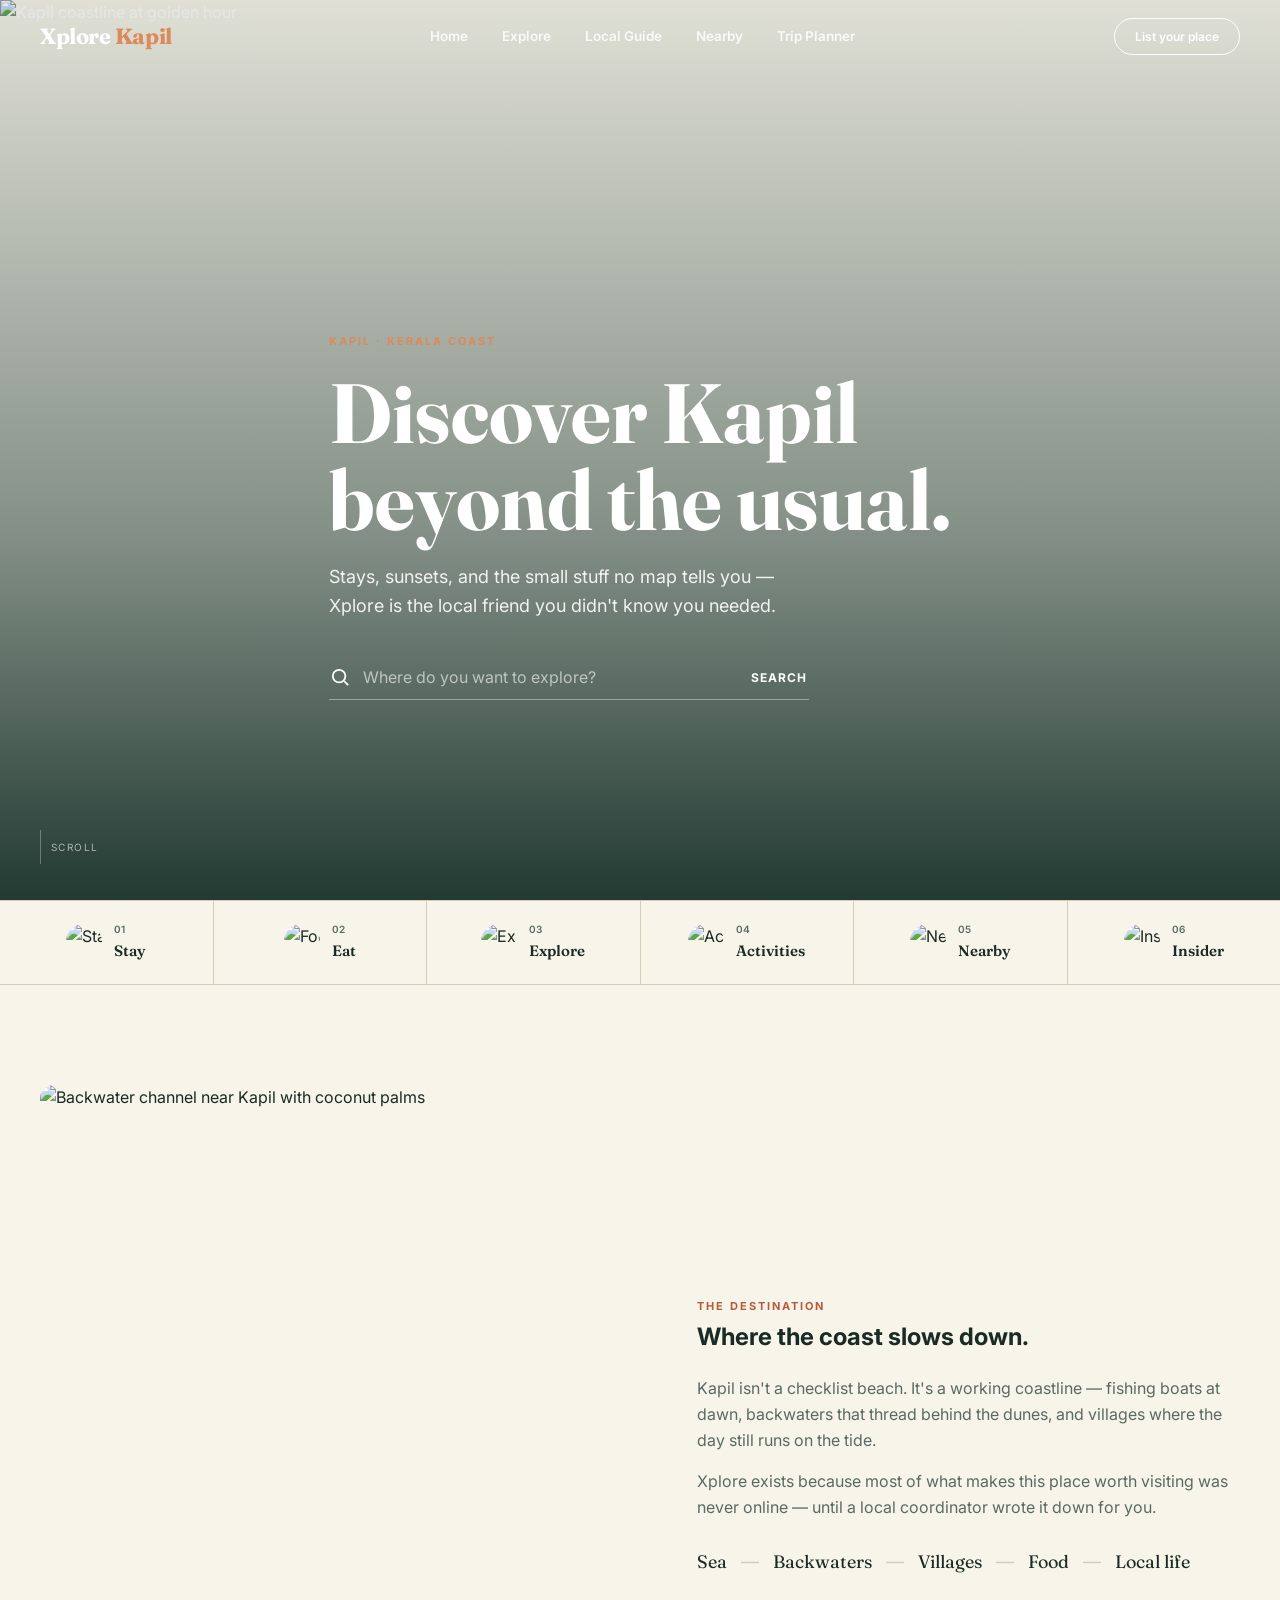
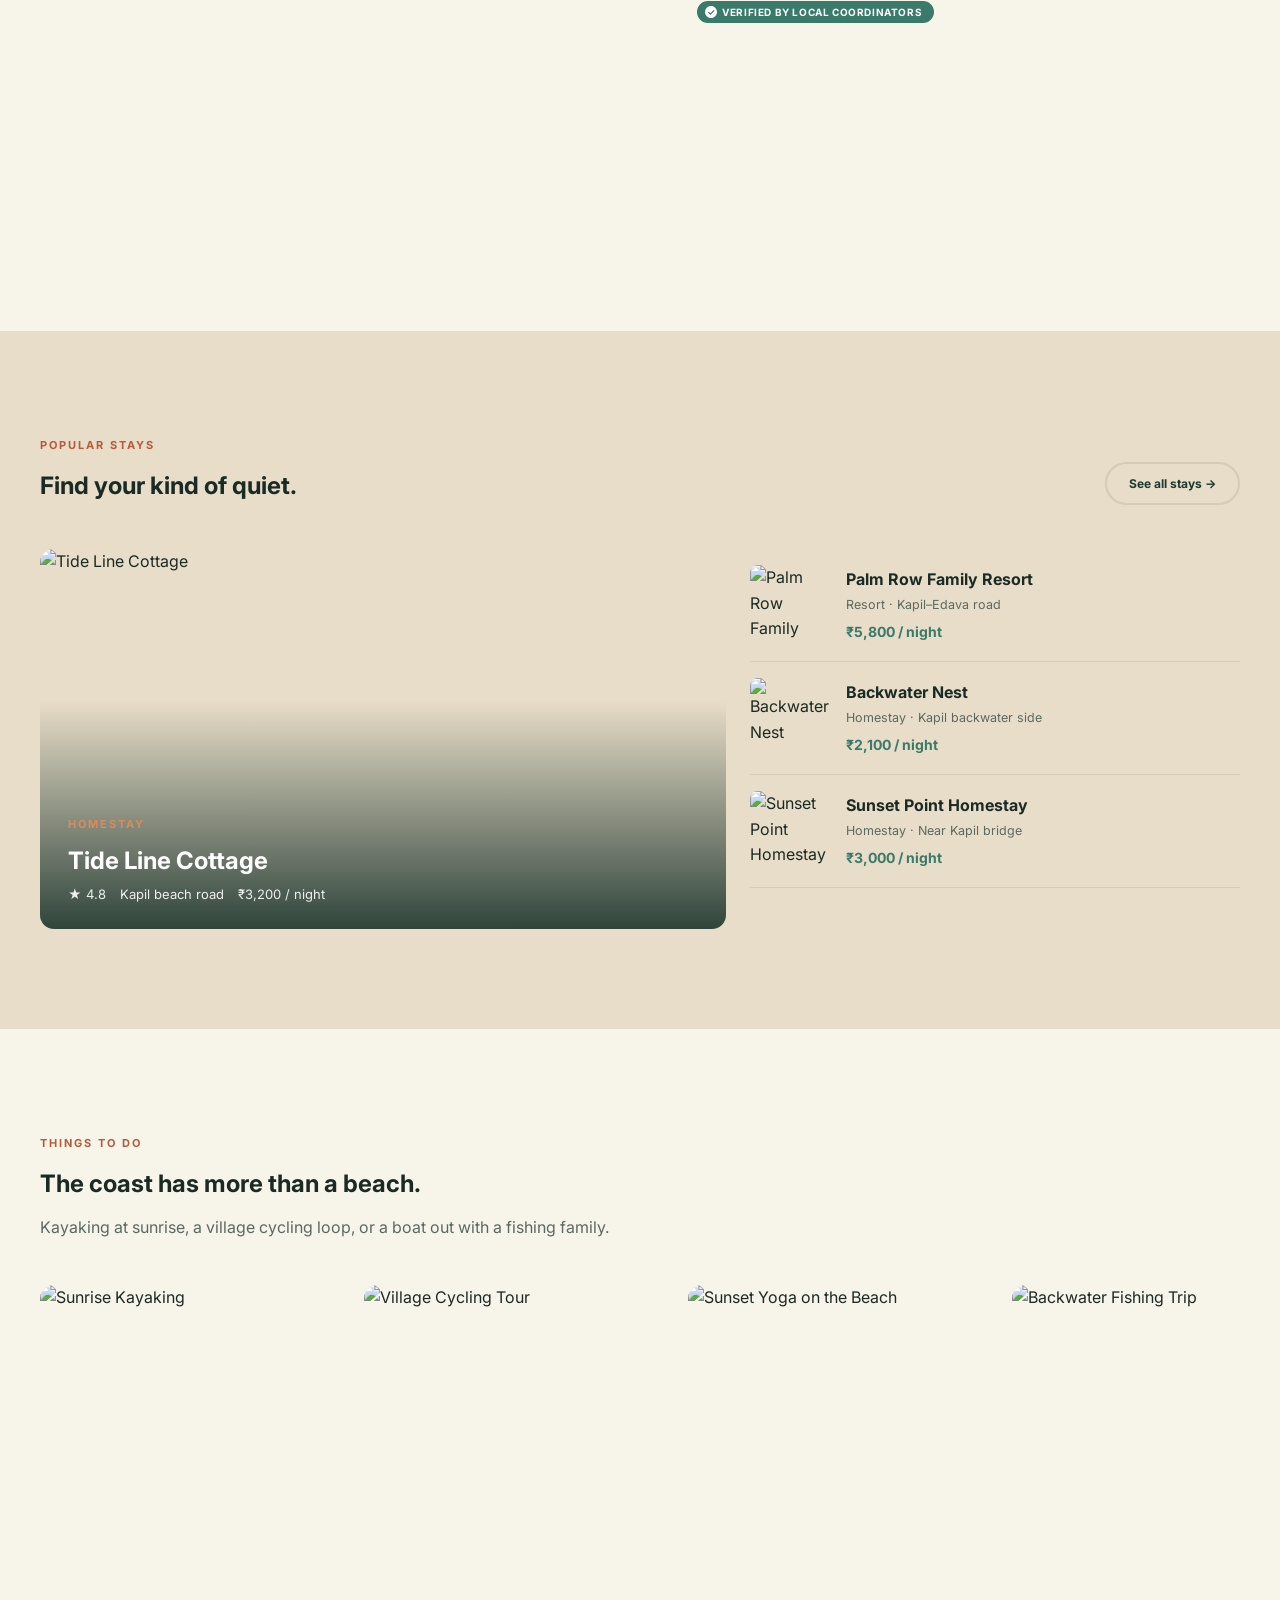
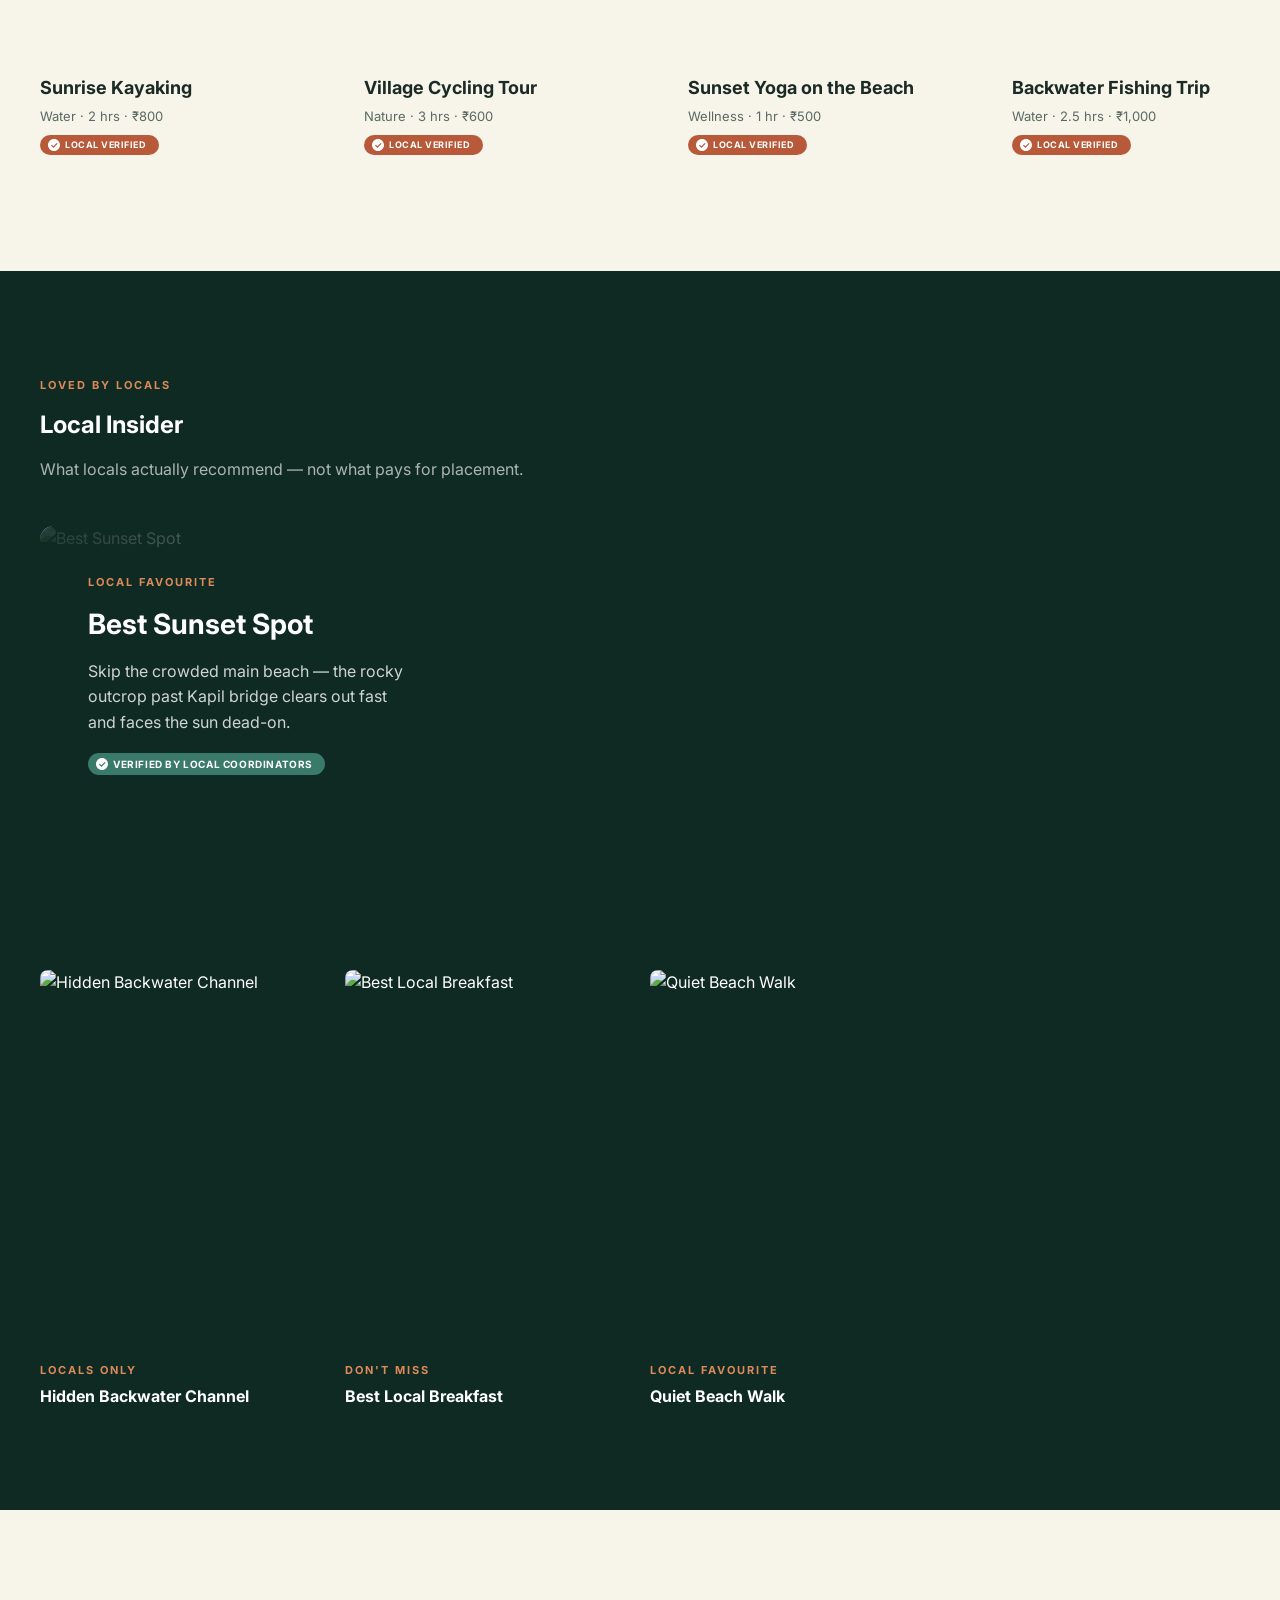
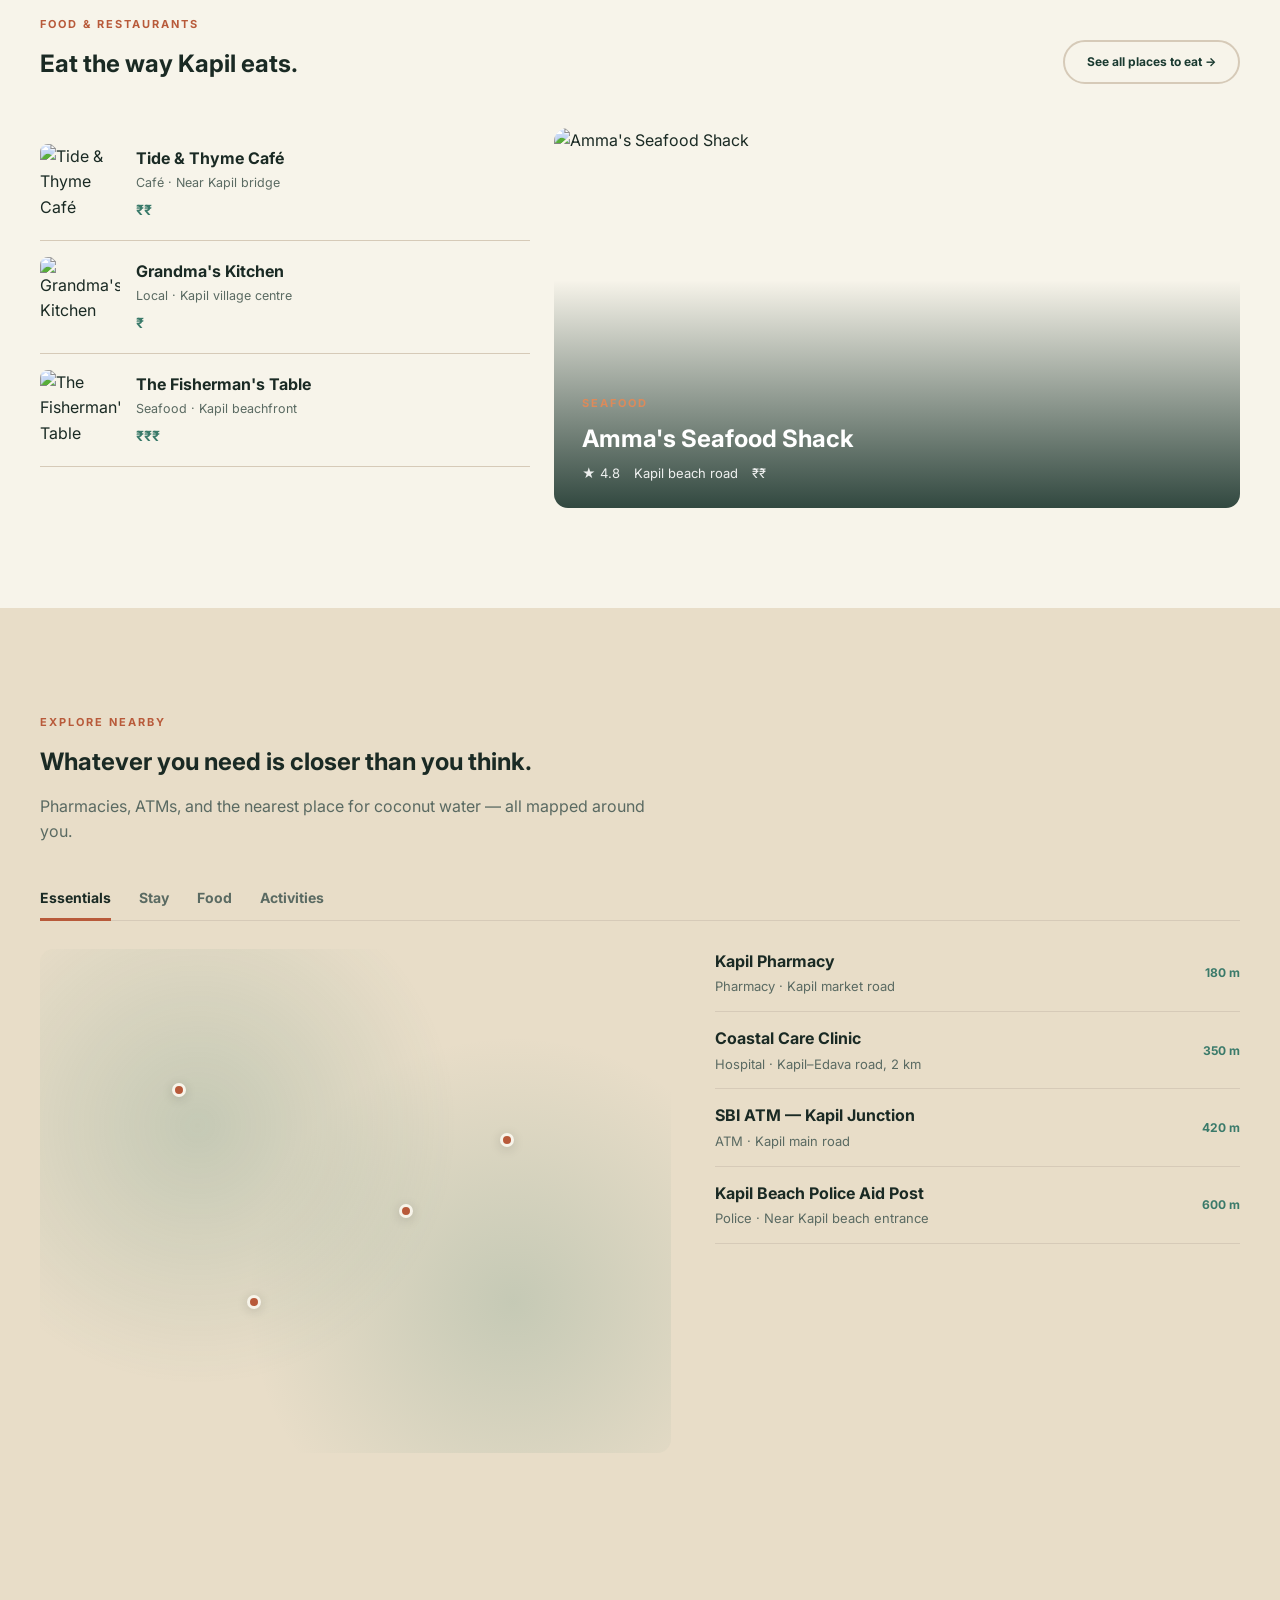
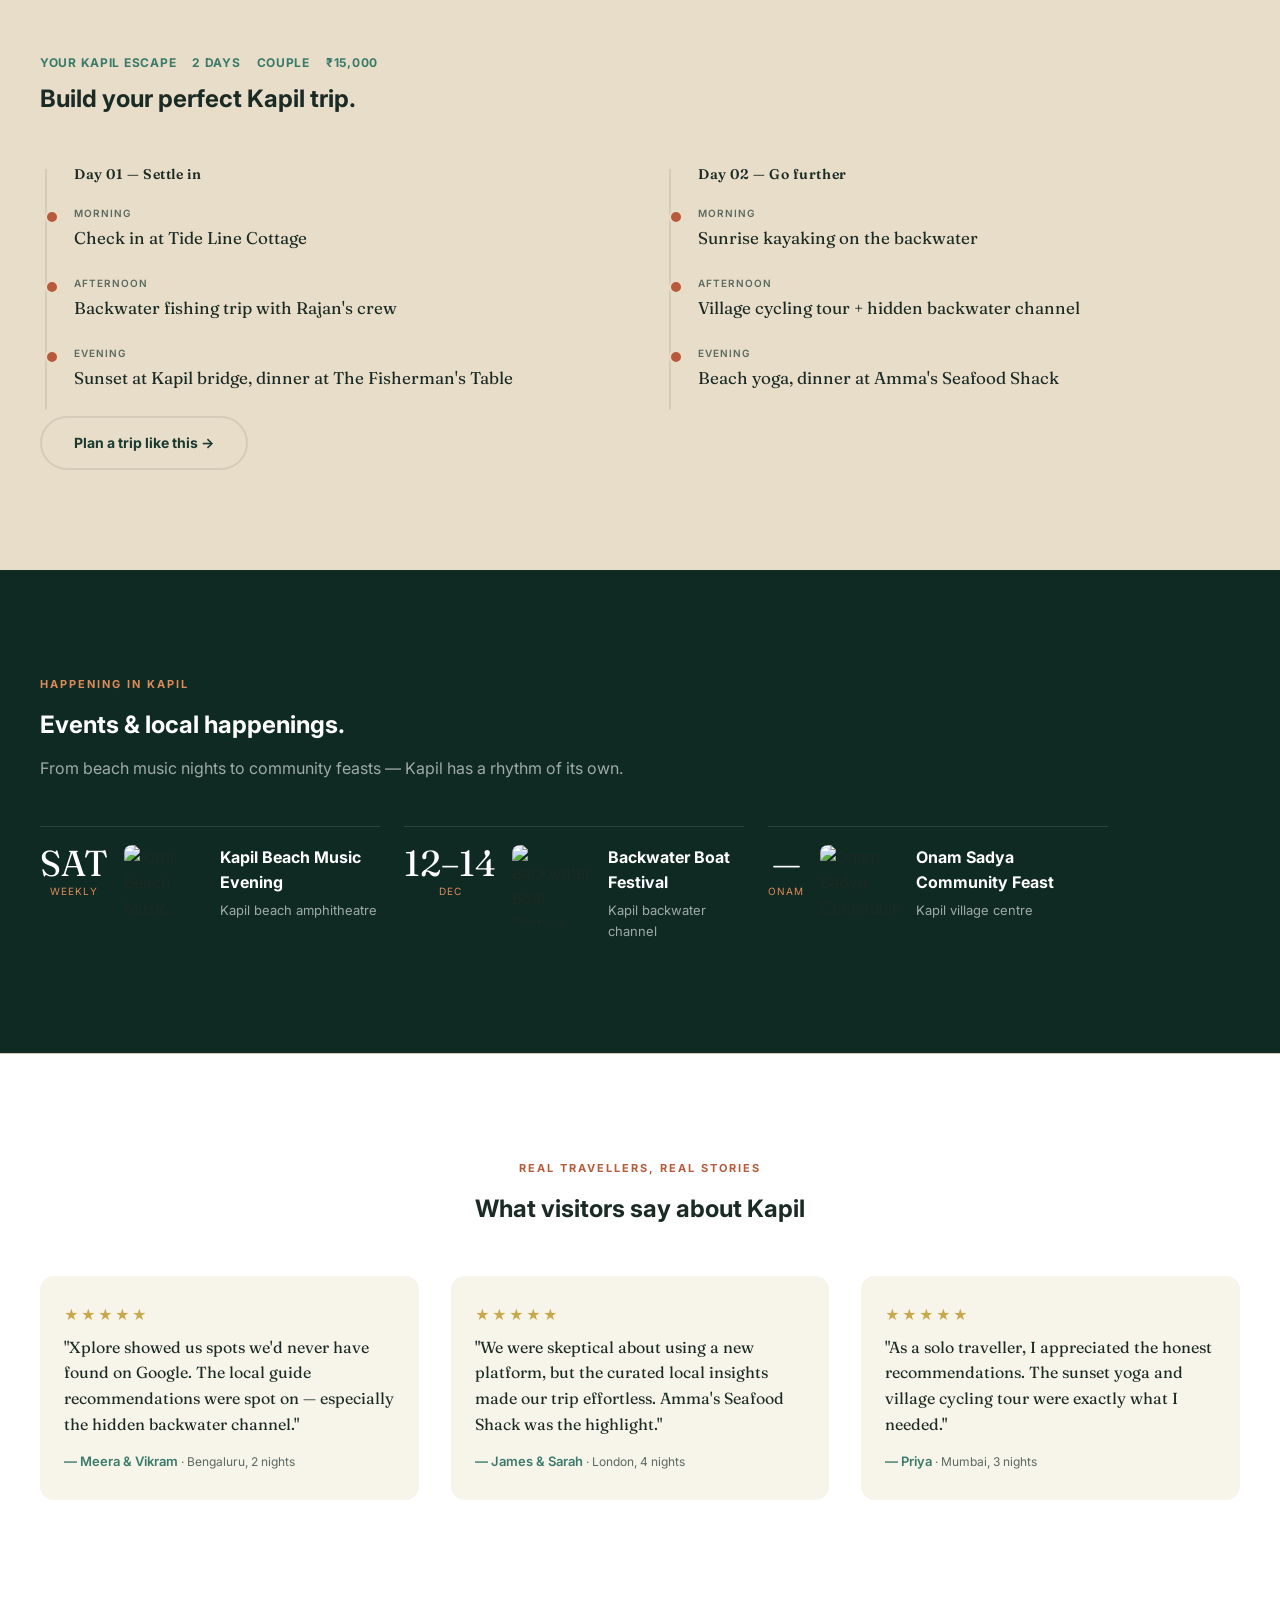
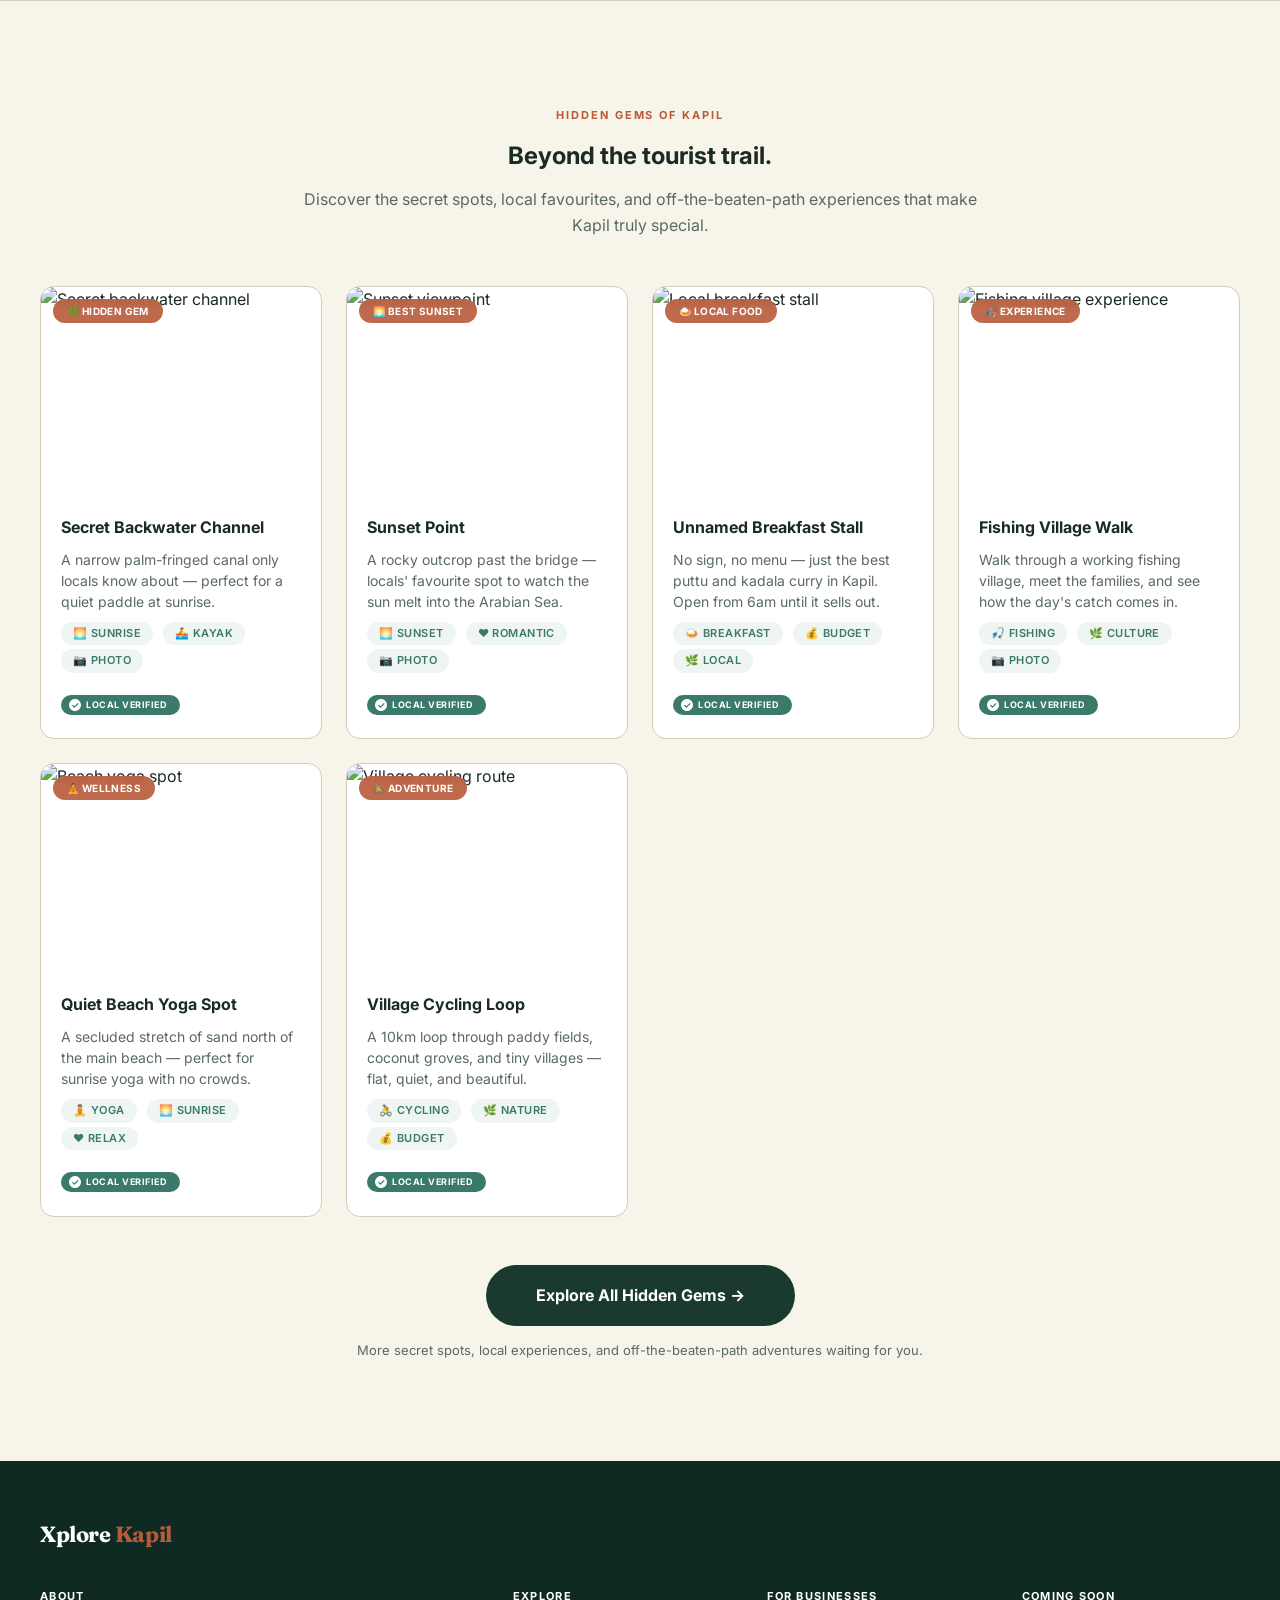
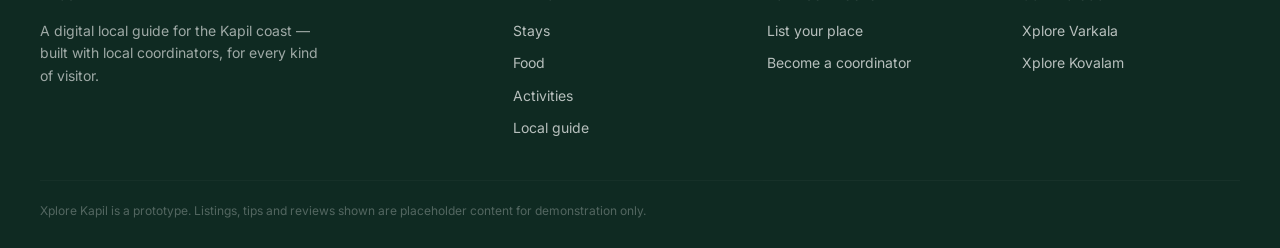
==== backup.html @ 29c3273d "Initial project upload" ====
<!DOCTYPE html>
<html lang="en">
<head>
<meta charset="UTF-8" />
<meta name="viewport" content="width=device-width, initial-scale=1.0" />
<title>Xplore Kapil — Digital Local Guide</title>
<link rel="preconnect" href="https://fonts.googleapis.com" />
<link rel="preconnect" href="https://fonts.gstatic.com" crossorigin />
<link href="https://fonts.googleapis.com/css2?family=Fraunces:opsz,wght@9..144,400;9..144,600;9..144,700&family=Inter:opsz,wght@14..32,400;14..32,500;14..32,600;14..32,700;14..32,800&display=swap" rel="stylesheet" />
<style>
/* ============================================================
   XPLORE KAPIL — Enhanced Investor Demo
   All-in-one: design system + components + pages
   ============================================================ */

:root {
  --ink: #1a2a24;
  --deep: #1a3a30;
  --deep-2: #0f2a22;
  --ivory: #f7f4ea;
  --sand: #e8ddc8;
  --line: #d6cab8;
  --terracotta: #b85a3a;
  --sunset: #dd8a5a;
  --sea: #3a7a6a;
  --white: #ffffff;
  --muted: #5a6a62;
  --gold: #c9a84c;
  --shadow: 0 8px 40px rgba(18, 38, 30, 0.12);
  --shadow-lg: 0 24px 64px rgba(18, 38, 30, 0.18);
  --radius: 8px;
  --radius-lg: 14px;
  --radius-xl: 20px;
  --container: 1280px;
  --font-serif: 'Fraunces', serif;
  --font-sans: 'Inter', sans-serif;
  --ease: cubic-bezier(0.22, 0.61, 0.36, 1);
}

* { box-sizing: border-box; margin: 0; padding: 0; }
html { scroll-behavior: smooth; }
body {
  font-family: var(--font-sans);
  color: var(--ink);
  background: var(--ivory);
  -webkit-font-smoothing: antialiased;
  line-height: 1.6;
}
img { max-width: 100%; display: block; }
a { color: inherit; text-decoration: none; }
ul { list-style: none; padding: 0; margin: 0; }
button { font-family: inherit; cursor: pointer; border: none; background: none; }
:focus-visible { outline: 2.5px solid var(--terracotta); outline-offset: 3px; }

.container { max-width: var(--container); margin: 0 auto; padding: 0 40px; }
@media (max-width: 768px) { .container { padding: 0 20px; } }

/* ===== UTILITIES ===== */
.eyebrow {
  font-size: 11px;
  font-weight: 700;
  letter-spacing: 0.18em;
  text-transform: uppercase;
  color: var(--terracotta);
}
.eyebrow.on-dark { color: var(--sunset); }
.eyebrow.on-light { color: var(--terracotta); }

.tag {
  display: inline-block;
  font-size: 11px;
  font-weight: 600;
  letter-spacing: 0.04em;
  text-transform: uppercase;
  color: var(--sea);
  background: rgba(58, 122, 106, 0.08);
  padding: 3px 12px;
  border-radius: 20px;
}
.tag:not(:last-child) { margin-right: 6px; }

.badge-verified {
  display: inline-flex;
  align-items: center;
  gap: 5px;
  font-size: 10px;
  font-weight: 700;
  text-transform: uppercase;
  letter-spacing: 0.06em;
  color: var(--white);
  background: var(--sea);
  padding: 3px 12px 3px 8px;
  border-radius: 20px;
}
.badge-verified svg { width: 12px; height: 12px; fill: currentColor; }

/* ===== BUTTONS ===== */
.btn {
  display: inline-flex;
  align-items: center;
  justify-content: center;
  gap: 10px;
  padding: 14px 32px;
  border-radius: 40px;
  font-family: var(--font-sans);
  font-weight: 700;
  font-size: 14px;
  border: 2px solid transparent;
  transition: all 0.3s var(--ease);
}
.btn-primary {
  background: var(--deep);
  color: var(--white);
}
.btn-primary:hover {
  background: var(--deep-2);
  transform: translateY(-2px);
  box-shadow: 0 12px 32px rgba(26, 58, 48, 0.25);
}
.btn-outline {
  background: transparent;
  color: var(--deep);
  border-color: var(--line);
}
.btn-outline:hover {
  border-color: var(--deep);
  background: var(--deep);
  color: var(--white);
}
.btn-ghost {
  background: rgba(255, 255, 255, 0.1);
  backdrop-filter: blur(8px);
  color: var(--white);
  border-color: rgba(255, 255, 255, 0.3);
}
.btn-ghost:hover {
  background: rgba(255, 255, 255, 0.2);
  transform: translateY(-2px);
}
.btn-sm { padding: 10px 22px; font-size: 12px; }

/* ===== SCROLL REVEAL ===== */
.reveal {
  opacity: 0;
  transform: translateY(40px);
  transition: opacity 0.9s var(--ease), transform 0.9s var(--ease);
}
.reveal.is-visible {
  opacity: 1;
  transform: translateY(0);
}

/* ===== NAVIGATION ===== */
.nav {
  position: fixed;
  top: 0;
  left: 0;
  right: 0;
  z-index: 1000;
  padding: 18px 0;
  transition: all 0.4s ease;
}
.nav--overlay {
  background: transparent;
  color: var(--white);
}
.nav--solid {
  background: rgba(247, 244, 234, 0.94);
  backdrop-filter: blur(12px);
  color: var(--ink);
  border-bottom: 1px solid var(--line);
  padding: 12px 0;
}
.nav-inner {
  max-width: var(--container);
  margin: 0 auto;
  padding: 0 40px;
  display: flex;
  align-items: center;
  justify-content: space-between;
}
@media (max-width: 768px) { .nav-inner { padding: 0 20px; } }

.logo {
  font-family: var(--font-serif);
  font-size: 22px;
  font-weight: 700;
  letter-spacing: -0.02em;
}
.logo em { font-style: normal; color: var(--terracotta); }
.nav--overlay .logo em { color: var(--sunset); }

.nav-links { display: flex; gap: 34px; font-size: 13.5px; font-weight: 600; }
.nav-links a {
  opacity: 0.85;
  transition: opacity 0.25s ease;
  position: relative;
}
.nav-links a::after {
  content: '';
  position: absolute;
  left: 0;
  right: 100%;
  bottom: -4px;
  height: 2px;
  background: currentColor;
  transition: right 0.3s var(--ease);
}
.nav-links a:hover { opacity: 1; }
.nav-links a:hover::after { right: 0; }

.nav-actions { display: flex; align-items: center; gap: 16px; }
.nav-menu-btn {
  display: none;
  width: 40px;
  height: 40px;
  border-radius: 50%;
  border: 1.5px solid currentColor;
  align-items: center;
  justify-content: center;
  color: inherit;
  background: transparent;
}
@media (max-width: 900px) {
  .nav-links { display: none; }
  .nav-menu-btn { display: flex; }
}

/* Mobile Menu */
.mobile-menu {
  position: fixed;
  inset: 0;
  z-index: 2000;
  background: var(--deep-2);
  padding: 32px 28px;
  transform: translateY(-100%);
  transition: transform 0.5s var(--ease);
  display: flex;
  flex-direction: column;
}
.mobile-menu.open { transform: translateY(0); }
.mobile-menu-head {
  display: flex;
  justify-content: space-between;
  align-items: center;
}
.mobile-menu .logo { color: var(--white); }
.mobile-menu-close {
  width: 44px;
  height: 44px;
  border-radius: 50%;
  border: 1.5px solid rgba(255, 255, 255, 0.3);
  color: var(--white);
  font-size: 28px;
  display: flex;
  align-items: center;
  justify-content: center;
}
.mobile-menu-links {
  margin-top: 56px;
  display: flex;
  flex-direction: column;
  gap: 20px;
}
.mobile-menu-links a {
  color: var(--white);
  font-family: var(--font-serif);
  font-size: 28px;
  font-weight: 600;
}
.mobile-menu-links a:hover { color: var(--sunset); }

/* ===== HERO ===== */
.hero {
  position: relative;
  min-height: 100vh;
  display: flex;
  align-items: flex-end;
  overflow: hidden;
  color: var(--white);
}
.hero-media {
  position: absolute;
  inset: 0;
  z-index: 0;
}
.hero-media img {
  width: 100%;
  height: 100%;
  object-fit: cover;
}
.hero::after {
  content: '';
  position: absolute;
  inset: 0;
  z-index: 1;
  background: linear-gradient(180deg, rgba(15, 42, 34, 0.1) 0%, rgba(15, 42, 34, 0.5) 60%, rgba(15, 42, 34, 0.92) 100%);
}
.hero-content {
  position: relative;
  z-index: 2;
  padding: 0 0 100px;
  max-width: 720px;
}
.hero-content .eyebrow { color: var(--sunset); }
.hero-content h1 {
  font-family: var(--font-serif);
  font-size: clamp(44px, 8vw, 84px);
  color: var(--white);
  margin: 16px 0 20px;
  line-height: 1.04;
}
.hero-content .lead {
  font-size: 18px;
  opacity: 0.9;
  max-width: 480px;
  margin-bottom: 36px;
}
.hero-search { max-width: 480px; }
.hero-search-row {
  display: flex;
  align-items: center;
  gap: 14px;
  border-bottom: 1.5px solid rgba(255, 255, 255, 0.4);
  padding: 10px 2px 12px;
  transition: border-color 0.3s ease;
}
.hero-search-row:focus-within { border-color: var(--white); }
.hero-search-row input {
  flex: 1;
  background: transparent;
  border: none;
  outline: none;
  color: var(--white);
  font-size: 16px;
  font-family: var(--font-sans);
}
.hero-search-row input::placeholder { color: rgba(255, 255, 255, 0.6); }
.hero-search-row button {
  color: var(--white);
  font-weight: 700;
  font-size: 12px;
  letter-spacing: 0.08em;
  text-transform: uppercase;
  background: none;
  border: none;
}

.scroll-cue {
  position: absolute;
  z-index: 2;
  left: 40px;
  bottom: 36px;
  display: flex;
  align-items: center;
  gap: 10px;
  font-size: 10px;
  letter-spacing: 0.14em;
  text-transform: uppercase;
  color: rgba(255, 255, 255, 0.6);
}
.scroll-cue .line {
  width: 1px;
  height: 34px;
  background: rgba(255, 255, 255, 0.3);
  position: relative;
  overflow: hidden;
}
.scroll-cue .line::after {
  content: '';
  position: absolute;
  top: -100%;
  left: 0;
  width: 100%;
  height: 100%;
  background: var(--white);
  animation: scrollLine 2.4s ease-in-out infinite;
}
@keyframes scrollLine {
  0% { top: -100%; }
  60% { top: 100%; }
  100% { top: 100%; }
}
@media (max-width: 768px) { .scroll-cue { display: none; } }

/* ===== SECTIONS ===== */
section { padding: 100px 0; }
@media (max-width: 768px) { section { padding: 64px 0; } }

.section-head { max-width: 620px; margin-bottom: 44px; }
.section-head h2 { margin-top: 10px; }
.section-head p {
  margin-top: 12px;
  color: var(--muted);
  font-size: 16px;
}
.section-head-row {
  display: flex;
  justify-content: space-between;
  align-items: flex-end;
  gap: 24px;
  flex-wrap: wrap;
  margin-bottom: 44px;
}

/* ===== DISCOVER STRIP ===== */
/* ===== DISCOVER STRIP ===== */
.discover-strip {
  display: flex;
  gap: 0;
  overflow-x: auto;
  border-top: 1px solid var(--line);
  border-bottom: 1px solid var(--line);
  scrollbar-width: none;
  padding: 0;
  justify-content: space-between;
}
.discover-strip::-webkit-scrollbar { display: none; }

.discover-item {
  flex: 1 1 0;
  display: flex;
  align-items: center;
  justify-content: center;
  gap: 12px;
  padding: 20px 16px;
  border-right: 1px solid var(--line);
  transition: background 0.25s ease;
  min-width: 0;
  white-space: nowrap;
}

.discover-item:last-child {
  border-right: none;
}

.discover-item:hover { background: var(--sand); }

.discover-item img {
  width: 36px;
  height: 36px;
  border-radius: 50%;
  object-fit: cover;
  flex-shrink: 0;
}

.discover-item .d-num {
  font-size: 10px;
  color: var(--muted);
  display: block;
  margin-bottom: 1px;
  font-weight: 600;
}

.discover-item .d-label {
  font-family: var(--font-serif);
  font-size: 15px;
  font-weight: 600;
}

/* ===== MOBILE RESPONSIVE ===== */
@media (max-width: 768px) {
  .discover-strip {
    padding: 0 16px;
    gap: 8px;
    justify-content: flex-start;
    overflow-x: auto;
  }
  
  .discover-item {
    flex: 0 0 auto;
    padding: 14px 20px;
    border-right: 1px solid var(--line);
  }
  
  .discover-item:last-child {
    border-right: none;
  }
  
  .discover-item img {
    width: 32px;
    height: 32px;
  }
  
  .discover-item .d-label {
    font-size: 14px;
  }
}



/* ===== STORY ===== */
.story {
  display: grid;
  grid-template-columns: 1.1fr 1fr;
  gap: 60px;
  align-items: center;
}
@media (max-width: 900px) { .story { grid-template-columns: 1fr; gap: 36px; } }
.story-media {
  aspect-ratio: 4/5;
  border-radius: var(--radius-lg);
  overflow: hidden;
}
.story-media img { width: 100%; height: 100%; object-fit: cover; }
.story-copy p {
  color: var(--muted);
  font-size: 16px;
  margin-top: 16px;
}
.story-copy p:first-of-type { margin-top: 20px; }
.story-list {
  margin-top: 28px;
  display: flex;
  flex-wrap: wrap;
  gap: 8px 0;
  font-family: var(--font-serif);
  font-size: 18px;
}
.story-list li:not(:last-child)::after {
  content: '—';
  margin: 0 14px;
  color: var(--line);
  font-family: var(--font-sans);
}

/* ===== FEATURE SPLIT ===== */
.feature-split {
  display: grid;
  grid-template-columns: 1.4fr 1fr;
  gap: 24px;
  align-items: stretch;
}
.feature-split.reverse { grid-template-columns: 1fr 1.4fr; }
.feature-split.reverse .feature-hero { order: 2; }
@media (max-width: 900px) {
  .feature-split, .feature-split.reverse { grid-template-columns: 1fr; }
  .feature-split.reverse .feature-hero { order: 0; }
}

.feature-hero {
  position: relative;
  border-radius: var(--radius-lg);
  overflow: hidden;
  min-height: 380px;
}
.feature-hero img {
  position: absolute;
  inset: 0;
  width: 100%;
  height: 100%;
  object-fit: cover;
  transition: transform 0.8s var(--ease);
}
.feature-hero:hover img { transform: scale(1.04); }
.feature-hero::after {
  content: '';
  position: absolute;
  inset: 0;
  background: linear-gradient(180deg, transparent 40%, rgba(15, 42, 34, 0.85));
}
.feature-copy {
  position: absolute;
  left: 28px;
  right: 28px;
  bottom: 24px;
  z-index: 2;
  color: var(--white);
}
.feature-copy .eyebrow { color: var(--sunset); }
.feature-copy h3 {
  color: var(--white);
  font-size: 24px;
  margin: 6px 0 4px;
}
.feature-copy .meta-row {
  display: flex;
  gap: 14px;
  font-size: 13px;
  opacity: 0.9;
  flex-wrap: wrap;
}

.feature-list { display: flex; flex-direction: column; }
.feature-row {
  display: flex;
  gap: 16px;
  padding: 16px 0;
  border-bottom: 1px solid var(--line);
  align-items: center;
}
.feature-list > a:first-child .feature-row { padding-top: 0; }
.feature-row img {
  width: 80px;
  height: 80px;
  object-fit: cover;
  border-radius: var(--radius);
  flex: none;
}
.feature-row-copy h3 { font-size: 16px; }
.feature-row-copy .meta {
  font-size: 12.5px;
  color: var(--muted);
  margin-top: 2px;
}
.feature-row-copy .price {
  font-size: 14px;
  font-weight: 700;
  margin-top: 6px;
  color: var(--sea);
}

/* ===== HSCROLL ===== */
.hscroll {
  display: flex;
  gap: 24px;
  overflow-x: auto;
  padding-bottom: 12px;
  scroll-snap-type: x proximity;
  scrollbar-width: none;
}
.hscroll::-webkit-scrollbar { display: none; }

.activity-item {
  flex: 0 0 300px;
  scroll-snap-align: start;
}
.activity-item .media {
  aspect-ratio: 4/5;
  border-radius: var(--radius-lg);
  overflow: hidden;
}
.activity-item img {
  width: 100%;
  height: 100%;
  object-fit: cover;
  transition: transform 0.6s var(--ease);
}
.activity-item:hover img { transform: scale(1.04); }
.activity-item h3 { margin-top: 14px; font-size: 18px; }
.activity-item .meta {
  font-size: 13px;
  color: var(--muted);
  margin-top: 4px;
}

/* ===== LOCAL INSIDER ===== */
.insider { background: var(--deep-2); color: var(--white); }
.insider .section-head p { color: rgba(255, 255, 255, 0.65); }
.insider .eyebrow { color: var(--sunset); }

.insider-feature {
  position: relative;
  border-radius: var(--radius-lg);
  overflow: hidden;
  min-height: 420px;
  margin-bottom: 24px;
}
.insider-feature img {
  position: absolute;
  inset: 0;
  width: 100%;
  height: 100%;
  object-fit: cover;
}
.insider-feature::after {
  content: '';
  position: absolute;
  inset: 0;
  background: linear-gradient(90deg, rgba(15, 42, 34, 0.9) 0%, rgba(15, 42, 34, 0.3) 60%, transparent 100%);
}
.insider-feature-copy {
  position: relative;
  z-index: 2;
  max-width: 420px;
  padding: 48px;
  height: 100%;
  display: flex;
  flex-direction: column;
  justify-content: center;
}
.insider-feature-copy h3 {
  font-size: 28px;
  color: var(--white);
  margin: 10px 0 12px;
}
.insider-feature-copy p { color: rgba(255, 255, 255, 0.8); }
@media (max-width: 640px) { .insider-feature-copy { padding: 28px; } }

.insider-row {
  display: grid;
  grid-template-columns: repeat(4, 1fr);
  gap: 20px;
}
@media (max-width: 900px) { .insider-row { grid-template-columns: repeat(2, 1fr); } }
.insider-tile .media {
  aspect-ratio: 3/4;
  border-radius: var(--radius);
  overflow: hidden;
}
.insider-tile img {
  width: 100%;
  height: 100%;
  object-fit: cover;
  transition: transform 0.6s var(--ease);
}
.insider-tile:hover img { transform: scale(1.05); }
.insider-tile .eyebrow { margin-top: 12px; display: block; }
.insider-tile h3 {
  font-size: 16px;
  color: var(--white);
  margin-top: 4px;
}

/* ===== NEARBY ===== */
.nearby-tabs {
  display: flex;
  gap: 28px;
  border-bottom: 1px solid var(--line);
  margin-bottom: 28px;
  flex-wrap: wrap;
}
.nearby-tab {
  padding: 0 0 14px;
  font-weight: 700;
  font-size: 14px;
  color: var(--muted);
  position: relative;
  background: none;
  border: none;
}
.nearby-tab::after {
  content: '';
  position: absolute;
  left: 0;
  right: 0;
  bottom: -1px;
  height: 2.5px;
  background: var(--terracotta);
  transform: scaleX(0);
  transition: transform 0.3s var(--ease);
}
.nearby-tab.active { color: var(--ink); }
.nearby-tab.active::after { transform: scaleX(1); }

.nearby {
  display: grid;
  grid-template-columns: 1.2fr 1fr;
  gap: 44px;
  align-items: start;
}
@media (max-width: 900px) { .nearby { grid-template-columns: 1fr; } }
.nearby-map {
  position: relative;
  aspect-ratio: 5/4;
  border-radius: var(--radius-lg);
  overflow: hidden;
  background: var(--sand);
  background-image:
    radial-gradient(circle at 25% 35%, rgba(58, 122, 106, 0.2), transparent 45%),
    radial-gradient(circle at 75% 70%, rgba(58, 122, 106, 0.2), transparent 45%);
}
.nearby-pin {
  position: absolute;
  width: 14px;
  height: 14px;
  border-radius: 50%;
  background: var(--terracotta);
  border: 3px solid var(--ivory);
  box-shadow: 0 2px 12px rgba(0,0,0,0.15);
  transform: translate(-50%, -50%);
  transition: transform 0.3s ease;
}
.nearby-pin:hover { transform: translate(-50%, -50%) scale(1.3); }

.nearby-list { display: flex; flex-direction: column; }
.nearby-row {
  display: flex;
  justify-content: space-between;
  align-items: center;
  padding: 14px 0;
  border-bottom: 1px solid var(--line);
}
.nearby-row:first-child { padding-top: 0; }
.nearby-row .muted { font-size: 13px; color: var(--muted); margin-top: 2px; }
.nearby-row .dist {
  font-size: 12px;
  color: var(--sea);
  font-weight: 700;
  white-space: nowrap;
}

/* ===== TRIP PLANNER ===== */
.planner { background: var(--sand); }
.planner-head {
  display: flex;
  flex-wrap: wrap;
  gap: 8px 16px;
  align-items: baseline;
  margin-bottom: 8px;
}
.planner-head .tag-plain {
  font-size: 12px;
  font-weight: 700;
  letter-spacing: 0.06em;
  text-transform: uppercase;
  color: var(--sea);
}
.planner-head h2 { width: 100%; }

.timeline {
  margin-top: 44px;
  display: grid;
  grid-template-columns: 1fr 1fr;
  gap: 48px;
}
@media (max-width: 768px) { .timeline { grid-template-columns: 1fr; gap: 36px; } }
.timeline-day {
  position: relative;
  padding-left: 34px;
}
.timeline-day::before {
  content: '';
  position: absolute;
  left: 5px;
  top: 6px;
  bottom: 6px;
  width: 1.5px;
  background: var(--line);
}
.timeline-day-label {
  font-family: var(--font-serif);
  font-size: 14px;
  font-weight: 600;
  letter-spacing: 0.04em;
  margin-bottom: 20px;
}
.timeline-stop {
  position: relative;
  padding-bottom: 24px;
}
.timeline-stop::before {
  content: '';
  position: absolute;
  left: -29px;
  top: 5px;
  width: 10px;
  height: 10px;
  border-radius: 50%;
  background: var(--terracotta);
  border: 2.5px solid var(--sand);
}
.timeline-stop .time {
  font-size: 10px;
  letter-spacing: 0.1em;
  text-transform: uppercase;
  color: var(--muted);
  font-weight: 600;
}
.timeline-stop .label {
  font-family: var(--font-serif);
  font-size: 17px;
  margin-top: 3px;
}

/* ===== EVENTS ===== */
.events-section { background: var(--deep-2); }
.events-section .section-head h2 { color: var(--white); }
.events-section .section-head p { color: rgba(255, 255, 255, 0.6); }

.event-item {
  flex: 0 0 340px;
  scroll-snap-align: start;
  display: flex;
  gap: 16px;
  border-top: 1px solid rgba(255, 255, 255, 0.12);
  padding-top: 18px;
}
.event-date { flex: none; text-align: center; }
.event-date .day {
  font-family: var(--font-serif);
  font-size: 36px;
  line-height: 1;
  color: var(--white);
}
.event-date .month {
  font-size: 10px;
  letter-spacing: 0.1em;
  text-transform: uppercase;
  color: var(--sunset);
  margin-top: 2px;
}
.event-item img {
  width: 80px;
  height: 80px;
  object-fit: cover;
  border-radius: var(--radius);
  flex: none;
}
.event-copy h3 {
  color: var(--white);
  font-size: 16px;
}
.event-copy p {
  color: rgba(255, 255, 255, 0.6);
  font-size: 13px;
  margin-top: 4px;
}

/* ===== TESTIMONIALS (Trust Signal) ===== */
.testimonials {
  background: var(--white);
  border-top: 1px solid var(--line);
  border-bottom: 1px solid var(--line);
}
.testimonial-grid {
  display: grid;
  grid-template-columns: repeat(3, 1fr);
  gap: 32px;
}
@media (max-width: 900px) { .testimonial-grid { grid-template-columns: 1fr 1fr; } }
@media (max-width: 640px) { .testimonial-grid { grid-template-columns: 1fr; } }
.testimonial-card {
  padding: 28px 24px;
  border-radius: var(--radius-lg);
  background: var(--ivory);
}
.testimonial-card .stars {
  color: var(--gold);
  font-size: 14px;
  letter-spacing: 2px;
  margin-bottom: 8px;
}
.testimonial-card blockquote {
  font-family: var(--font-serif);
  font-size: 16px;
  line-height: 1.6;
  color: var(--ink);
}
.testimonial-card .attribution {
  margin-top: 14px;
  font-size: 13px;
  font-weight: 600;
  color: var(--sea);
}
.testimonial-card .attribution span {
  font-weight: 400;
  color: var(--muted);
  font-size: 12px;
}

/* ===== EXPLORE / HIDDEN GEMS ===== */
#explore-section .card {
  transition: transform 0.3s var(--ease), box-shadow 0.3s var(--ease);
}

#explore-section .card:hover {
  transform: translateY(-6px);
  box-shadow: var(--shadow);
}

#explore-section .card-badge {
  background: rgba(184, 90, 58, 0.9);
  backdrop-filter: blur(4px);
  padding: 4px 14px;
  border-radius: 20px;
  font-size: 10px;
  font-weight: 700;
  letter-spacing: 0.04em;
  text-transform: uppercase;
  color: var(--white);
}

#explore-section .card-loc {
  font-size: 14px;
  color: var(--muted);
  line-height: 1.5;
}
/* ===== FOOTER ===== */
.footer {
  background: var(--deep-2);
  color: rgba(255, 255, 255, 0.7);
  padding: 56px 0 28px;
}
.footer .logo { color: var(--white); }
.footer-grid {
  display: grid;
  grid-template-columns: 2fr repeat(3, 1fr);
  gap: 36px;
  margin: 36px 0 40px;
}
@media (max-width: 768px) { .footer-grid { grid-template-columns: 1fr 1fr; } }
.footer-grid h4 {
  color: var(--white);
  font-size: 11px;
  letter-spacing: 0.12em;
  text-transform: uppercase;
  margin-bottom: 14px;
  font-weight: 700;
}
.footer-grid ul { display: flex; flex-direction: column; gap: 10px; font-size: 14px; }
.footer-grid ul a:hover { color: var(--white); }
.footer-note {
  font-size: 12px;
  opacity: 0.4;
  border-top: 1px solid rgba(255, 255, 255, 0.08);
  padding-top: 20px;
}

/* ============================================================
   EXPLORE PAGE
   ============================================================ */
.explore-head {
  background: var(--deep);
  color: var(--white);
  padding: 120px 0 48px;
}
.explore-head h1 { color: var(--white); font-size: clamp(28px, 3.6vw, 40px); }
.explore-searchbar {
  margin-top: 24px;
  display: flex;
  gap: 10px;
  max-width: 480px;
  border-bottom: 1.5px solid rgba(255, 255, 255, 0.4);
  padding-bottom: 10px;
}
.explore-searchbar input {
  flex: 1;
  border: none;
  outline: none;
  padding: 4px 2px;
  font-size: 16px;
  font-family: var(--font-sans);
  background: transparent;
  color: var(--white);
}
.explore-searchbar input::placeholder { color: rgba(255, 255, 255, 0.5); }
.explore-searchbar button {
  background: none;
  color: var(--white);
  border: none;
  font-weight: 700;
  letter-spacing: 0.06em;
  text-transform: uppercase;
  font-size: 12px;
}

.explore-body {
  display: grid;
  grid-template-columns: 240px 1fr;
  gap: 44px;
  padding: 44px 0 100px;
  align-items: start;
}
@media (max-width: 900px) { .explore-body { grid-template-columns: 1fr; } }

.filters-panel {
  border-top: 1px solid var(--line);
  padding-top: 20px;
  position: sticky;
  top: 100px;
}
.filters-panel h4 {
  font-size: 11px;
  text-transform: uppercase;
  letter-spacing: 0.1em;
  color: var(--muted);
  font-weight: 700;
  margin: 0 0 12px;
}
.filter-group { margin-bottom: 20px; }
.filter-option {
  display: flex;
  align-items: center;
  gap: 10px;
  padding: 6px 0;
  font-size: 14px;
  cursor: pointer;
}
.filter-option input { accent-color: var(--deep); width: 16px; height: 16px; }
.filters-clear {
  margin-top: 16px;
  font-size: 13px;
  font-weight: 700;
  color: var(--terracotta);
  background: none;
  border: none;
  padding: 0;
}

.results-toolbar {
  display: flex;
  justify-content: space-between;
  align-items: center;
  margin-bottom: 24px;
  flex-wrap: wrap;
  gap: 12px;
}
.results-count { font-size: 14px; color: var(--muted); }
.type-tabs {
  display: flex;
  gap: 24px;
  border-bottom: 1px solid var(--line);
}
.type-tab {
  padding: 0 0 10px;
  font-size: 14px;
  font-weight: 700;
  color: var(--muted);
  position: relative;
  background: none;
  border: none;
}
.type-tab::after {
  content: '';
  position: absolute;
  left: 0;
  right: 0;
  bottom: -1px;
  height: 2.5px;
  background: var(--terracotta);
  transform: scaleX(0);
  transition: transform 0.3s var(--ease);
}
.type-tab.active { color: var(--ink); }
.type-tab.active::after { transform: scaleX(1); }

/* ===== CARDS (for explore results) ===== */
.grid {
  display: grid;
  grid-template-columns: repeat(4, 1fr);
  gap: 24px;
}
@media (max-width: 1080px) { .grid { grid-template-columns: repeat(2, 1fr); } }
@media (max-width: 640px) { .grid { grid-template-columns: 1fr; } }

.card {
  background: var(--white);
  border: 1px solid var(--line);
  border-radius: var(--radius-lg);
  overflow: hidden;
  transition: transform 0.3s var(--ease), box-shadow 0.3s var(--ease);
  display: flex;
  flex-direction: column;
}
.card:hover {
  transform: translateY(-6px);
  box-shadow: var(--shadow);
}
.card-media {
  position: relative;
  aspect-ratio: 4/3;
  overflow: hidden;
}
.card-media img {
  width: 100%;
  height: 100%;
  object-fit: cover;
  transition: transform 0.6s var(--ease);
}
.card:hover .card-media img { transform: scale(1.04); }
.card-badge {
  position: absolute;
  top: 12px;
  left: 12px;
  font-size: 10px;
  font-weight: 700;
  letter-spacing: 0.06em;
  text-transform: uppercase;
  color: var(--white);
  background: rgba(0,0,0,0.4);
  backdrop-filter: blur(4px);
  padding: 4px 14px;
  border-radius: 20px;
}
.card-body { padding: 18px 20px 20px; display: flex; flex-direction: column; gap: 8px; flex: 1; }
.card-top { display: flex; justify-content: space-between; align-items: baseline; gap: 8px; }
.card-top h3 { font-size: 16px; }
.card-rating {
  font-size: 13px;
  color: var(--sea);
  font-weight: 700;
  white-space: nowrap;
}
.card-loc { font-size: 13px; color: var(--muted); }
.card-tags { display: flex; flex-wrap: wrap; gap: 4px; margin-top: 2px; }
.card-price {
  margin-top: auto;
  padding-top: 10px;
  font-size: 15px;
  font-weight: 700;
}
.card-price small { font-weight: 400; color: var(--muted); font-size: 12px; }
.empty-state {
  text-align: center;
  padding: 80px 20px;
  color: var(--muted);
}
.empty-state h3 { margin-bottom: 10px; }

/* ============================================================
   PLACE DETAIL PAGE
   ============================================================ */
.place-header-space { height: 80px; }
.place-gallery {
  display: grid;
  grid-template-columns: 1.6fr 1fr;
  grid-template-rows: 1fr 1fr;
  gap: 8px;
  height: 440px;
}
.place-gallery img {
  width: 100%;
  height: 100%;
  object-fit: cover;
}
.place-gallery .g-main {
  grid-row: 1 / 3;
  border-radius: var(--radius-lg) 0 0 var(--radius-lg);
}
.place-gallery img:not(.g-main) { border-radius: 0; }
.place-gallery img:nth-child(2) { border-radius: 0 var(--radius-lg) 0 0; }
.place-gallery img:last-child { border-radius: 0 0 var(--radius-lg) 0; }
@media (max-width: 768px) {
  .place-gallery {
    grid-template-columns: 1fr;
    grid-template-rows: auto;
    height: auto;
  }
  .place-gallery img { aspect-ratio: 4/3; border-radius: 0 !important; }
  .place-gallery .g-main { border-radius: var(--radius-lg) var(--radius-lg) 0 0 !important; }
}

.place-body {
  display: grid;
  grid-template-columns: 1.6fr 1fr;
  gap: 56px;
  padding: 44px 0 100px;
  align-items: start;
}
@media (max-width: 900px) { .place-body { grid-template-columns: 1fr; } }
.place-title-row {
  display: flex;
  justify-content: space-between;
  align-items: flex-start;
  gap: 16px;
  margin-bottom: 4px;
}
.place-meta { font-size: 14px; color: var(--muted); margin-top: 6px; }
.place-section { margin-top: 36px; padding-top: 32px; border-top: 1px solid var(--line); }
.place-section h3 { margin-bottom: 14px; font-size: 18px; }
.amenity-list {
  display: grid;
  grid-template-columns: 1fr 1fr;
  gap: 10px;
}
.amenity-list li {
  font-size: 14px;
  display: flex;
  align-items: center;
  gap: 8px;
}
.amenity-list li::before { content: '—'; color: var(--terracotta); font-weight: 700; }

.booking-card {
  border: 1px solid var(--line);
  border-radius: var(--radius-lg);
  padding: 28px;
  position: sticky;
  top: 100px;
  background: var(--white);
}
.booking-price {
  font-family: var(--font-serif);
  font-size: 24px;
  font-weight: 700;
}
.booking-price small {
  font-family: var(--font-sans);
  font-weight: 400;
  font-size: 13px;
  color: var(--muted);
}
.booking-card .btn { width: 100%; justify-content: center; margin-top: 14px; }
.booking-card .btn-outline { margin-top: 8px; }

.place-reviews {
  display: flex;
  flex-direction: column;
  gap: 14px;
}
.place-review {
  padding: 16px 18px;
  background: var(--white);
  border: 1px solid var(--line);
  border-radius: var(--radius);
}
.place-review .text { font-size: 14px; font-style: italic; }
.place-review .author {
  font-size: 12px;
  font-weight: 600;
  color: var(--sea);
  margin-top: 8px;
}

/* ============================================================
   RESPONSIVE FIXES
   ============================================================ */
@media (max-width: 768px) {
  .hero-content { padding: 0 0 60px; }
  .hero-content h1 { font-size: 38px; }
  .hero-content .lead { font-size: 16px; }
}

/* Add scroll margin to sections with fixed nav */
#stays-section,
#food-section,
#activities-section,
#nearby-section,
#insider-section,
#planner-section,
#explore-section {
  scroll-margin-top: 80px; /* Adjust based on your nav height */
}
</style>
</head>
<body>

<!-- ===== NAV ===== -->
<nav class="nav nav--overlay" id="siteNav">
  <div class="nav-inner">
    <a href="#" class="logo">Xplore <em>Kapil</em></a>
    <ul class="nav-links">
      <li><a href="#home">Home</a></li>
      <li><a href="#explore-section">Explore</a></li>
      <li><a href="#insider-section">Local Guide</a></li>
      <li><a href="#nearby-section">Nearby</a></li>
      <li><a href="#planner-section">Trip Planner</a></li>
    </ul>
    <div class="nav-actions">
      <a href="#explore-section" class="btn btn-sm" style="border:1.5px solid currentColor; border-radius:40px; padding:8px 20px; font-weight:600; font-size:12px;">List your place</a>
      <button class="nav-menu-btn" id="menuOpen" aria-label="Open menu">☰</button>
    </div>
  </div>
</nav>

<!-- ===== MOBILE MENU ===== -->
<div class="mobile-menu" id="mobileMenu">
  <div class="mobile-menu-head">
    <span class="logo">Xplore <em>Kapil</em></span>
    <button class="mobile-menu-close" id="menuClose">×</button>
  </div>
  <div class="mobile-menu-links">
    <a href="#home" onclick="closeMenu()">Home</a>
    <a href="#explore-section" onclick="closeMenu()">Explore</a>
    <a href="#insider-section" onclick="closeMenu()">Local Guide</a>
    <a href="#nearby-section" onclick="closeMenu()">Nearby</a>
    <a href="#planner-section" onclick="closeMenu()">Trip Planner</a>
  </div>
</div>

<!-- ===== HERO ===== -->
<section class="hero" id="home">
  <div class="hero-media">
    <img src="https://images.unsplash.com/photo-1507525428034-b723cf961d3e?w=1600&q=80" alt="Kapil coastline at golden hour">
  </div>
  <div class="container hero-content">
    <span class="eyebrow on-dark">Kapil · Kerala Coast</span>
    <h1>Discover Kapil<br>beyond the usual.</h1>
    <p class="lead">Stays, sunsets, and the small stuff no map tells you — Xplore is the local friend you didn't know you needed.</p>
    <div class="hero-search">
      <form class="hero-search-row" id="heroSearch">
        <svg width="18" height="18" viewBox="0 0 20 20" fill="none" stroke="currentColor" stroke-width="2"><circle cx="9" cy="9" r="7"/><path d="M19 19l-4.35-4.35"/></svg>
        <input type="text" id="heroSearchInput" placeholder="Where do you want to explore?" autocomplete="off" />
        <button type="submit">Search</button>
      </form>
    </div>
  </div>
  <div class="scroll-cue"><span class="line"></span> Scroll</div>
</section>

<!-- ===== DISCOVER STRIP ===== -->
<!-- ===== DISCOVER STRIP ===== -->
<div class="discover-strip" id="discoverStrip">
  <a class="discover-item" href="#stays-section">
    <img src="https://images.unsplash.com/photo-1566073771259-6a8506099945?w=200&h=200&fit=crop" alt="Stays">
    <span>
      <span class="d-num">01</span>
      <span class="d-label">Stay</span>
    </span>
  </a>
  <a class="discover-item" href="#food-section">
    <img src="https://images.unsplash.com/photo-1504674900247-0877df9cc836?w=200&h=200&fit=crop" alt="Food">
    <span>
      <span class="d-num">02</span>
      <span class="d-label">Eat</span>
    </span>
  </a>
  <a class="discover-item" href="#explore-section">
    <img src="https://images.unsplash.com/photo-1507525428034-b723cf961d3e?w=200&h=200&fit=crop" alt="Explore">
    <span>
      <span class="d-num">03</span>
      <span class="d-label">Explore</span>
    </span>
  </a>
  <a class="discover-item" href="#activities-section">
    <img src="https://images.unsplash.com/photo-1535591273668-578e31182c4f?w=200&h=200&fit=crop" alt="Activities">
    <span>
      <span class="d-num">04</span>
      <span class="d-label">Activities</span>
    </span>
  </a>
  <a class="discover-item" href="#nearby-section">
    <img src="https://images.unsplash.com/photo-1500382017468-9049fed747ef?w=200&h=200&fit=crop" alt="Nearby">
    <span>
      <span class="d-num">05</span>
      <span class="d-label">Nearby</span>
    </span>
  </a>
  <a class="discover-item" href="#insider-section">
    <img src="https://images.unsplash.com/photo-1580582932707-520aed937b7b?w=200&h=200&fit=crop" alt="Insider">
    <span>
      <span class="d-num">06</span>
      <span class="d-label">Insider</span>
    </span>
  </a>
</div>

<!-- ===== STORY ===== -->
<section>
  <div class="container">
    <div class="story reveal">
      <div class="story-media">
        <img src="https://images.unsplash.com/photo-1500382017468-9049fed747ef?w=900&h=1100&fit=crop" alt="Backwater channel near Kapil with coconut palms">
      </div>
      <div class="story-copy">
        <span class="eyebrow on-light">The destination</span>
        <h2>Where the coast slows down.</h2>
        <p>Kapil isn't a checklist beach. It's a working coastline — fishing boats at dawn, backwaters that thread behind the dunes, and villages where the day still runs on the tide.</p>
        <p>Xplore exists because most of what makes this place worth visiting was never online — until a local coordinator wrote it down for you.</p>
        <ul class="story-list">
          <li>Sea</li><li>Backwaters</li><li>Villages</li><li>Food</li><li>Local life</li>
        </ul>
        <div style="margin-top:24px; display:flex; gap:12px; align-items:center;">
          <span class="badge-verified">
            <svg viewBox="0 0 20 20"><path d="M10 0C4.5 0 0 4.5 0 10s4.5 10 10 10 10-4.5 10-10S15.5 0 10 0zm-1 15l-4-4 1.4-1.4L9 12.2l5.6-5.6L16 8l-7 7z"/></svg>
            Verified by local coordinators
          </span>
        </div>
      </div>
    </div>
  </div>
</section>

<!-- ===== STAYS FEATURE ===== -->
<section id="stays-section" style="background:var(--sand);">
  <div class="container">
    <div class="section-head-row reveal">
      <div class="section-head" style="margin-bottom:0;">
        <span class="eyebrow on-light">Popular stays</span>
        <h2>Find your kind of quiet.</h2>
      </div>
      <a href="#explore-section?type=stays" class="btn btn-outline btn-sm">See all stays →</a>
    </div>
    <div class="feature-split" id="staysFeature"></div>
  </div>
</section>

<!-- ===== ACTIVITIES ===== -->
<section id="activities-section">
  <div class="container">
    <div class="section-head reveal">
      <span class="eyebrow on-light">Things to do</span>
      <h2>The coast has more than a beach.</h2>
      <p>Kayaking at sunrise, a village cycling loop, or a boat out with a fishing family.</p>
    </div>
    <div class="hscroll reveal" id="activitiesScroll"></div>
  </div>
</section>

<!-- ===== LOCAL INSIDER ===== -->
<section class="insider" id="insider-section">
  <div class="container">
    <div class="section-head reveal">
      <span class="eyebrow on-dark">Loved by locals</span>
      <h2>Local Insider</h2>
      <p>What locals actually recommend — not what pays for placement.</p>
    </div>
    <div id="insiderFeature" class="reveal"></div>
    <div class="insider-row" id="insiderRow"></div>
  </div>
</section>

<!-- ===== FOOD FEATURE ===== -->
<section id="food-section">
  <div class="container">
    <div class="section-head-row reveal">
      <div class="section-head" style="margin-bottom:0;">
        <span class="eyebrow on-light">Food &amp; restaurants</span>
        <h2>Eat the way Kapil eats.</h2>
      </div>
      <a href="#explore-section?type=food" class="btn btn-outline btn-sm">See all places to eat →</a>
    </div>
    <div class="feature-split reverse" id="foodFeature"></div>
  </div>
</section>

<!-- ===== NEARBY ===== -->
<section id="nearby-section" style="background:var(--sand);">
  <div class="container">
    <div class="section-head reveal">
      <span class="eyebrow on-light">Explore nearby</span>
      <h2>Whatever you need is closer than you think.</h2>
      <p>Pharmacies, ATMs, and the nearest place for coconut water — all mapped around you.</p>
    </div>
    <div class="nearby-tabs reveal" id="nearbyTabs">
      <button class="nearby-tab active" data-cat="essentials">Essentials</button>
      <button class="nearby-tab" data-cat="stays">Stay</button>
      <button class="nearby-tab" data-cat="food">Food</button>
      <button class="nearby-tab" data-cat="activities">Activities</button>
    </div>
    <div class="nearby reveal">
      <div class="nearby-map" id="nearbyMap"></div>
      <div class="nearby-list" id="nearbyList"></div>
    </div>
  </div>
</section>



<!-- ===== TRIP PLANNER ===== -->
<section class="planner" id="planner-section">
  <div class="container">
    <div class="planner-head reveal">
      <span class="tag-plain">Your Kapil escape</span>
      <span class="tag-plain">2 days</span>
      <span class="tag-plain">Couple</span>
      <span class="tag-plain">₹15,000</span>
      <h2>Build your perfect Kapil trip.</h2>
    </div>
    <div class="timeline reveal">
      <div class="timeline-day">
        <p class="timeline-day-label">Day 01 — Settle in</p>
        <div class="timeline-stop"><p class="time">Morning</p><p class="label">Check in at Tide Line Cottage</p></div>
        <div class="timeline-stop"><p class="time">Afternoon</p><p class="label">Backwater fishing trip with Rajan's crew</p></div>
        <div class="timeline-stop"><p class="time">Evening</p><p class="label">Sunset at Kapil bridge, dinner at The Fisherman's Table</p></div>
      </div>
      <div class="timeline-day">
        <p class="timeline-day-label">Day 02 — Go further</p>
        <div class="timeline-stop"><p class="time">Morning</p><p class="label">Sunrise kayaking on the backwater</p></div>
        <div class="timeline-stop"><p class="time">Afternoon</p><p class="label">Village cycling tour + hidden backwater channel</p></div>
        <div class="timeline-stop"><p class="time">Evening</p><p class="label">Beach yoga, dinner at Amma's Seafood Shack</p></div>
      </div>
    </div>
    <div class="section-foot reveal"><a href="#explore-section" class="btn btn-outline">Plan a trip like this →</a></div>
  </div>
</section>

<!-- ===== EVENTS ===== -->
<section class="events-section">
  <div class="container">
    <div class="section-head reveal">
      <span class="eyebrow on-dark">Happening in Kapil</span>
      <h2>Events &amp; local happenings.</h2>
      <p>From beach music nights to community feasts — Kapil has a rhythm of its own.</p>
    </div>
    <div class="hscroll reveal" id="eventsScroll"></div>
  </div>
</section>

<!-- ===== TESTIMONIALS (Trust Signal) ===== -->
<section class="testimonials">
  <div class="container">
    <div class="section-head reveal" style="text-align:center; max-width:640px; margin:0 auto 48px;">
      <span class="eyebrow on-light">Real travellers, real stories</span>
      <h2>What visitors say about Kapil</h2>
    </div>
    <div class="testimonial-grid reveal">
      <div class="testimonial-card">
        <div class="stars">★★★★★</div>
        <blockquote>"Xplore showed us spots we'd never have found on Google. The local guide recommendations were spot on — especially the hidden backwater channel."</blockquote>
        <div class="attribution">— Meera &amp; Vikram <span>· Bengaluru, 2 nights</span></div>
      </div>
      <div class="testimonial-card">
        <div class="stars">★★★★★</div>
        <blockquote>"We were skeptical about using a new platform, but the curated local insights made our trip effortless. Amma's Seafood Shack was the highlight."</blockquote>
        <div class="attribution">— James &amp; Sarah <span>· London, 4 nights</span></div>
      </div>
      <div class="testimonial-card">
        <div class="stars">★★★★★</div>
        <blockquote>"As a solo traveller, I appreciated the honest recommendations. The sunset yoga and village cycling tour were exactly what I needed."</blockquote>
        <div class="attribution">— Priya <span>· Mumbai, 3 nights</span></div>
      </div>
    </div>
  </div>
</section>

<!-- ===== EXPLORE HIDDEN GEMS ===== -->
<section id="explore-section" style="padding:100px 0; background:var(--ivory);">
  <div class="container">
    <div class="section-head reveal" style="text-align:center; max-width:700px; margin:0 auto 48px;">
      <span class="eyebrow on-light">Hidden Gems of Kapil</span>
      <h2>Beyond the tourist trail.</h2>
      <p>Discover the secret spots, local favourites, and off-the-beaten-path experiences that make Kapil truly special.</p>
    </div>

    <!-- Hidden Gems Grid -->
    <div class="grid reveal" id="hiddenGemsGrid">
      <!-- Card 1 -->
      <div class="card">
        <div class="card-media">
          <img src="https://images.unsplash.com/photo-1500382017468-9049fed747ef?w=600&h=400&fit=crop" alt="Secret backwater channel">
          <span class="card-badge">🌿 Hidden Gem</span>
        </div>
        <div class="card-body">
          <div class="card-top"><h3>Secret Backwater Channel</h3></div>
          <p class="card-loc" style="font-size:14px; color:var(--muted);">A narrow palm-fringed canal only locals know about — perfect for a quiet paddle at sunrise.</p>
          <div class="card-tags">
            <span class="tag">🌅 Sunrise</span>
            <span class="tag">🚣 Kayak</span>
            <span class="tag">📷 Photo</span>
          </div>
          <div style="margin-top:12px;">
            <span class="badge-verified" style="font-size:9px;">
              <svg viewBox="0 0 20 20" width="12" height="12"><path fill="white" d="M10 0C4.5 0 0 4.5 0 10s4.5 10 10 10 10-4.5 10-10S15.5 0 10 0zm-1 15l-4-4 1.4-1.4L9 12.2l5.6-5.6L16 8l-7 7z"/></svg>
              Local verified
            </span>
          </div>
        </div>
      </div>

      <!-- Card 2 -->
      <div class="card">
        <div class="card-media">
          <img src="https://images.unsplash.com/photo-1507525428034-b723cf961d3e?w=600&h=400&fit=crop" alt="Sunset viewpoint">
          <span class="card-badge">🌅 Best Sunset</span>
        </div>
        <div class="card-body">
          <div class="card-top"><h3>Sunset Point</h3></div>
          <p class="card-loc" style="font-size:14px; color:var(--muted);">A rocky outcrop past the bridge — locals' favourite spot to watch the sun melt into the Arabian Sea.</p>
          <div class="card-tags">
            <span class="tag">🌅 Sunset</span>
            <span class="tag">❤️ Romantic</span>
            <span class="tag">📷 Photo</span>
          </div>
          <div style="margin-top:12px;">
            <span class="badge-verified" style="font-size:9px;">
              <svg viewBox="0 0 20 20" width="12" height="12"><path fill="white" d="M10 0C4.5 0 0 4.5 0 10s4.5 10 10 10 10-4.5 10-10S15.5 0 10 0zm-1 15l-4-4 1.4-1.4L9 12.2l5.6-5.6L16 8l-7 7z"/></svg>
              Local verified
            </span>
          </div>
        </div>
      </div>

      <!-- Card 3 -->
      <div class="card">
        <div class="card-media">
          <img src="https://images.unsplash.com/photo-1555396273-367ea4eb4db5?w=600&h=400&fit=crop" alt="Local breakfast stall">
          <span class="card-badge">🍛 Local Food</span>
        </div>
        <div class="card-body">
          <div class="card-top"><h3>Unnamed Breakfast Stall</h3></div>
          <p class="card-loc" style="font-size:14px; color:var(--muted);">No sign, no menu — just the best puttu and kadala curry in Kapil. Open from 6am until it sells out.</p>
          <div class="card-tags">
            <span class="tag">🍛 Breakfast</span>
            <span class="tag">💰 Budget</span>
            <span class="tag">🌿 Local</span>
          </div>
          <div style="margin-top:12px;">
            <span class="badge-verified" style="font-size:9px;">
              <svg viewBox="0 0 20 20" width="12" height="12"><path fill="white" d="M10 0C4.5 0 0 4.5 0 10s4.5 10 10 10 10-4.5 10-10S15.5 0 10 0zm-1 15l-4-4 1.4-1.4L9 12.2l5.6-5.6L16 8l-7 7z"/></svg>
              Local verified
            </span>
          </div>
        </div>
      </div>

      <!-- Card 4 -->
      <div class="card">
        <div class="card-media">
          <img src="https://images.unsplash.com/photo-1535591273668-578e31182c4f?w=600&h=400&fit=crop" alt="Fishing village experience">
          <span class="card-badge">🎣 Experience</span>
        </div>
        <div class="card-body">
          <div class="card-top"><h3>Fishing Village Walk</h3></div>
          <p class="card-loc" style="font-size:14px; color:var(--muted);">Walk through a working fishing village, meet the families, and see how the day's catch comes in.</p>
          <div class="card-tags">
            <span class="tag">🎣 Fishing</span>
            <span class="tag">🌿 Culture</span>
            <span class="tag">📷 Photo</span>
          </div>
          <div style="margin-top:12px;">
            <span class="badge-verified" style="font-size:9px;">
              <svg viewBox="0 0 20 20" width="12" height="12"><path fill="white" d="M10 0C4.5 0 0 4.5 0 10s4.5 10 10 10 10-4.5 10-10S15.5 0 10 0zm-1 15l-4-4 1.4-1.4L9 12.2l5.6-5.6L16 8l-7 7z"/></svg>
              Local verified
            </span>
          </div>
        </div>
      </div>

      <!-- Card 5 -->
      <div class="card">
        <div class="card-media">
          <img src="https://images.unsplash.com/photo-1544367567-0f2fcb009e0b?w=600&h=400&fit=crop" alt="Beach yoga spot">
          <span class="card-badge">🧘 Wellness</span>
        </div>
        <div class="card-body">
          <div class="card-top"><h3>Quiet Beach Yoga Spot</h3></div>
          <p class="card-loc" style="font-size:14px; color:var(--muted);">A secluded stretch of sand north of the main beach — perfect for sunrise yoga with no crowds.</p>
          <div class="card-tags">
            <span class="tag">🧘 Yoga</span>
            <span class="tag">🌅 Sunrise</span>
            <span class="tag">❤️ Relax</span>
          </div>
          <div style="margin-top:12px;">
            <span class="badge-verified" style="font-size:9px;">
              <svg viewBox="0 0 20 20" width="12" height="12"><path fill="white" d="M10 0C4.5 0 0 4.5 0 10s4.5 10 10 10 10-4.5 10-10S15.5 0 10 0zm-1 15l-4-4 1.4-1.4L9 12.2l5.6-5.6L16 8l-7 7z"/></svg>
              Local verified
            </span>
          </div>
        </div>
      </div>

      <!-- Card 6 -->
      <div class="card">
        <div class="card-media">
          <img src="https://images.unsplash.com/photo-1485965120184-e220f721d03e?w=600&h=400&fit=crop" alt="Village cycling route">
          <span class="card-badge">🚴 Adventure</span>
        </div>
        <div class="card-body">
          <div class="card-top"><h3>Village Cycling Loop</h3></div>
          <p class="card-loc" style="font-size:14px; color:var(--muted);">A 10km loop through paddy fields, coconut groves, and tiny villages — flat, quiet, and beautiful.</p>
          <div class="card-tags">
            <span class="tag">🚴 Cycling</span>
            <span class="tag">🌿 Nature</span>
            <span class="tag">💰 Budget</span>
          </div>
          <div style="margin-top:12px;">
            <span class="badge-verified" style="font-size:9px;">
              <svg viewBox="0 0 20 20" width="12" height="12"><path fill="white" d="M10 0C4.5 0 0 4.5 0 10s4.5 10 10 10 10-4.5 10-10S15.5 0 10 0zm-1 15l-4-4 1.4-1.4L9 12.2l5.6-5.6L16 8l-7 7z"/></svg>
              Local verified
            </span>
          </div>
        </div>
      </div>
    </div>

    <!-- Explore All Button -->
    <div class="section-foot reveal" style="text-align:center; margin-top:48px;">
      <a href="#" class="btn btn-primary" style="padding:16px 48px; font-size:16px;">
        Explore All Hidden Gems →
      </a>
      <p style="margin-top:14px; font-size:13px; color:var(--muted);">
        More secret spots, local experiences, and off-the-beaten-path adventures waiting for you.
      </p>
    </div>
  </div>
</section>
<!-- ===== FOOTER ===== -->
<footer class="footer">
  <div class="container">
    <span class="logo">Xplore <em>Kapil</em></span>
    <div class="footer-grid">
      <div>
        <h4>About</h4>
        <p style="font-size:14px; max-width:280px; opacity:.85;">A digital local guide for the Kapil coast — built with local coordinators, for every kind of visitor.</p>
      </div>
      <div>
        <h4>Explore</h4>
        <ul><li><a href="#explore-section?type=stays">Stays</a></li><li><a href="#explore-section?type=food">Food</a></li><li><a href="#explore-section?type=activities">Activities</a></li><li><a href="#insider-section">Local guide</a></li></ul>
      </div>
      <div>
        <h4>For businesses</h4>
        <ul><li><a href="#">List your place</a></li><li><a href="#">Become a coordinator</a></li></ul>
      </div>
      <div>
        <h4>Coming soon</h4>
        <ul><li>Xplore Varkala</li><li>Xplore Kovalam</li></ul>
      </div>
    </div>
    <p class="footer-note">Xplore Kapil is a prototype. Listings, tips and reviews shown are placeholder content for demonstration only.</p>
  </div>
</footer>

<!-- ============================================================
   JAVASCRIPT — All logic in one place
   ============================================================ -->
<script>
(function() {
  'use strict';

  // ===== DATA =====
  const DATA = {
    stays: [
      { id:'s1', name:'Tide Line Cottage', category:'Homestay', tags:['couple','beach view','wifi','breakfast'], rating:4.8, reviews:34, price:3200, location:'Kapil beach road', image:'https://images.unsplash.com/photo-1566073771259-6a8506099945?w=600&h=400&fit=crop', blurb:'A two-room cottage on the dune line, ten steps from the sand, with a private balcony built for watching the tide come in.' },
      { id:'s2', name:'Palm Row Family Resort', category:'Resort', tags:['family','pool','parking','breakfast'], rating:4.6, reviews:112, price:5800, location:'Kapil–Edava road', image:'https://images.unsplash.com/photo-1582719478250-c89cae4dc85b?w=600&h=400&fit=crop', blurb:'Multi-room cottages set around a shared pool and garden, with a kids\' play corner and easy parking for a family car.' },
      { id:'s3', name:'Backwater Nest', category:'Homestay', tags:['couple','solo','budget','wifi'], rating:4.7, reviews:58, price:2100, location:'Kapil backwater side', image:'https://images.unsplash.com/photo-1542314831-068cd1dbfeeb?w=600&h=400&fit=crop', blurb:'Four quiet rooms facing the backwater, hammocks strung between coconut palms, and a host family that cooks by request.' },
      { id:'s4', name:'Sunset Point Homestay', category:'Homestay', tags:['couple','family','breakfast','beach view'], rating:4.9, reviews:76, price:3000, location:'Near Kapil bridge', image:'https://images.unsplash.com/photo-1580582932707-520aed937b7b?w=600&h=400&fit=crop', blurb:'A rooftop dining table with the best unobstructed sunset in Kapil, and home-cooked Kerala meals included.' },
    ],
    food: [
      { id:'f1', name:'Amma\'s Seafood Shack', category:'Seafood', tags:['local','budget','romantic'], rating:4.8, price:'₹₹', location:'Kapil beach road', image:'https://images.unsplash.com/photo-1504674900247-0877df9cc836?w=600&h=400&fit=crop', blurb:'Whatever the boats brought in that morning, grilled over coconut husk. No menu — just ask what\'s fresh.' },
      { id:'f2', name:'Tide & Thyme Café', category:'Café', tags:['couple','wifi','breakfast'], rating:4.6, price:'₹₹', location:'Near Kapil bridge', image:'https://images.unsplash.com/photo-1554118811-1e0d58224f24?w=600&h=400&fit=crop', blurb:'Slow coffee and banana pancakes on a shaded deck, popular with early risers headed to the beach.' },
      { id:'f3', name:'Grandma\'s Kitchen', category:'Local', tags:['family','budget','local'], rating:4.7, price:'₹', location:'Kapil village centre', image:'https://images.unsplash.com/photo-1555396273-367ea4eb4db5?w=600&h=400&fit=crop', blurb:'Home-style thali served on banana leaf, unlimited refills, exactly as a Kerala grandmother would insist on.' },
      { id:'f4', name:'The Fisherman\'s Table', category:'Seafood', tags:['romantic','couple'], rating:4.9, price:'₹₹₹', location:'Kapil beachfront', image:'https://images.unsplash.com/photo-1517248135467-4c7edcad34c4?w=600&h=400&fit=crop', blurb:'Candlelit tables in the sand and a seafood platter meant for two — the closest thing Kapil has to fine dining.' },
    ],
    activities: [
      { id:'a1', name:'Sunrise Kayaking', category:'Water', tags:['adventure','nature'], duration:'2 hrs', price:800, image:'https://images.unsplash.com/photo-1535591273668-578e31182c4f?w=600&h=400&fit=crop', blurb:'Paddle the calm backwater channel before the day heats up, guided by a local fisherman.' },
      { id:'a2', name:'Village Cycling Tour', category:'Nature', tags:['family','budget','nature'], duration:'3 hrs', price:600, image:'https://images.unsplash.com/photo-1485965120184-e220f721d03e?w=600&h=400&fit=crop', blurb:'A slow ride through paddy fields and coconut gardens, ending at a canal-side breakfast stop.' },
      { id:'a3', name:'Sunset Yoga on the Beach', category:'Wellness', tags:['relaxation','romantic'], duration:'1 hr', price:500, image:'https://images.unsplash.com/photo-1544367567-0f2fcb009e0b?w=600&h=400&fit=crop', blurb:'An open-air session on the sand as the light turns gold, suitable for every level.' },
      { id:'a4', name:'Backwater Fishing Trip', category:'Water', tags:['nature','romantic'], duration:'2.5 hrs', price:1000, image:'https://images.unsplash.com/photo-1507525428034-b723cf961d3e?w=600&h=400&fit=crop', blurb:'Go out with a local fishing family on a country boat, the way it\'s actually done here.' },
    ],
    localGuide: [
      { id:'g1', title:'Best Sunset Spot', tag:'Local Favourite', blurb:'Skip the crowded main beach — the rocky outcrop past Kapil bridge clears out fast and faces the sun dead-on.', image:'https://images.unsplash.com/photo-1507525428034-b723cf961d3e?w=600&h=400&fit=crop' },
      { id:'g2', title:'Hidden Backwater Channel', tag:'Locals Only', blurb:'A tiny backwater channel behind the coconut grove near Edava, quiet enough that you\'ll likely have it to yourself.', image:'https://images.unsplash.com/photo-1500382017468-9049fed747ef?w=600&h=400&fit=crop' },
      { id:'g3', title:'Best Local Breakfast', tag:'Don\'t Miss', blurb:'Puttu and kadala curry from the unnamed stall by the bus stand, open from 6am until it sells out.', image:'https://images.unsplash.com/photo-1555396273-367ea4eb4db5?w=600&h=400&fit=crop' },
      { id:'g4', title:'Quiet Beach Walk', tag:'Local Favourite', blurb:'Walk fifteen minutes north past the last resort and the beach empties out almost completely.', image:'https://images.unsplash.com/photo-1507525428034-b723cf961d3e?w=600&h=400&fit=crop' },
    ],
    essentials: [
      { name:'Kapil Pharmacy', category:'Pharmacy', location:'Kapil market road' },
      { name:'Coastal Care Clinic', category:'Hospital', location:'Kapil–Edava road, 2 km' },
      { name:'SBI ATM — Kapil Junction', category:'ATM', location:'Kapil main road' },
      { name:'Kapil Beach Police Aid Post', category:'Police', location:'Near Kapil beach entrance' },
    ],
    events: [
      { id:'ev1', name:'Kapil Beach Music Evening', date:'Every Saturday, 6:30pm', location:'Kapil beach amphitheatre', image:'https://images.unsplash.com/photo-1506157783151-5427a5a4c2b5?w=600&h=400&fit=crop' },
      { id:'ev2', name:'Backwater Boat Festival', date:'12–14 Dec', location:'Kapil backwater channel', image:'https://images.unsplash.com/photo-1507525428034-b723cf961d3e?w=600&h=400&fit=crop' },
      { id:'ev3', name:'Onam Sadya Community Feast', date:'Onam week', location:'Kapil village centre', image:'https://images.unsplash.com/photo-1555396273-367ea4eb4db5?w=600&h=400&fit=crop' },
    ],
  };

  // ===== UTILITY =====
  const fmtPrice = (n) => '₹' + n.toLocaleString('en-IN');
  const rating = (item) => item.rating ? '★ ' + item.rating.toFixed(1) : '';

  // ===== RENDER FUNCTIONS =====

  // Feature Split (stays / food)
  function renderFeatureSplit(containerId, items, type) {
    const el = document.getElementById(containerId);
    if (!el || !items || !items.length) return;
    const first = items[0];
    const rest = items.slice(1, 4);
    const hero = `
      <a class="feature-hero" href="#">
        <img src="${first.image}" alt="${first.name}">
        <div class="feature-copy">
          <span class="eyebrow on-dark">${first.category}</span>
          <h3>${first.name}</h3>
          <div class="meta-row">
            <span>${rating(first)}</span>
            <span>${first.location}</span>
            <span>${type === 'stays' ? fmtPrice(first.price) + ' / night' : first.price}</span>
          </div>
        </div>
      </a>`;
    const list = rest.map(item => `
      <a class="feature-row" href="#">
        <img src="${item.image}" alt="${item.name}">
        <div class="feature-row-copy">
          <h3>${item.name}</h3>
          <p class="meta">${item.category} · ${item.location}</p>
          <p class="price">${type === 'stays' ? fmtPrice(item.price) + ' / night' : item.price}</p>
        </div>
      </a>`).join('');
    el.innerHTML = hero + `<div class="feature-list">${list}</div>`;
  }

  // Activities
  function renderActivities() {
    const el = document.getElementById('activitiesScroll');
    if (!el) return;
    el.innerHTML = DATA.activities.map(item => `
      <a class="activity-item" href="#">
        <div class="media"><img src="${item.image}" alt="${item.name}"></div>
        <h3>${item.name}</h3>
        <p class="meta">${item.category} · ${item.duration} · ${fmtPrice(item.price)}</p>
        <div style="margin-top:6px;"><span class="badge-verified" style="font-size:9px; background:var(--terracotta);">
          <svg viewBox="0 0 20 20" width="10" height="10"><path fill="white" d="M10 0C4.5 0 0 4.5 0 10s4.5 10 10 10 10-4.5 10-10S15.5 0 10 0zm-1 15l-4-4 1.4-1.4L9 12.2l5.6-5.6L16 8l-7 7z"/></svg>
          Local verified
        </span></div>
      </a>`).join('');
  }

  // Local Insider
  function renderInsider() {
    const featureEl = document.getElementById('insiderFeature');
    const rowEl = document.getElementById('insiderRow');
    if (!featureEl || !rowEl) return;
    const first = DATA.localGuide[0];
    const rest = DATA.localGuide.slice(1, 5);
    featureEl.innerHTML = `
      <div class="insider-feature">
        <img src="${first.image}" alt="${first.title}">
        <div class="insider-feature-copy">
          <span class="eyebrow on-dark">${first.tag}</span>
          <h3>${first.title}</h3>
          <p>${first.blurb}</p>
          <div style="margin-top:16px;"><span class="badge-verified" style="font-size:10px;">
            <svg viewBox="0 0 20 20" width="12" height="12"><path fill="white" d="M10 0C4.5 0 0 4.5 0 10s4.5 10 10 10 10-4.5 10-10S15.5 0 10 0zm-1 15l-4-4 1.4-1.4L9 12.2l5.6-5.6L16 8l-7 7z"/></svg>
            Verified by local coordinators
          </span></div>
        </div>
      </div>`;
    rowEl.innerHTML = rest.map(g => `
      <div class="insider-tile">
        <div class="media"><img src="${g.image}" alt="${g.title}"></div>
        <span class="eyebrow on-dark">${g.tag}</span>
        <h3>${g.title}</h3>
      </div>`).join('');
  }

  // Events
  function renderEvents() {
    const el = document.getElementById('eventsScroll');
    if (!el) return;
    const dateLabels = { ev1: { day:'SAT', month:'WEEKLY' }, ev2: { day:'12–14', month:'DEC' }, ev3: { day:'—', month:'ONAM' } };
    el.innerHTML = DATA.events.map(ev => {
      const dl = dateLabels[ev.id] || { day:'—', month:'' };
      return `
        <div class="event-item">
          <div class="event-date"><div class="day">${dl.day}</div><div class="month">${dl.month}</div></div>
          <img src="${ev.image}" alt="${ev.name}">
          <div class="event-copy"><h3>${ev.name}</h3><p>${ev.location}</p></div>
        </div>`;
    }).join('');
  }

  // Nearby
  function renderNearby(cat) {
    const mapEl = document.getElementById('nearbyMap');
    const listEl = document.getElementById('nearbyList');
    if (!mapEl || !listEl) return;
    let items = [];
    if (cat === 'essentials') items = DATA.essentials.map(x => ({ name: x.name, meta: x.category, loc: x.location }));
    else if (cat === 'stays') items = DATA.stays.slice(0, 4).map(x => ({ name: x.name, meta: x.category, loc: x.location }));
    else if (cat === 'food') items = DATA.food.slice(0, 4).map(x => ({ name: x.name, meta: x.category, loc: x.location }));
    else if (cat === 'activities') items = DATA.activities.slice(0, 4).map(x => ({ name: x.name, meta: x.category, loc: x.duration }));
    const dists = ['180 m', '350 m', '420 m', '600 m'];
    const pins = [[28,22], [52,58], [70,34], [38,74]];
    listEl.innerHTML = items.map((it, i) => `
      <div class="nearby-row">
        <div><b>${it.name}</b><div class="muted">${it.meta}${it.loc ? ' · ' + it.loc : ''}</div></div>
        <span class="dist">${dists[i] || '—'}</span>
      </div>`).join('');
    mapEl.innerHTML = items.map((it, i) => {
      const [t,l] = pins[i % pins.length];
      return `<span class="nearby-pin" style="top:${t}%; left:${l}%;" title="${it.name}"></span>`;
    }).join('');
  }

  // ===== NAVIGATION =====
  function initNav() {
    const nav = document.getElementById('siteNav');
    if (nav) {
      const onScroll = () => nav.classList.toggle('nav--solid', window.scrollY > 60);
      window.addEventListener('scroll', onScroll, { passive: true });
      onScroll();
    }
    const menu = document.getElementById('mobileMenu');
    document.getElementById('menuOpen')?.addEventListener('click', () => menu.classList.add('open'));
    document.getElementById('menuClose')?.addEventListener('click', () => menu.classList.remove('open'));
  }
  window.closeMenu = () => document.getElementById('mobileMenu')?.classList.remove('open');

  // ===== HERO SEARCH =====
  function initHeroSearch() {
    const form = document.getElementById('heroSearch');
    const input = document.getElementById('heroSearchInput');
    form?.addEventListener('submit', (e) => {
      e.preventDefault();
      const q = input.value.trim();
      if (q) {
        const section = document.getElementById('explore-section') || document.querySelector('#explore-section');
        if (section) section.scrollIntoView({ behavior: 'smooth' });
        else window.location.href = '#explore-section';
      }
    });
  }

  // ===== NEARBY TABS =====
  function initNearbyTabs() {
    document.querySelectorAll('.nearby-tab').forEach(tab => {
      tab.addEventListener('click', () => {
        document.querySelectorAll('.nearby-tab').forEach(t => t.classList.remove('active'));
        tab.classList.add('active');
        renderNearby(tab.dataset.cat);
      });
    });
  }

  // ===== SCROLL REVEAL =====
  function initReveal() {
    const els = document.querySelectorAll('.reveal');
    if ('IntersectionObserver' in window) {
      const io = new IntersectionObserver((entries) => {
        entries.forEach(entry => {
          if (entry.isIntersecting) {
            entry.target.classList.add('is-visible');
            io.unobserve(entry.target);
          }
        });
      }, { threshold: 0.1, rootMargin: '0px 0px -40px 0px' });
      els.forEach(el => io.observe(el));
    } else {
      els.forEach(el => el.classList.add('is-visible'));
    }
  }

  // ===== SMOOTH SCROLL for nav links =====
  function initSmoothScroll() {
    document.querySelectorAll('a[href^="#"]').forEach(anchor => {
      anchor.addEventListener('click', function(e) {
        const href = this.getAttribute('href');
        if (href === '#') return;
        const target = document.querySelector(href);
        if (target) {
          e.preventDefault();
          target.scrollIntoView({ behavior: 'smooth', block: 'start' });
        }
      });
    });
  }

  // ===== INIT =====
  document.addEventListener('DOMContentLoaded', function() {
    initNav();
    initHeroSearch();
    renderFeatureSplit('staysFeature', DATA.stays, 'stays');
    renderFeatureSplit('foodFeature', DATA.food, 'food');
    renderActivities();
    renderInsider();
    renderEvents();
    renderNearby('essentials');
    initNearbyTabs();
    initReveal();
    initSmoothScroll();

    // Handle explore section anchor with params
    if (window.location.hash.includes('explore-section')) {
      setTimeout(() => {
        const section = document.getElementById('explore-section');
        if (section) section.scrollIntoView({ behavior: 'smooth' });
      }, 400);
    }
  });

})();
</script>
</body>
</html>
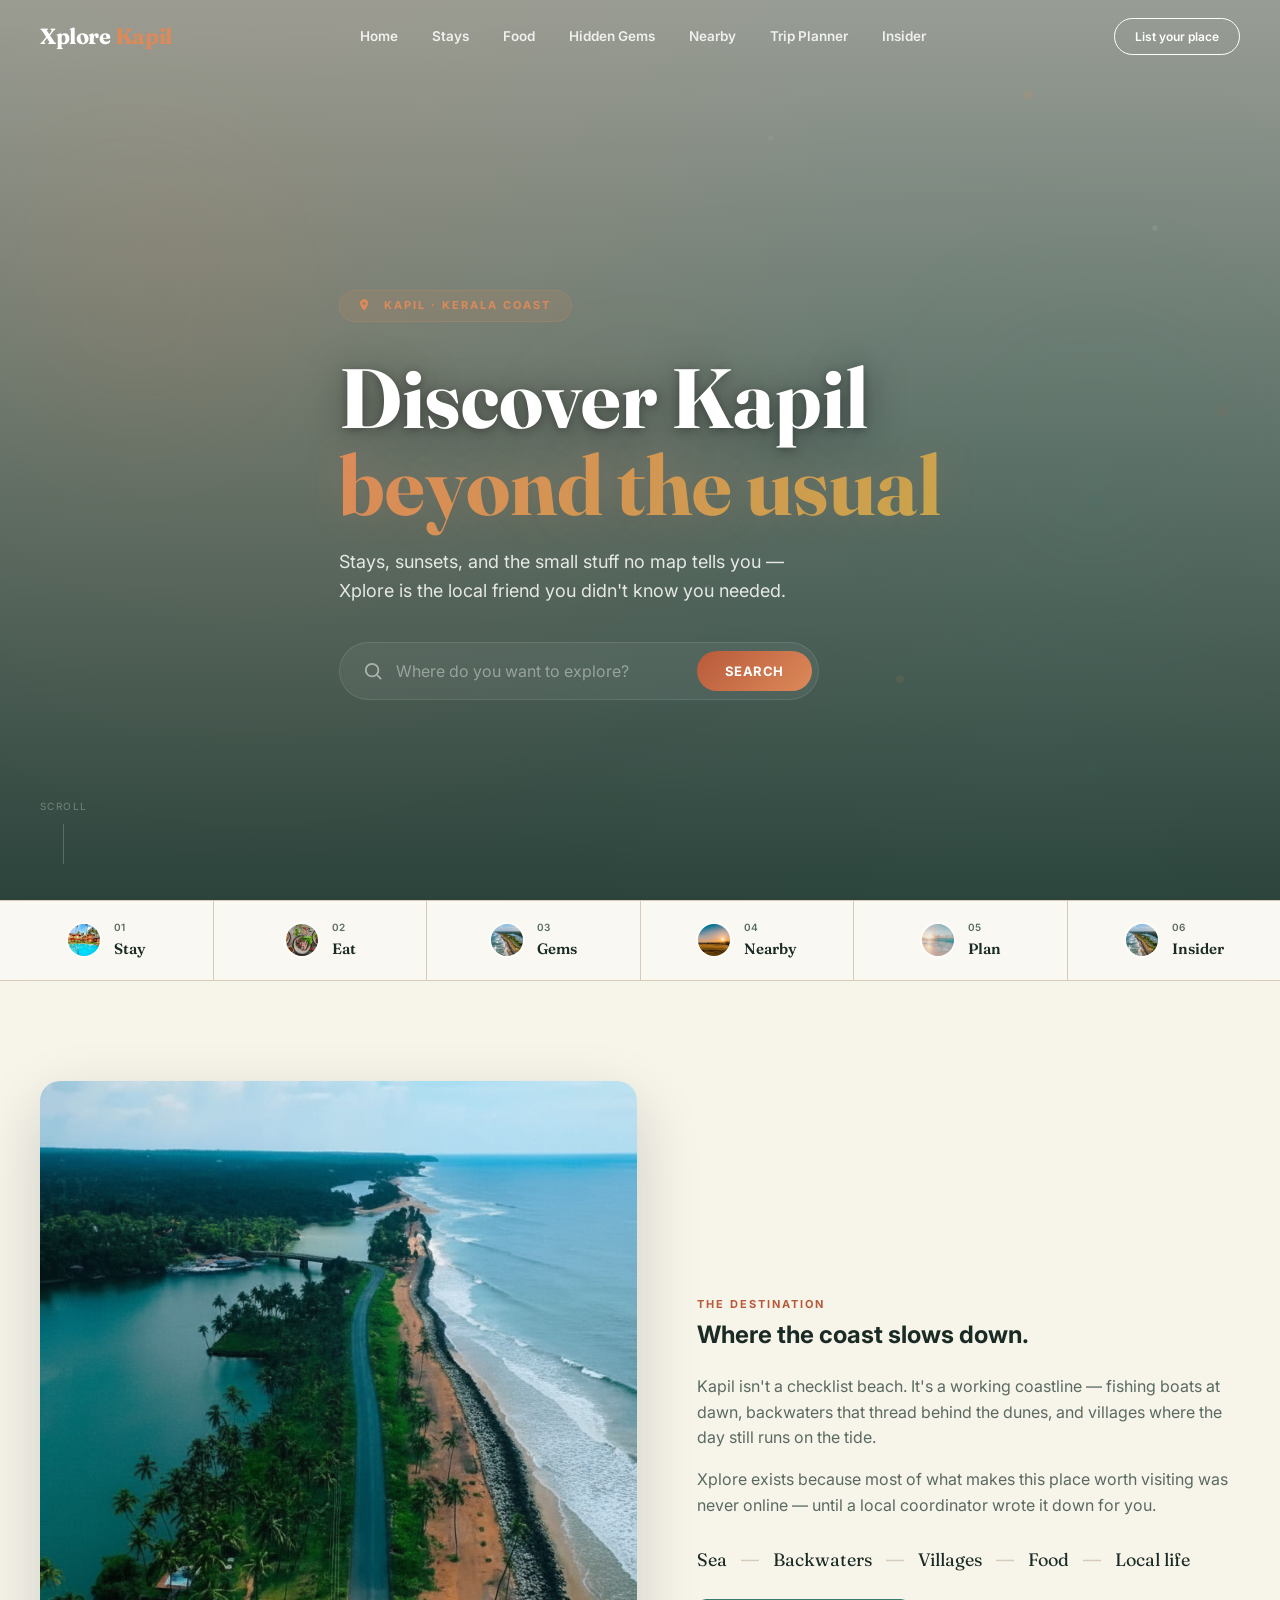
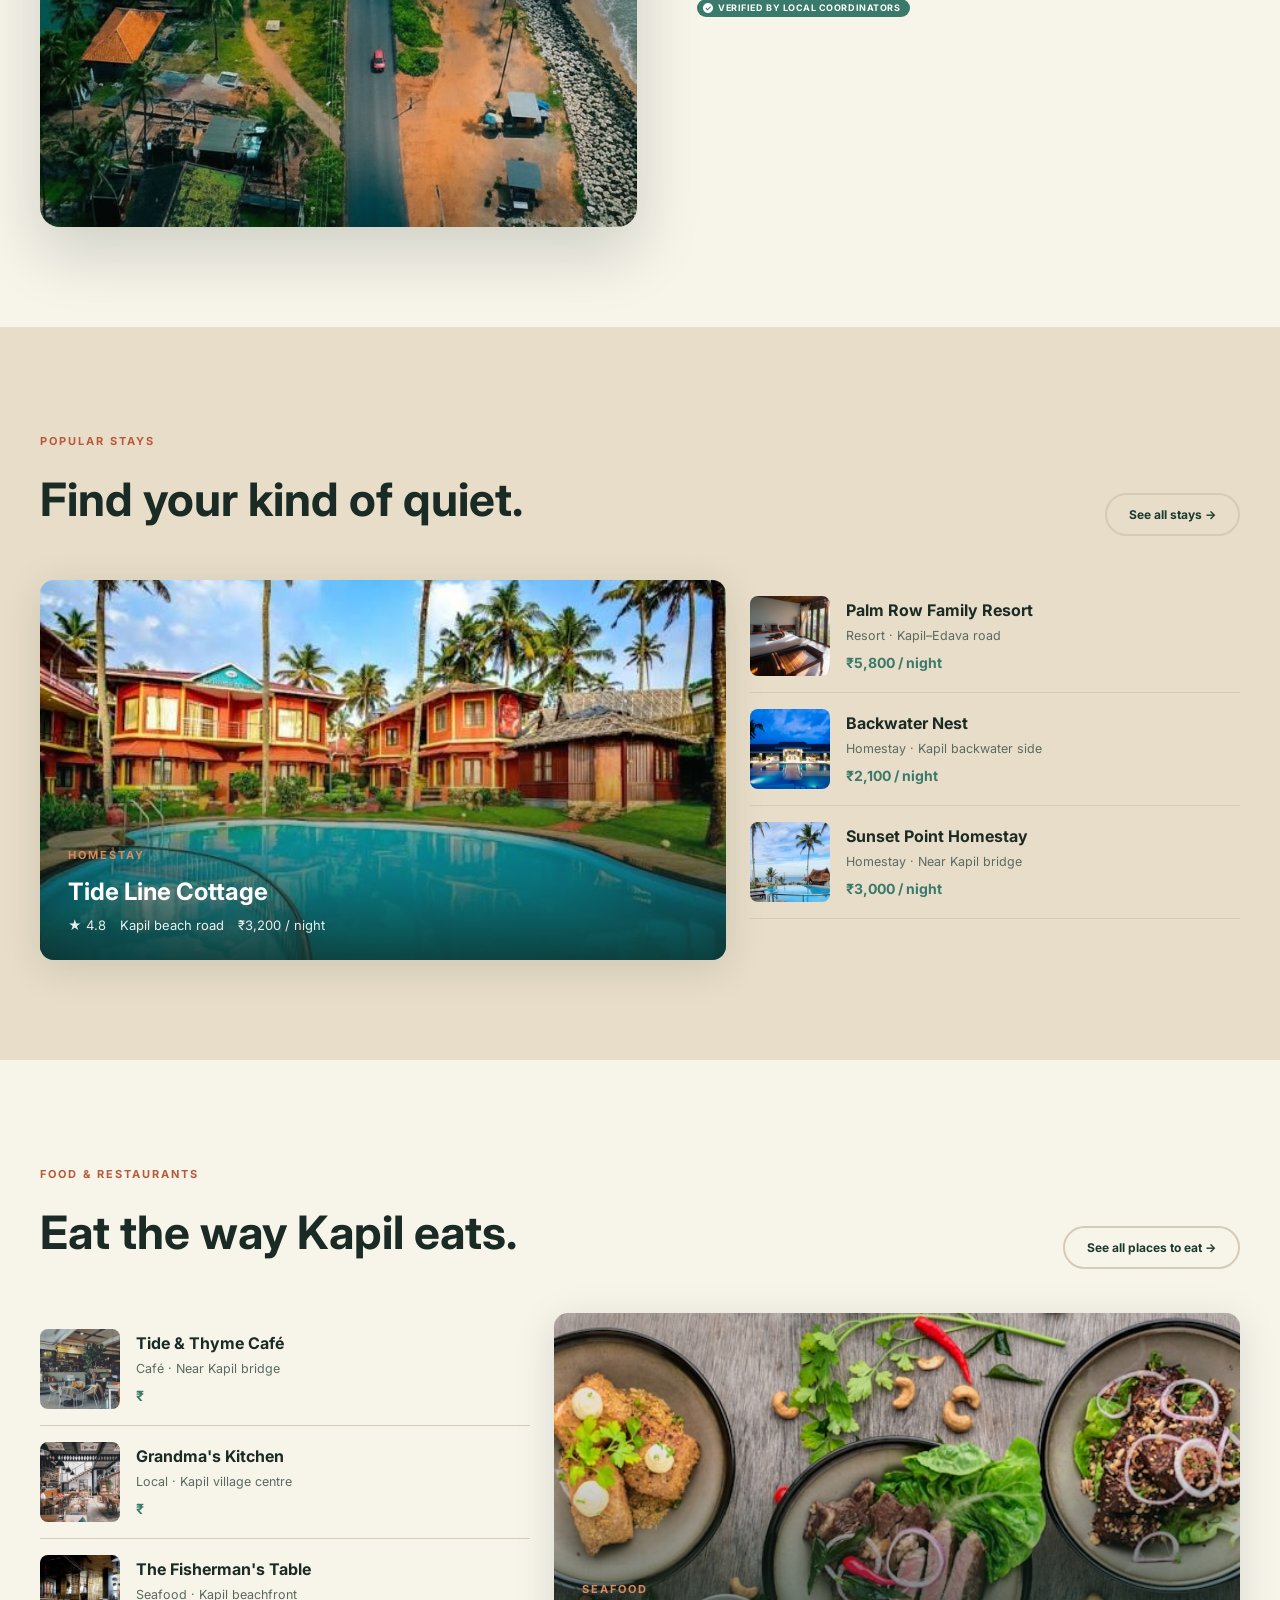
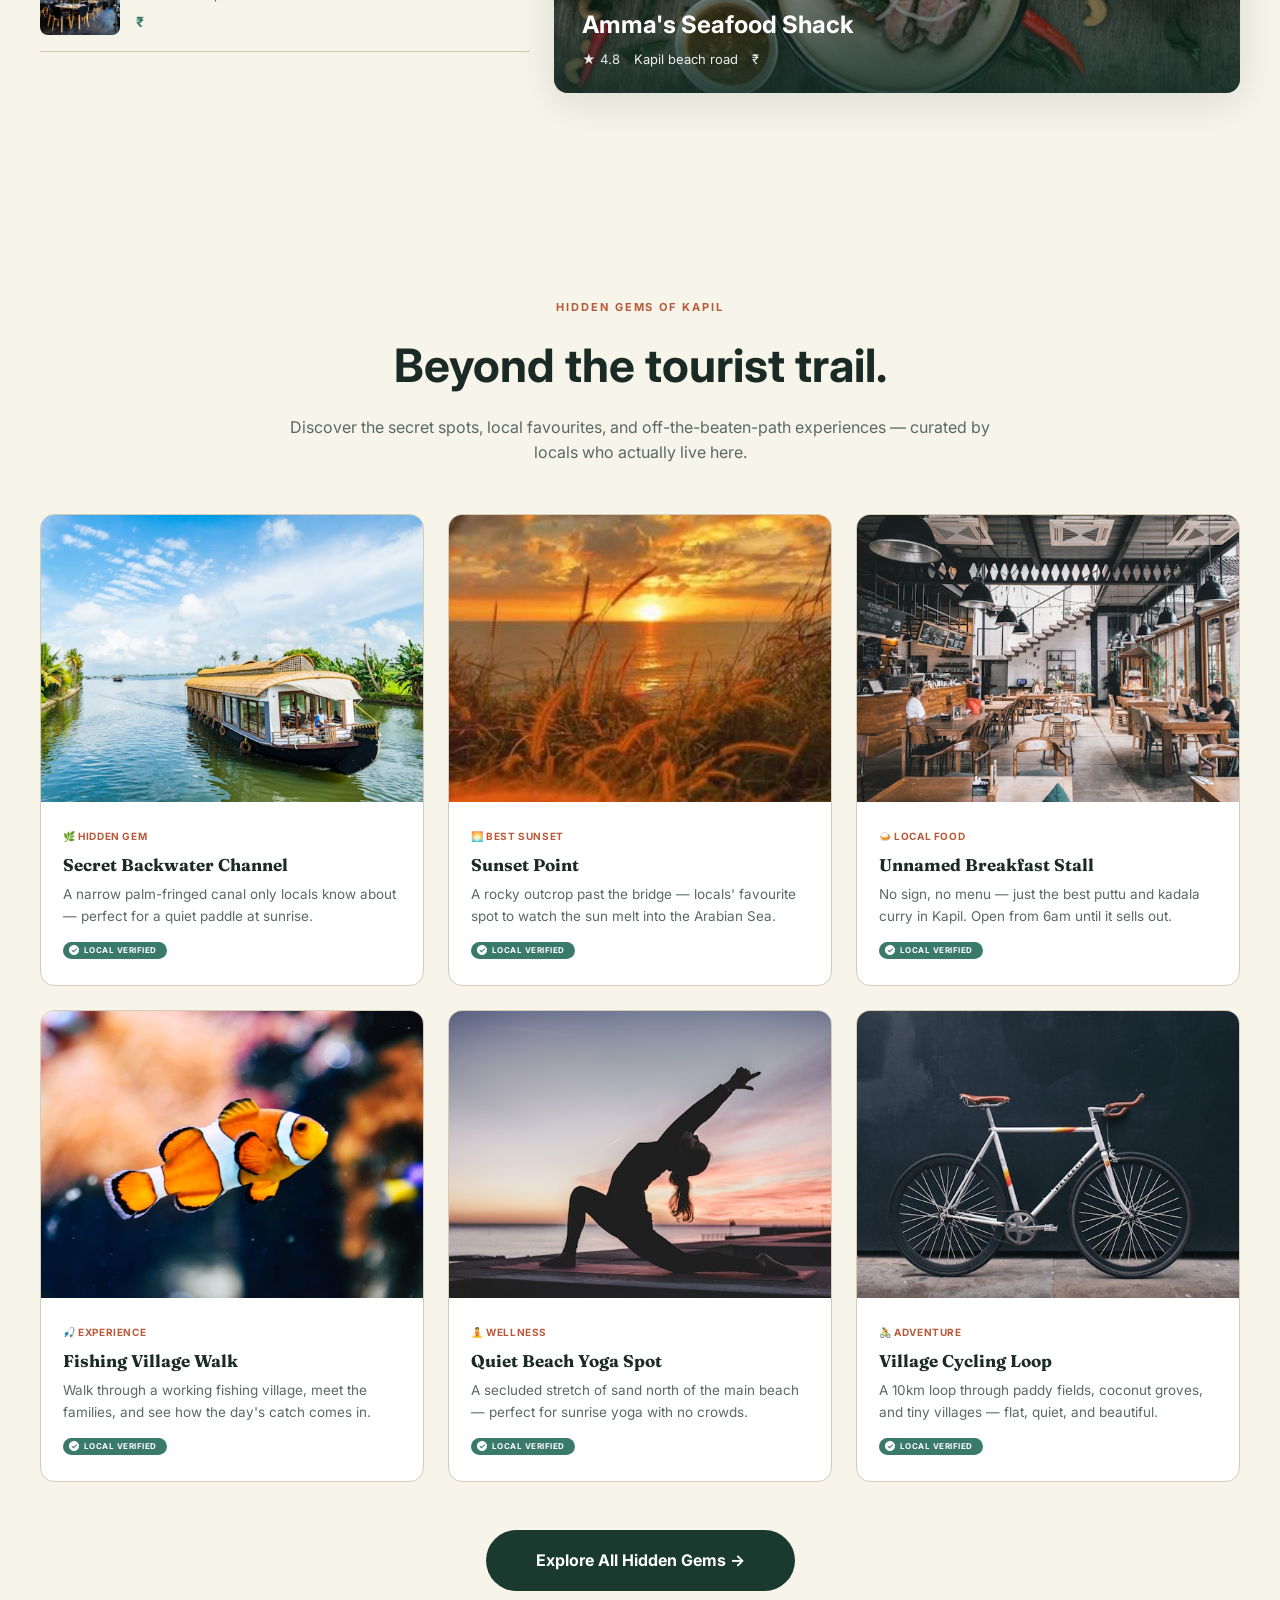
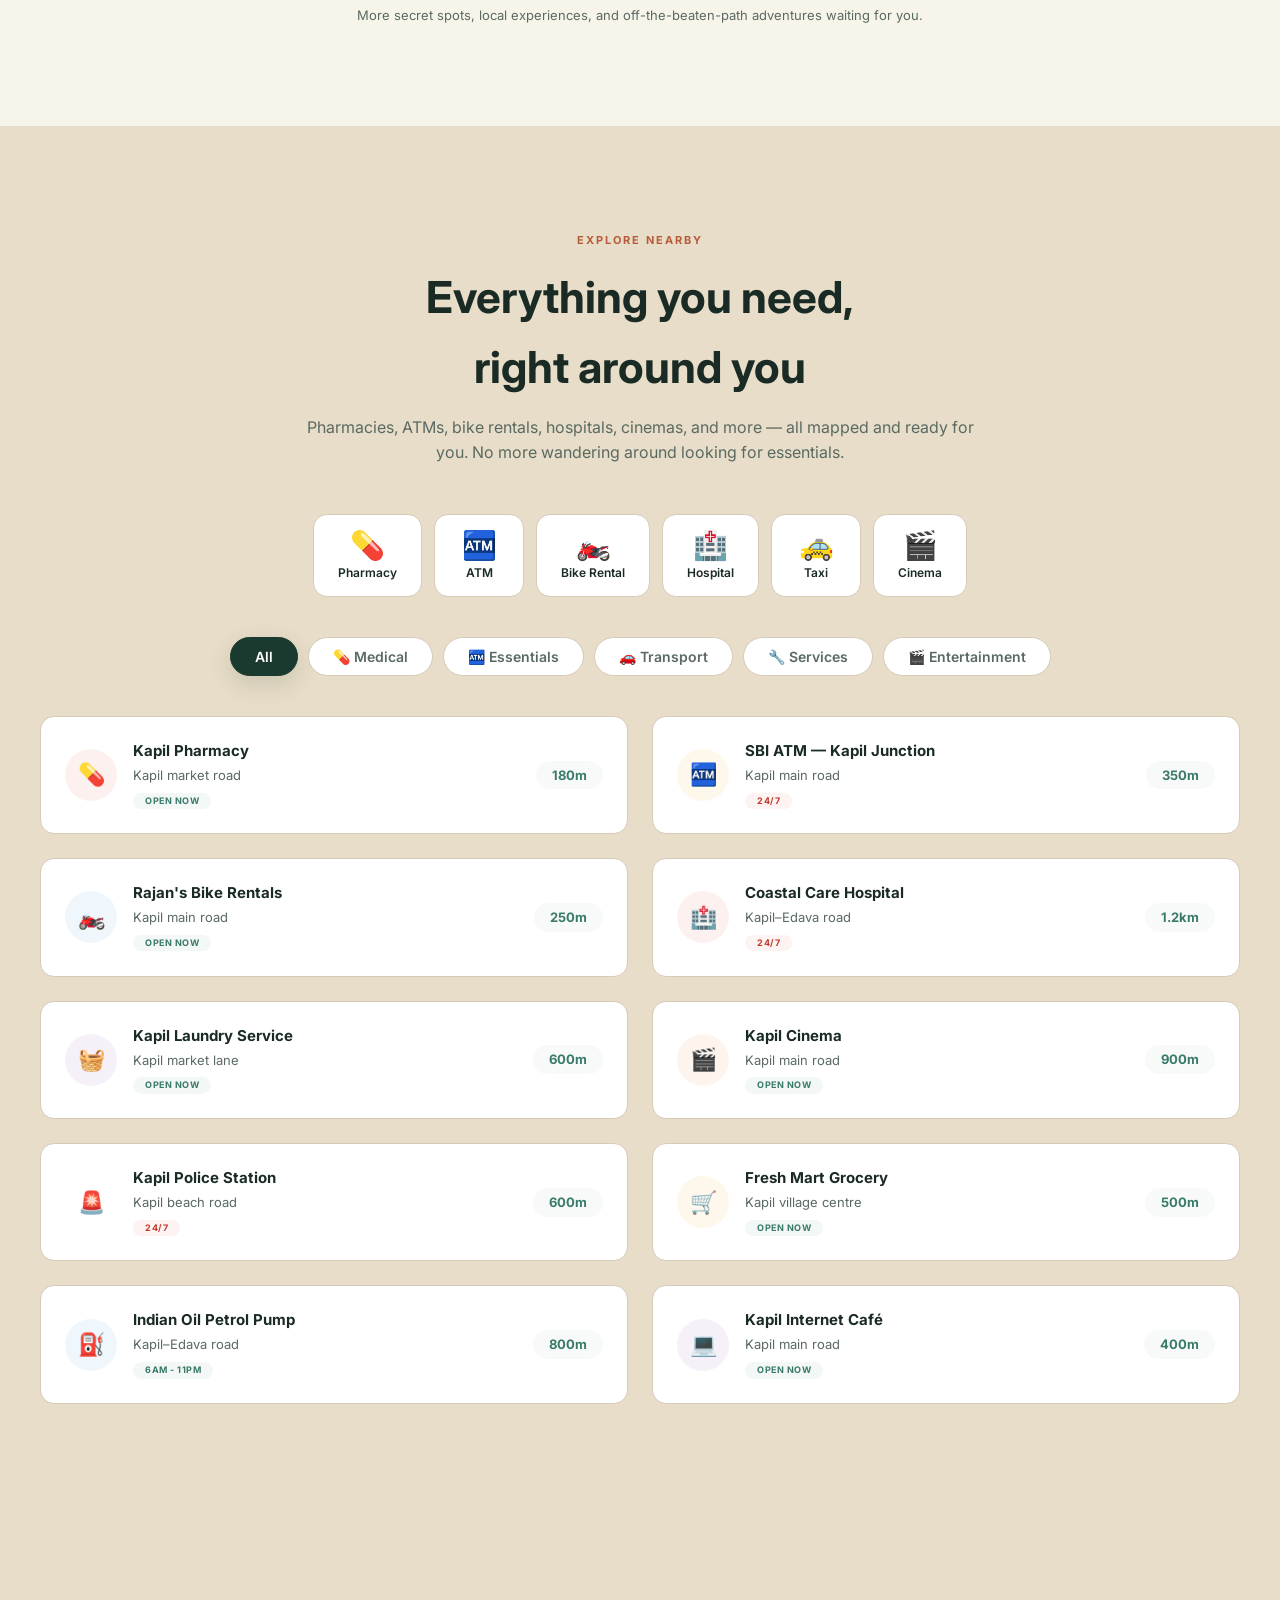
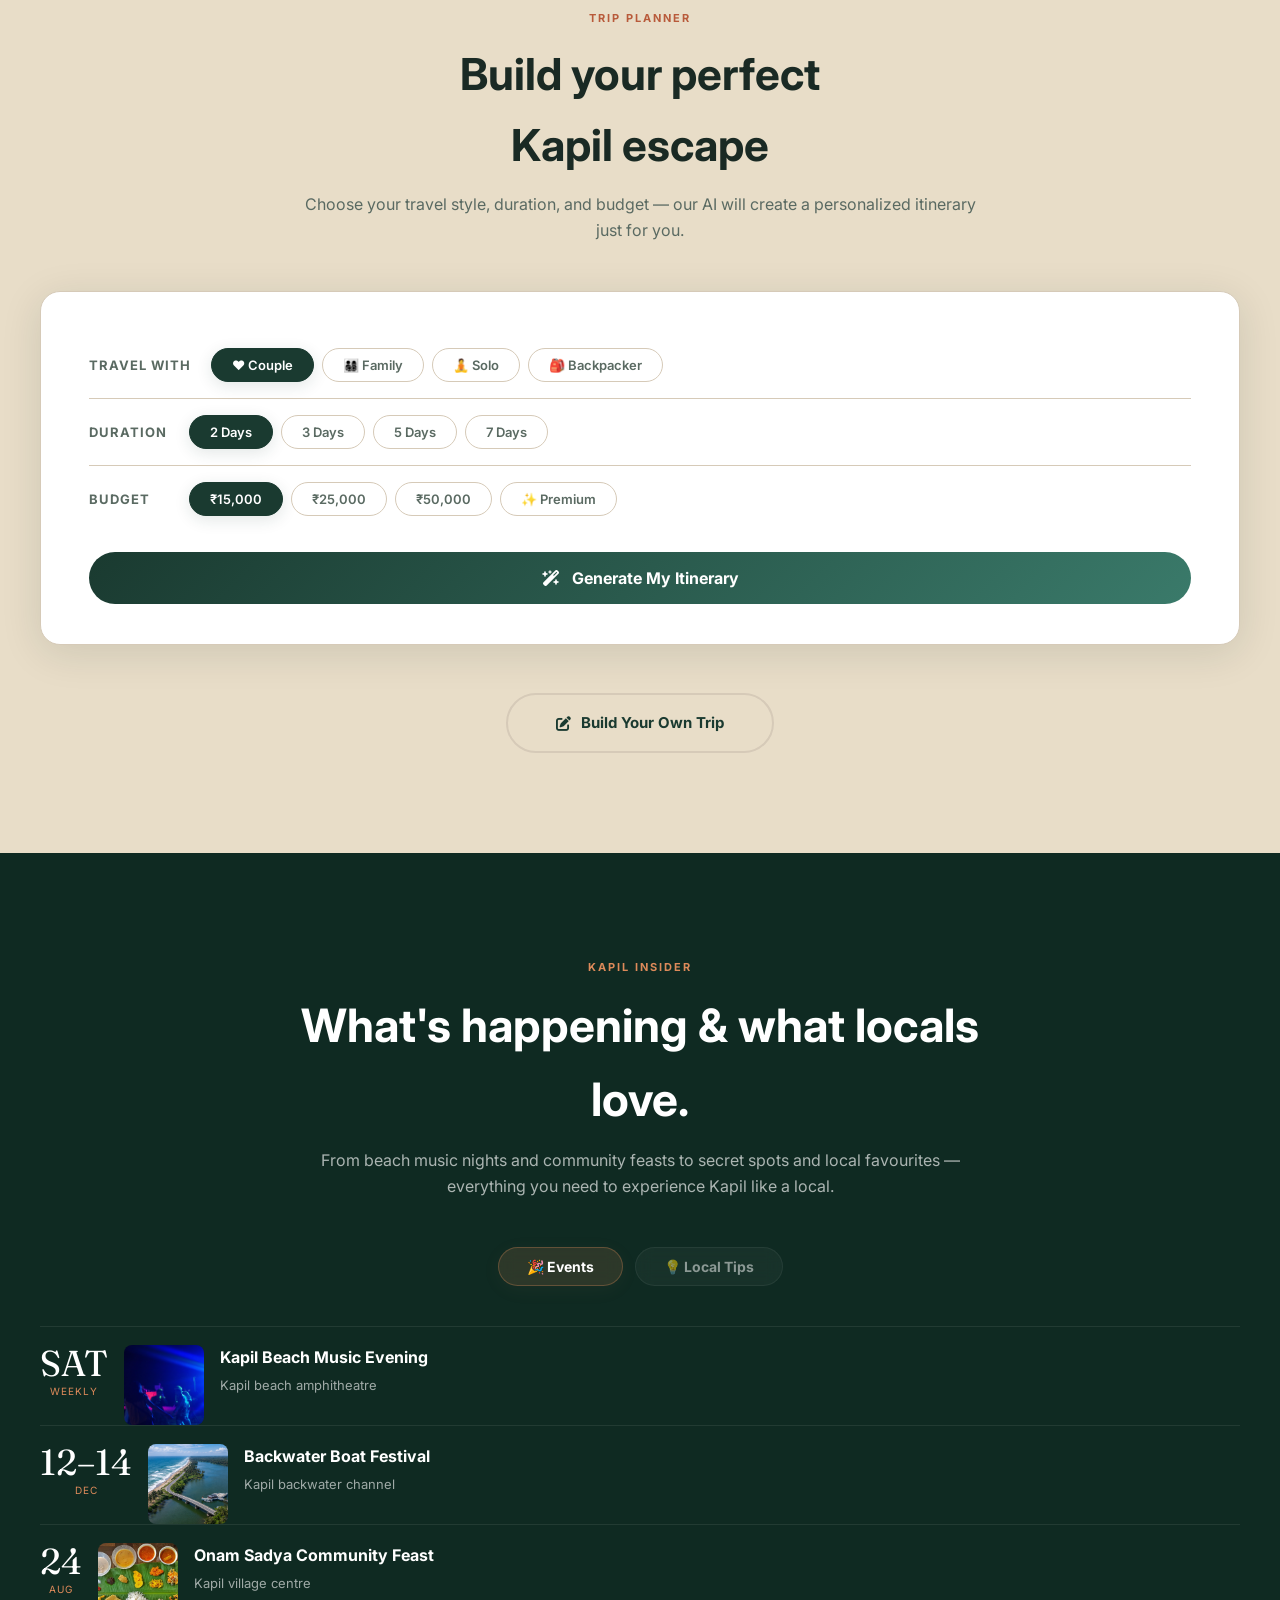
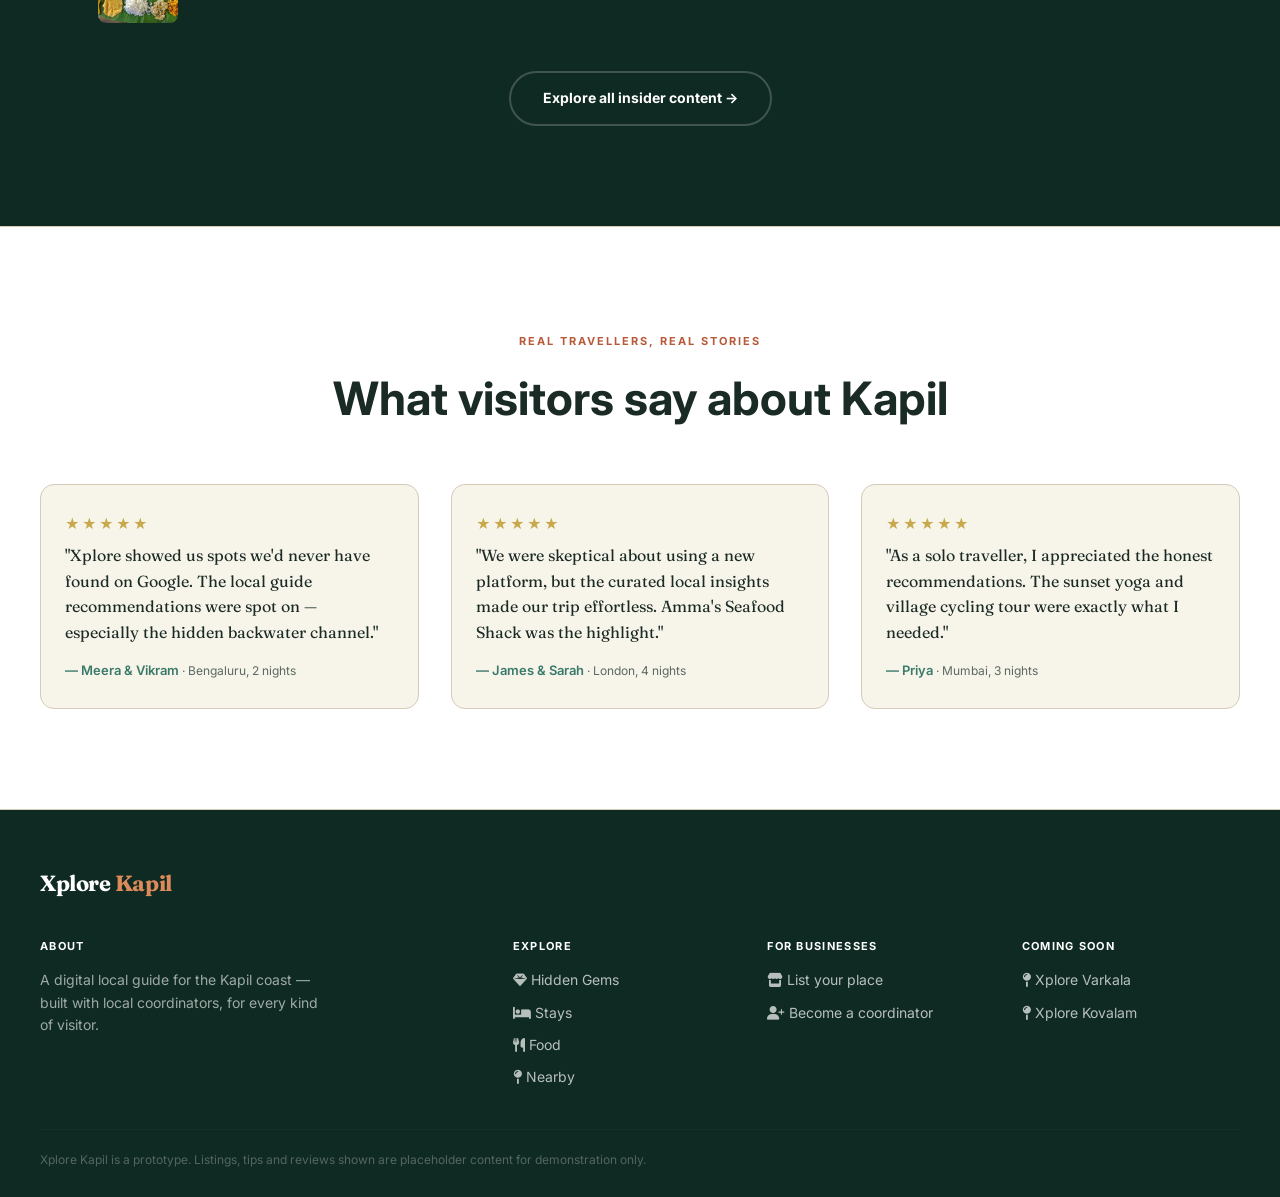
==== commit 17e29675: "new UI/UX changes" ====
--- a/backup.html
+++ b/backup.html
@@ -6,11 +6,11 @@
 <title>Xplore Kapil — Digital Local Guide</title>
 <link rel="preconnect" href="https://fonts.googleapis.com" />
 <link rel="preconnect" href="https://fonts.gstatic.com" crossorigin />
-<link href="https://fonts.googleapis.com/css2?family=Fraunces:opsz,wght@9..144,400;9..144,600;9..144,700&family=Inter:opsz,wght@14..32,400;14..32,500;14..32,600;14..32,700;14..32,800&display=swap" rel="stylesheet" />
+<link href="https://fonts.googleapis.com/css2?family=Fraunces:opsz,wght@9..144,400;9..144,600;9..144,700;9..144,800&family=Inter:opsz,wght@14..32,400;14..32,500;14..32,600;14..32,700;14..32,800&display=swap" rel="stylesheet" />
+<link rel="stylesheet" href="https://cdnjs.cloudflare.com/ajax/libs/font-awesome/6.5.0/css/all.min.css" />
 <style>
 /* ============================================================
-   XPLORE KAPIL — Enhanced Investor Demo
-   All-in-one: design system + components + pages
+   XPLORE KAPIL — ULTRA-PREMIUM HOMEPAGE (FINAL)
    ============================================================ */
 
 :root {
@@ -28,6 +28,7 @@
   --gold: #c9a84c;
   --shadow: 0 8px 40px rgba(18, 38, 30, 0.12);
   --shadow-lg: 0 24px 64px rgba(18, 38, 30, 0.18);
+  --shadow-xl: 0 40px 80px rgba(18, 38, 30, 0.25);
   --radius: 8px;
   --radius-lg: 14px;
   --radius-xl: 20px;
@@ -35,6 +36,7 @@
   --font-serif: 'Fraunces', serif;
   --font-sans: 'Inter', sans-serif;
   --ease: cubic-bezier(0.22, 0.61, 0.36, 1);
+  --ease-bounce: cubic-bezier(0.34, 1.56, 0.64, 1);
 }
 
 * { box-sizing: border-box; margin: 0; padding: 0; }
@@ -45,6 +47,7 @@
   background: var(--ivory);
   -webkit-font-smoothing: antialiased;
   line-height: 1.6;
+  overflow-x: hidden;
 }
 img { max-width: 100%; display: block; }
 a { color: inherit; text-decoration: none; }
@@ -54,6 +57,35 @@
 
 .container { max-width: var(--container); margin: 0 auto; padding: 0 40px; }
 @media (max-width: 768px) { .container { padding: 0 20px; } }
+
+/* ===== SCROLL ANIMATIONS ===== */
+.reveal {
+  opacity: 0;
+  transform: translateY(60px) scale(0.96);
+  transition: all 1s var(--ease);
+}
+.reveal.is-visible {
+  opacity: 1;
+  transform: translateY(0) scale(1);
+}
+.reveal-scale {
+  opacity: 0;
+  transform: scale(0.7) rotate(-2deg);
+  transition: all 1.2s var(--ease-bounce);
+}
+.reveal-scale.is-visible {
+  opacity: 1;
+  transform: scale(1) rotate(0deg);
+}
+
+/* ===== 3D ANIMATIONS ===== */
+.tilt-3d {
+  transform: perspective(1000px) rotateX(0) rotateY(0);
+  transition: transform 0.6s var(--ease);
+}
+.tilt-3d:hover {
+  transform: perspective(1000px) rotateX(2deg) rotateY(4deg) scale(1.02);
+}
 
 /* ===== UTILITIES ===== */
 .eyebrow {
@@ -64,35 +96,38 @@
   color: var(--terracotta);
 }
 .eyebrow.on-dark { color: var(--sunset); }
-.eyebrow.on-light { color: var(--terracotta); }
 
 .tag {
   display: inline-block;
-  font-size: 11px;
+  font-size: 10px;
   font-weight: 600;
   letter-spacing: 0.04em;
   text-transform: uppercase;
   color: var(--sea);
   background: rgba(58, 122, 106, 0.08);
-  padding: 3px 12px;
+  padding: 2px 10px;
   border-radius: 20px;
 }
-.tag:not(:last-child) { margin-right: 6px; }
 
 .badge-verified {
   display: inline-flex;
   align-items: center;
   gap: 5px;
-  font-size: 10px;
+  font-size: 9px;
   font-weight: 700;
   text-transform: uppercase;
   letter-spacing: 0.06em;
   color: var(--white);
   background: var(--sea);
-  padding: 3px 12px 3px 8px;
+  padding: 2px 10px 2px 6px;
   border-radius: 20px;
-}
-.badge-verified svg { width: 12px; height: 12px; fill: currentColor; }
+  animation: pulse-badge 2s ease-in-out infinite;
+}
+@keyframes pulse-badge {
+  0%, 100% { transform: scale(1); }
+  50% { transform: scale(1.05); }
+}
+.badge-verified svg { width: 10px; height: 10px; fill: currentColor; }
 
 /* ===== BUTTONS ===== */
 .btn {
@@ -107,15 +142,27 @@
   font-size: 14px;
   border: 2px solid transparent;
   transition: all 0.3s var(--ease);
-}
+  position: relative;
+  overflow: hidden;
+}
+.btn::after {
+  content: '';
+  position: absolute;
+  inset: 0;
+  background: rgba(255, 255, 255, 0.15);
+  transform: translateX(-100%);
+  transition: transform 0.5s var(--ease);
+}
+.btn:hover::after { transform: translateX(0); }
+
 .btn-primary {
   background: var(--deep);
   color: var(--white);
 }
 .btn-primary:hover {
   background: var(--deep-2);
-  transform: translateY(-2px);
-  box-shadow: 0 12px 32px rgba(26, 58, 48, 0.25);
+  transform: translateY(-2px) scale(1.02);
+  box-shadow: 0 12px 32px rgba(26, 58, 48, 0.35);
 }
 .btn-outline {
   background: transparent;
@@ -126,31 +173,13 @@
   border-color: var(--deep);
   background: var(--deep);
   color: var(--white);
-}
-.btn-ghost {
-  background: rgba(255, 255, 255, 0.1);
-  backdrop-filter: blur(8px);
-  color: var(--white);
-  border-color: rgba(255, 255, 255, 0.3);
-}
-.btn-ghost:hover {
-  background: rgba(255, 255, 255, 0.2);
   transform: translateY(-2px);
 }
 .btn-sm { padding: 10px 22px; font-size: 12px; }
 
-/* ===== SCROLL REVEAL ===== */
-.reveal {
-  opacity: 0;
-  transform: translateY(40px);
-  transition: opacity 0.9s var(--ease), transform 0.9s var(--ease);
-}
-.reveal.is-visible {
-  opacity: 1;
-  transform: translateY(0);
-}
-
-/* ===== NAVIGATION ===== */
+/* ============================================================
+   NAVIGATION
+   ============================================================ */
 .nav {
   position: fixed;
   top: 0;
@@ -166,10 +195,11 @@
 }
 .nav--solid {
   background: rgba(247, 244, 234, 0.94);
-  backdrop-filter: blur(12px);
+  backdrop-filter: blur(20px);
   color: var(--ink);
   border-bottom: 1px solid var(--line);
   padding: 12px 0;
+  box-shadow: 0 4px 30px rgba(0, 0, 0, 0.05);
 }
 .nav-inner {
   max-width: var(--container);
@@ -186,14 +216,16 @@
   font-size: 22px;
   font-weight: 700;
   letter-spacing: -0.02em;
-}
+  transition: transform 0.3s var(--ease);
+}
+.logo:hover { transform: scale(1.03); }
 .logo em { font-style: normal; color: var(--terracotta); }
 .nav--overlay .logo em { color: var(--sunset); }
 
 .nav-links { display: flex; gap: 34px; font-size: 13.5px; font-weight: 600; }
 .nav-links a {
   opacity: 0.85;
-  transition: opacity 0.25s ease;
+  transition: all 0.3s var(--ease);
   position: relative;
 }
 .nav-links a::after {
@@ -220,7 +252,10 @@
   justify-content: center;
   color: inherit;
   background: transparent;
-}
+  font-size: 18px;
+  transition: transform 0.3s var(--ease);
+}
+.nav-menu-btn:hover { transform: rotate(90deg); }
 @media (max-width: 900px) {
   .nav-links { display: none; }
   .nav-menu-btn { display: flex; }
@@ -234,7 +269,7 @@
   background: var(--deep-2);
   padding: 32px 28px;
   transform: translateY(-100%);
-  transition: transform 0.5s var(--ease);
+  transition: transform 0.6s var(--ease);
   display: flex;
   flex-direction: column;
 }
@@ -245,6 +280,7 @@
   align-items: center;
 }
 .mobile-menu .logo { color: var(--white); }
+.mobile-menu .logo em { color: var(--sunset); }
 .mobile-menu-close {
   width: 44px;
   height: 44px;
@@ -255,7 +291,9 @@
   display: flex;
   align-items: center;
   justify-content: center;
-}
+  transition: transform 0.3s var(--ease);
+}
+.mobile-menu-close:hover { transform: rotate(90deg); }
 .mobile-menu-links {
   margin-top: 56px;
   display: flex;
@@ -267,10 +305,24 @@
   font-family: var(--font-serif);
   font-size: 28px;
   font-weight: 600;
-}
-.mobile-menu-links a:hover { color: var(--sunset); }
-
-/* ===== HERO ===== */
+  opacity: 0.7;
+  transition: all 0.3s var(--ease);
+  transform: translateX(-20px);
+}
+.mobile-menu-links a:hover {
+  opacity: 1;
+  transform: translateX(0);
+  color: var(--sunset);
+}
+.mobile-menu-links a:nth-child(1) { transition-delay: 0.05s; }
+.mobile-menu-links a:nth-child(2) { transition-delay: 0.10s; }
+.mobile-menu-links a:nth-child(3) { transition-delay: 0.15s; }
+.mobile-menu-links a:nth-child(4) { transition-delay: 0.20s; }
+.mobile-menu-links a:nth-child(5) { transition-delay: 0.25s; }
+
+/* ============================================================
+   HERO — CINEMATIC EDITION (PERFECT & FINAL)
+   ============================================================ */
 .hero {
   position: relative;
   min-height: 100vh;
@@ -279,6 +331,12 @@
   overflow: hidden;
   color: var(--white);
 }
+.hero-media video {
+  width: 100%;
+  height: 100%;
+  object-fit: cover;
+  animation: hero-zoom 30s ease-in-out infinite alternate;
+}
 .hero-media {
   position: absolute;
   inset: 0;
@@ -288,13 +346,96 @@
   width: 100%;
   height: 100%;
   object-fit: cover;
-}
-.hero::after {
+  animation: hero-zoom 30s ease-in-out infinite alternate;
+}
+@keyframes hero-zoom {
+  0% { transform: scale(1.02); }
+  100% { transform: scale(1.12); }
+}
+.hero::before {
   content: '';
   position: absolute;
   inset: 0;
   z-index: 1;
-  background: linear-gradient(180deg, rgba(15, 42, 34, 0.1) 0%, rgba(15, 42, 34, 0.5) 60%, rgba(15, 42, 34, 0.92) 100%);
+  background:
+    radial-gradient(circle at 20% 30%, rgba(221, 138, 90, 0.10), transparent 50%),
+    radial-gradient(circle at 80% 70%, rgba(58, 122, 106, 0.08), transparent 50%),
+    linear-gradient(180deg, 
+      rgba(10, 26, 21, 0.4) 0%, 
+      rgba(15, 42, 34, 0.6) 40%, 
+      rgba(15, 42, 34, 0.88) 100%
+    );
+}
+.hero-orbs {
+  position: absolute;
+  inset: 0;
+  z-index: 1;
+  pointer-events: none;
+  overflow: hidden;
+}
+.hero-orbs .orb {
+  position: absolute;
+  border-radius: 50%;
+  filter: blur(60px);
+  opacity: 0.3;
+  animation: orb-float 20s ease-in-out infinite alternate;
+}
+.hero-orbs .orb:nth-child(1) {
+  top: 10%;
+  left: -5%;
+  width: 400px;
+  height: 400px;
+  background: radial-gradient(circle, rgba(221, 138, 90, 0.3), transparent 70%);
+  animation-duration: 18s;
+}
+.hero-orbs .orb:nth-child(2) {
+  bottom: 20%;
+  right: -5%;
+  width: 500px;
+  height: 500px;
+  background: radial-gradient(circle, rgba(58, 122, 106, 0.25), transparent 70%);
+  animation-duration: 22s;
+  animation-delay: 3s;
+}
+.hero-orbs .orb:nth-child(3) {
+  top: 50%;
+  left: 50%;
+  transform: translate(-50%, -50%);
+  width: 300px;
+  height: 300px;
+  background: radial-gradient(circle, rgba(184, 90, 58, 0.15), transparent 70%);
+  animation-duration: 25s;
+  animation-delay: 5s;
+}
+@keyframes orb-float {
+  0% { transform: translate(0, 0) scale(1); }
+  100% { transform: translate(40px, -30px) scale(1.2); }
+}
+.hero-particles {
+  position: absolute;
+  inset: 0;
+  z-index: 1;
+  pointer-events: none;
+  overflow: hidden;
+}
+.hero-particles .p {
+  position: absolute;
+  border-radius: 50%;
+  animation: float-particle 25s infinite linear;
+}
+.hero-particles .p:nth-child(1) { top: 10%; left: 80%; width: 10px; height: 10px; background: rgba(221, 138, 90, 0.15); animation-duration: 18s; }
+.hero-particles .p:nth-child(2) { top: 25%; left: 90%; width: 6px; height: 6px; background: rgba(255, 255, 255, 0.08); animation-duration: 22s; }
+.hero-particles .p:nth-child(3) { top: 55%; left: 85%; width: 14px; height: 14px; background: rgba(58, 122, 106, 0.12); animation-duration: 20s; }
+.hero-particles .p:nth-child(4) { top: 75%; left: 70%; width: 8px; height: 8px; background: rgba(221, 138, 90, 0.10); animation-duration: 16s; }
+.hero-particles .p:nth-child(5) { top: 15%; left: 60%; width: 5px; height: 5px; background: rgba(255, 255, 255, 0.06); animation-duration: 25s; }
+.hero-particles .p:nth-child(6) { top: 45%; left: 95%; width: 12px; height: 12px; background: rgba(184, 90, 58, 0.08); animation-duration: 19s; }
+.hero-particles .p:nth-child(7) { top: 65%; left: 55%; width: 7px; height: 7px; background: rgba(255, 255, 255, 0.05); animation-duration: 21s; }
+.hero-particles .p:nth-child(8) { top: 85%; left: 85%; width: 9px; height: 9px; background: rgba(58, 122, 106, 0.08); animation-duration: 24s; }
+@keyframes float-particle {
+  0% { transform: translateY(0) translateX(0) rotate(0deg); opacity: 0; }
+  10% { opacity: 1; }
+  90% { opacity: 0.5; }
+  100% { transform: translateY(-100vh) translateX(100px) rotate(720deg); opacity: 0; }
 }
 .hero-content {
   position: relative;
@@ -302,17 +443,41 @@
   padding: 0 0 100px;
   max-width: 720px;
 }
-.hero-content .eyebrow { color: var(--sunset); }
+.hero-content .eyebrow {
+  display: inline-flex;
+  align-items: center;
+  gap: 8px;
+  padding: 6px 20px;
+  border-radius: 30px;
+  background: rgba(221, 138, 90, 0.12);
+  border: 1px solid rgba(221, 138, 90, 0.2);
+  backdrop-filter: blur(8px);
+  color: var(--sunset);
+  margin-bottom: 16px;
+}
 .hero-content h1 {
   font-family: var(--font-serif);
   font-size: clamp(44px, 8vw, 84px);
   color: var(--white);
   margin: 16px 0 20px;
   line-height: 1.04;
+  text-shadow: 0 4px 40px rgba(0, 0, 0, 0.4), 0 2px 10px rgba(0, 0, 0, 0.3);
+}
+.hero-content h1 .highlight {
+  background: linear-gradient(135deg, #dd8a5a, #c9a84c);
+  -webkit-background-clip: text;
+  -webkit-text-fill-color: transparent;
+  background-clip: text;
+  animation: shimmer 4s ease-in-out infinite;
+  text-shadow: 0 0 40px rgba(221, 138, 90, 0.2);
+}
+@keyframes shimmer {
+  0%, 100% { filter: brightness(1); }
+  50% { filter: brightness(1.3); }
 }
 .hero-content .lead {
   font-size: 18px;
-  opacity: 0.9;
+  opacity: 0.85;
   max-width: 480px;
   margin-bottom: 36px;
 }
@@ -321,11 +486,24 @@
   display: flex;
   align-items: center;
   gap: 14px;
-  border-bottom: 1.5px solid rgba(255, 255, 255, 0.4);
-  padding: 10px 2px 12px;
-  transition: border-color 0.3s ease;
-}
-.hero-search-row:focus-within { border-color: var(--white); }
+  background: rgba(255, 255, 255, 0.06);
+  backdrop-filter: blur(16px);
+  border: 1px solid rgba(255, 255, 255, 0.1);
+  border-radius: 60px;
+  padding: 6px 6px 6px 24px;
+  transition: all 0.5s var(--ease);
+}
+.hero-search-row:focus-within {
+  border-color: rgba(221, 138, 90, 0.4);
+  box-shadow: 0 0 60px rgba(221, 138, 90, 0.06);
+  transform: scale(1.02);
+}
+.hero-search-row svg {
+  flex: none;
+  opacity: 0.5;
+  transition: opacity 0.3s var(--ease);
+}
+.hero-search-row:focus-within svg { opacity: 1; color: var(--sunset); }
 .hero-search-row input {
   flex: 1;
   background: transparent;
@@ -334,35 +512,56 @@
   color: var(--white);
   font-size: 16px;
   font-family: var(--font-sans);
-}
-.hero-search-row input::placeholder { color: rgba(255, 255, 255, 0.6); }
+  padding: 12px 0;
+}
+.hero-search-row input::placeholder { color: rgba(255, 255, 255, 0.4); }
 .hero-search-row button {
+  background: linear-gradient(135deg, var(--terracotta), var(--sunset));
   color: var(--white);
+  padding: 12px 28px;
+  border-radius: 40px;
   font-weight: 700;
-  font-size: 12px;
-  letter-spacing: 0.08em;
+  font-size: 13px;
+  transition: all 0.3s var(--ease);
+  letter-spacing: 0.04em;
   text-transform: uppercase;
-  background: none;
   border: none;
-}
-
+  position: relative;
+  overflow: hidden;
+}
+.hero-search-row button::before {
+  content: '';
+  position: absolute;
+  inset: 0;
+  background: linear-gradient(135deg, var(--sunset), var(--terracotta));
+  opacity: 0;
+  transition: opacity 0.3s var(--ease);
+}
+.hero-search-row button:hover {
+  transform: scale(1.05);
+  box-shadow: 0 8px 32px rgba(221, 138, 90, 0.3);
+}
+.hero-search-row button:hover::before { opacity: 1; }
+.hero-search-row button span { position: relative; z-index: 1; }
 .scroll-cue {
   position: absolute;
   z-index: 2;
   left: 40px;
   bottom: 36px;
   display: flex;
+  flex-direction: column;
   align-items: center;
   gap: 10px;
   font-size: 10px;
   letter-spacing: 0.14em;
   text-transform: uppercase;
-  color: rgba(255, 255, 255, 0.6);
+  color: rgba(255, 255, 255, 0.3);
+  animation: bounce-scroll 2.5s ease-in-out infinite;
 }
 .scroll-cue .line {
   width: 1px;
-  height: 34px;
-  background: rgba(255, 255, 255, 0.3);
+  height: 40px;
+  background: rgba(255, 255, 255, 0.2);
   position: relative;
   overflow: hidden;
 }
@@ -373,22 +572,28 @@
   left: 0;
   width: 100%;
   height: 100%;
-  background: var(--white);
-  animation: scrollLine 2.4s ease-in-out infinite;
+  background: var(--sunset);
+  animation: scrollLine 2.5s ease-in-out infinite;
 }
 @keyframes scrollLine {
   0% { top: -100%; }
   60% { top: 100%; }
   100% { top: 100%; }
 }
+@keyframes bounce-scroll {
+  0%, 100% { transform: translateY(0); }
+  50% { transform: translateY(6px); }
+}
 @media (max-width: 768px) { .scroll-cue { display: none; } }
 
-/* ===== SECTIONS ===== */
+/* ============================================================
+   SECTIONS
+   ============================================================ */
 section { padding: 100px 0; }
 @media (max-width: 768px) { section { padding: 64px 0; } }
 
 .section-head { max-width: 620px; margin-bottom: 44px; }
-.section-head h2 { margin-top: 10px; }
+.section-head h2 { margin-top: 10px; font-size: clamp(30px, 3.6vw, 46px); }
 .section-head p {
   margin-top: 12px;
   color: var(--muted);
@@ -403,8 +608,9 @@
   margin-bottom: 44px;
 }
 
-/* ===== DISCOVER STRIP ===== */
-/* ===== DISCOVER STRIP ===== */
+/* ============================================================
+   DISCOVER STRIP — PREMIUM
+   ============================================================ */
 .discover-strip {
   display: flex;
   gap: 0;
@@ -414,6 +620,8 @@
   scrollbar-width: none;
   padding: 0;
   justify-content: space-between;
+  background: rgba(255, 255, 255, 0.4);
+  backdrop-filter: blur(8px);
 }
 .discover-strip::-webkit-scrollbar { display: none; }
 
@@ -423,27 +631,35 @@
   align-items: center;
   justify-content: center;
   gap: 12px;
-  padding: 20px 16px;
+  padding: 18px 16px;
   border-right: 1px solid var(--line);
-  transition: background 0.25s ease;
+  transition: all 0.4s var(--ease);
   min-width: 0;
   white-space: nowrap;
-}
-
-.discover-item:last-child {
-  border-right: none;
-}
-
-.discover-item:hover { background: var(--sand); }
-
+  position: relative;
+  overflow: hidden;
+}
+.discover-item::before {
+  content: '';
+  position: absolute;
+  inset: 0;
+  background: linear-gradient(135deg, var(--deep), var(--sea));
+  opacity: 0;
+  transition: opacity 0.4s var(--ease);
+}
+.discover-item:hover::before { opacity: 0.05; }
+.discover-item:last-child { border-right: none; }
+.discover-item:hover { transform: translateY(-2px); }
 .discover-item img {
   width: 36px;
   height: 36px;
   border-radius: 50%;
   object-fit: cover;
   flex-shrink: 0;
-}
-
+  border: 2px solid rgba(255, 255, 255, 0.5);
+  transition: border-color 0.3s var(--ease);
+}
+.discover-item:hover img { border-color: var(--terracotta); }
 .discover-item .d-num {
   font-size: 10px;
   color: var(--muted);
@@ -451,45 +667,35 @@
   margin-bottom: 1px;
   font-weight: 600;
 }
-
 .discover-item .d-label {
   font-family: var(--font-serif);
   font-size: 15px;
   font-weight: 600;
 }
-
-/* ===== MOBILE RESPONSIVE ===== */
+.discover-item span { position: relative; z-index: 1; }
+
 @media (max-width: 768px) {
   .discover-strip {
     padding: 0 16px;
     gap: 8px;
     justify-content: flex-start;
     overflow-x: auto;
+    background: transparent;
+    backdrop-filter: none;
   }
-  
   .discover-item {
     flex: 0 0 auto;
     padding: 14px 20px;
     border-right: 1px solid var(--line);
   }
-  
-  .discover-item:last-child {
-    border-right: none;
-  }
-  
-  .discover-item img {
-    width: 32px;
-    height: 32px;
-  }
-  
-  .discover-item .d-label {
-    font-size: 14px;
-  }
-}
-
-
-
-/* ===== STORY ===== */
+  .discover-item:last-child { border-right: none; }
+  .discover-item img { width: 32px; height: 32px; }
+  .discover-item .d-label { font-size: 14px; }
+}
+
+/* ============================================================
+   STORY — CINEMATIC
+   ============================================================ */
 .story {
   display: grid;
   grid-template-columns: 1.1fr 1fr;
@@ -499,10 +705,25 @@
 @media (max-width: 900px) { .story { grid-template-columns: 1fr; gap: 36px; } }
 .story-media {
   aspect-ratio: 4/5;
-  border-radius: var(--radius-lg);
+  border-radius: var(--radius-xl);
   overflow: hidden;
-}
-.story-media img { width: 100%; height: 100%; object-fit: cover; }
+  position: relative;
+  box-shadow: var(--shadow-lg);
+}
+.story-media img {
+  width: 100%;
+  height: 100%;
+  object-fit: cover;
+  transition: transform 0.8s var(--ease);
+}
+.story-media:hover img { transform: scale(1.03); }
+.story-media::after {
+  content: '';
+  position: absolute;
+  inset: 0;
+  background: linear-gradient(180deg, transparent 60%, rgba(15, 42, 34, 0.1));
+  pointer-events: none;
+}
 .story-copy p {
   color: var(--muted);
   font-size: 16px;
@@ -524,7 +745,9 @@
   font-family: var(--font-sans);
 }
 
-/* ===== FEATURE SPLIT ===== */
+/* ============================================================
+   FEATURE SPLIT
+   ============================================================ */
 .feature-split {
   display: grid;
   grid-template-columns: 1.4fr 1fr;
@@ -543,6 +766,12 @@
   border-radius: var(--radius-lg);
   overflow: hidden;
   min-height: 380px;
+  box-shadow: var(--shadow);
+  transition: transform 0.6s var(--ease), box-shadow 0.6s var(--ease);
+}
+.feature-hero:hover {
+  transform: translateY(-6px) scale(1.01);
+  box-shadow: var(--shadow-xl);
 }
 .feature-hero img {
   position: absolute;
@@ -552,7 +781,7 @@
   object-fit: cover;
   transition: transform 0.8s var(--ease);
 }
-.feature-hero:hover img { transform: scale(1.04); }
+.feature-hero:hover img { transform: scale(1.05); }
 .feature-hero::after {
   content: '';
   position: absolute;
@@ -588,6 +817,11 @@
   padding: 16px 0;
   border-bottom: 1px solid var(--line);
   align-items: center;
+  transition: transform 0.3s var(--ease), padding-left 0.3s var(--ease);
+}
+.feature-row:hover {
+  transform: translateX(4px);
+  padding-left: 4px;
 }
 .feature-list > a:first-child .feature-row { padding-top: 0; }
 .feature-row img {
@@ -610,44 +844,694 @@
   color: var(--sea);
 }
 
-/* ===== HSCROLL ===== */
-.hscroll {
-  display: flex;
+/* ============================================================
+   LOCAL GUIDE (Hidden Gems) — PREMIUM
+   ============================================================ */
+.local-guide-grid {
+  display: grid;
+  grid-template-columns: repeat(3, 1fr);
   gap: 24px;
-  overflow-x: auto;
-  padding-bottom: 12px;
-  scroll-snap-type: x proximity;
-  scrollbar-width: none;
-}
-.hscroll::-webkit-scrollbar { display: none; }
-
-.activity-item {
-  flex: 0 0 300px;
-  scroll-snap-align: start;
-}
-.activity-item .media {
-  aspect-ratio: 4/5;
+}
+@media (max-width: 1024px) { .local-guide-grid { grid-template-columns: repeat(2, 1fr); } }
+@media (max-width: 640px) { .local-guide-grid { grid-template-columns: 1fr; } }
+
+.local-guide-card {
+  background: var(--white);
   border-radius: var(--radius-lg);
   overflow: hidden;
-}
-.activity-item img {
+  border: 1px solid var(--line);
+  transition: all 0.5s var(--ease-bounce);
+  cursor: pointer;
+  transform: perspective(1000px) rotateX(0) rotateY(0);
+}
+.local-guide-card:hover {
+  transform: perspective(1000px) rotateX(2deg) rotateY(4deg) translateY(-8px) scale(1.02);
+  box-shadow: var(--shadow-xl);
+  border-color: var(--sea);
+}
+.local-guide-card .media {
+  aspect-ratio: 4/3;
+  overflow: hidden;
+}
+.local-guide-card .media img {
   width: 100%;
   height: 100%;
   object-fit: cover;
-  transition: transform 0.6s var(--ease);
-}
-.activity-item:hover img { transform: scale(1.04); }
-.activity-item h3 { margin-top: 14px; font-size: 18px; }
-.activity-item .meta {
+  transition: transform 0.8s var(--ease);
+}
+.local-guide-card:hover .media img { transform: scale(1.06); }
+.local-guide-card .body {
+  padding: 20px 22px 22px;
+}
+.local-guide-card .body .tag-label {
+  font-size: 10px;
+  font-weight: 700;
+  text-transform: uppercase;
+  letter-spacing: 0.06em;
+  color: var(--terracotta);
+}
+.local-guide-card .body h3 {
+  font-size: 17px;
+  font-family: var(--font-serif);
+  margin: 4px 0 6px;
+}
+.local-guide-card .body p {
+  font-size: 13.5px;
+  color: var(--muted);
+  line-height: 1.6;
+  display: -webkit-box;
+  -webkit-line-clamp: 2;
+  -webkit-box-orient: vertical;
+  overflow: hidden;
+}
+
+/* ============================================================
+   NEARBY — NEW DESIGN
+   ============================================================ */
+.quick-chips {
+  display: flex;
+  flex-wrap: wrap;
+  gap: 12px;
+  justify-content: center;
+  margin-bottom: 40px;
+}
+
+.quick-chip {
+  display: flex;
+  flex-direction: column;
+  align-items: center;
+  gap: 6px;
+  padding: 16px 24px;
+  border-radius: var(--radius-lg);
+  background: var(--white);
+  border: 1.5px solid var(--line);
+  transition: all 0.3s var(--ease-bounce);
+  cursor: pointer;
+  min-width: 90px;
+  box-shadow: var(--shadow-sm);
+}
+
+.quick-chip:hover {
+  transform: translateY(-4px);
+  border-color: var(--sea);
+  box-shadow: var(--shadow);
+}
+
+.quick-chip .chip-icon {
+  font-size: 28px;
+  line-height: 1;
+}
+
+.quick-chip .chip-label {
+  font-size: 12px;
+  font-weight: 600;
+  color: var(--ink);
+}
+
+.quick-chip.active {
+  border-color: var(--sea);
+  background: rgba(58, 122, 106, 0.04);
+  box-shadow: 0 8px 24px rgba(58, 122, 106, 0.08);
+}
+
+.nearby-pills {
+  display: flex;
+  flex-wrap: wrap;
+  gap: 10px;
+  justify-content: center;
+  margin-bottom: 40px;
+}
+
+.nearby-pill {
+  padding: 10px 24px;
+  border-radius: 40px;
+  font-size: 14px;
+  font-weight: 600;
+  color: var(--muted);
+  background: var(--white);
+  border: 1.5px solid var(--line);
+  transition: all 0.3s var(--ease-bounce);
+  cursor: pointer;
+  box-shadow: var(--shadow-sm);
+}
+
+.nearby-pill:hover {
+  border-color: var(--sea);
+  color: var(--sea);
+  transform: translateY(-2px);
+  box-shadow: var(--shadow);
+}
+
+.nearby-pill.active {
+  background: var(--deep);
+  color: var(--white);
+  border-color: var(--deep);
+  box-shadow: 0 8px 24px rgba(26, 58, 48, 0.15);
+}
+
+.nearby-grid {
+  display: grid;
+  grid-template-columns: repeat(2, 1fr);
+  gap: 24px;
+}
+
+@media (max-width: 768px) {
+  .nearby-grid { grid-template-columns: 1fr; }
+}
+
+.nearby-card {
+  background: var(--white);
+  border-radius: var(--radius-lg);
+  padding: 22px 24px;
+  border: 1px solid var(--line);
+  transition: all 0.4s var(--ease-bounce);
+  display: flex;
+  align-items: center;
+  gap: 16px;
+  cursor: pointer;
+  box-shadow: var(--shadow-sm);
+}
+
+.nearby-card:hover {
+  transform: translateY(-6px);
+  box-shadow: var(--shadow-lg);
+  border-color: var(--sea);
+}
+
+.nearby-card .nc-icon {
+  width: 52px;
+  height: 52px;
+  border-radius: 50%;
+  display: flex;
+  align-items: center;
+  justify-content: center;
+  font-size: 22px;
+  flex-shrink: 0;
+  transition: all 0.4s var(--ease);
+}
+
+.nearby-card:hover .nc-icon {
+  transform: scale(1.05) rotate(-5deg);
+}
+
+.nearby-card .nc-icon.medical { background: rgba(231, 76, 60, 0.08); color: #e74c3c; }
+.nearby-card:hover .nc-icon.medical { background: #e74c3c; color: white; }
+.nearby-card .nc-icon.essential { background: rgba(243, 156, 18, 0.08); color: #f39c12; }
+.nearby-card:hover .nc-icon.essential { background: #f39c12; color: white; }
+.nearby-card .nc-icon.transport { background: rgba(52, 152, 219, 0.08); color: #3498db; }
+.nearby-card:hover .nc-icon.transport { background: #3498db; color: white; }
+.nearby-card .nc-icon.service { background: rgba(142, 68, 173, 0.08); color: #8e44ad; }
+.nearby-card:hover .nc-icon.service { background: #8e44ad; color: white; }
+.nearby-card .nc-icon.entertainment { background: rgba(230, 126, 34, 0.08); color: #e67e22; }
+.nearby-card:hover .nc-icon.entertainment { background: #e67e22; color: white; }
+
+.nearby-card .nc-info { flex: 1; min-width: 0; }
+.nearby-card .nc-info h4 { font-size: 15px; font-weight: 700; margin-bottom: 2px; }
+.nearby-card .nc-info p { font-size: 13px; color: var(--muted); margin: 0; }
+.nearby-card .nc-info .nc-tag {
+  display: inline-block;
+  font-size: 9px;
+  font-weight: 700;
+  text-transform: uppercase;
+  letter-spacing: 0.06em;
+  color: var(--sea);
+  background: rgba(58, 122, 106, 0.06);
+  padding: 1px 12px;
+  border-radius: 20px;
+  margin-top: 3px;
+}
+.nearby-card .nc-info .nc-tag.emergency { color: #c0392b; background: rgba(192, 57, 43, 0.06); }
+
+.nearby-card .nc-dist {
   font-size: 13px;
+  font-weight: 700;
+  color: var(--sea);
+  background: rgba(58, 122, 106, 0.04);
+  padding: 4px 16px;
+  border-radius: 30px;
+  white-space: nowrap;
+  transition: all 0.3s var(--ease);
+}
+
+.nearby-card:hover .nc-dist {
+  background: var(--sea);
+  color: var(--white);
+}
+
+/* ============================================================
+   TRIP PLANNER — AI DEMO
+   ============================================================ */
+.planner { background: var(--sand); }
+
+.trip-builder {
+  background: var(--white);
+  border-radius: var(--radius-xl);
+  padding: 40px 48px;
+  box-shadow: var(--shadow);
+  border: 1px solid var(--line);
+  margin-bottom: 40px;
+}
+@media (max-width: 768px) {
+  .trip-builder { padding: 28px 24px; }
+}
+
+.trip-row {
+  display: flex;
+  align-items: center;
+  gap: 20px;
+  padding: 16px 0;
+  border-bottom: 1px solid var(--line);
+}
+.trip-row:last-of-type { border-bottom: none; }
+
+.trip-label {
+  font-size: 13px;
+  font-weight: 700;
   color: var(--muted);
+  text-transform: uppercase;
+  letter-spacing: 0.08em;
+  min-width: 80px;
+}
+
+.trip-options {
+  display: flex;
+  flex-wrap: wrap;
+  gap: 8px;
+  flex: 1;
+}
+
+.trip-opt {
+  padding: 8px 20px;
+  border-radius: 30px;
+  font-size: 13px;
+  font-weight: 600;
+  color: var(--muted);
+  border: 1.5px solid var(--line);
+  transition: all 0.3s var(--ease-bounce);
+  background: var(--white);
+  cursor: pointer;
+}
+
+.trip-opt:hover {
+  border-color: var(--sea);
+  color: var(--sea);
+  transform: translateY(-2px);
+}
+
+.trip-opt.active {
+  background: var(--deep);
+  color: var(--white);
+  border-color: var(--deep);
+  box-shadow: 0 4px 16px rgba(26, 58, 48, 0.12);
+}
+
+.trip-generate {
+  width: 100%;
+  padding: 16px;
+  border-radius: 60px;
+  background: linear-gradient(135deg, var(--deep), var(--sea));
+  color: var(--white);
+  font-size: 16px;
+  font-weight: 700;
+  border: none;
+  transition: all 0.3s var(--ease-bounce);
+  cursor: pointer;
+  margin-top: 20px;
+  display: flex;
+  align-items: center;
+  justify-content: center;
+  gap: 12px;
+  position: relative;
+  overflow: hidden;
+}
+
+.trip-generate::before {
+  content: '';
+  position: absolute;
+  inset: 0;
+  background: linear-gradient(135deg, var(--sea), var(--deep));
+  opacity: 0;
+  transition: opacity 0.3s var(--ease);
+}
+
+.trip-generate:hover {
+  transform: translateY(-3px) scale(1.01);
+  box-shadow: 0 12px 40px rgba(58, 122, 106, 0.2);
+}
+
+.trip-generate:hover::before { opacity: 1; }
+.trip-generate span, .trip-generate i { position: relative; z-index: 1; }
+
+.trip-generate:disabled {
+  opacity: 0.6;
+  cursor: not-allowed;
+  transform: none !important;
+}
+
+/* AI Loading */
+.ai-loading {
+  background: var(--white);
+  border-radius: var(--radius-xl);
+  padding: 60px 40px;
+  text-align: center;
+  box-shadow: var(--shadow);
+  border: 1px solid var(--line);
+  margin-bottom: 40px;
+}
+
+.ai-thinking {
+  position: relative;
+  display: inline-block;
+  margin-bottom: 24px;
+}
+
+.ai-brain {
+  font-size: 48px;
+  color: var(--sea);
+  animation: brain-pulse 1.5s ease-in-out infinite;
+  position: relative;
+  z-index: 2;
+}
+
+@keyframes brain-pulse {
+  0%, 100% { transform: scale(1); }
+  50% { transform: scale(1.15); }
+}
+
+.ai-pulse-ring {
+  position: absolute;
+  top: 50%;
+  left: 50%;
+  transform: translate(-50%, -50%);
+  width: 80px;
+  height: 80px;
+  border-radius: 50%;
+  border: 2px solid rgba(58, 122, 106, 0.1);
+  animation: pulse-ring 2s ease-out infinite;
+}
+
+.ai-pulse-ring:nth-child(2) { animation-delay: 0.5s; }
+.ai-pulse-ring:nth-child(3) { animation-delay: 1s; }
+
+@keyframes pulse-ring {
+  0% { transform: translate(-50%, -50%) scale(0.5); opacity: 1; }
+  100% { transform: translate(-50%, -50%) scale(1.8); opacity: 0; }
+}
+
+.ai-status {
+  font-size: 16px;
+  font-weight: 600;
+  color: var(--ink);
+  margin-bottom: 16px;
+}
+
+.ai-dots {
+  display: inline-block;
+  font-size: 28px;
+  font-weight: 700;
+  color: var(--sea);
+  letter-spacing: 4px;
+}
+
+.ai-dots span {
+  animation: dot-bounce 1.4s infinite;
+  display: inline-block;
+}
+
+.ai-dots span:nth-child(1) { animation-delay: 0s; }
+.ai-dots span:nth-child(2) { animation-delay: 0.2s; }
+.ai-dots span:nth-child(3) { animation-delay: 0.4s; }
+
+@keyframes dot-bounce {
+  0%, 80%, 100% { transform: translateY(0); }
+  40% { transform: translateY(-10px); }
+}
+
+.ai-progress {
+  max-width: 400px;
+  margin: 0 auto;
+  height: 4px;
+  background: var(--line);
+  border-radius: 4px;
+  overflow: hidden;
+}
+
+.ai-progress-bar {
+  height: 100%;
+  width: 0%;
+  background: linear-gradient(90deg, var(--sea), var(--sunset));
+  border-radius: 4px;
+  transition: width 0.3s var(--ease);
+}
+
+/* Generated Itinerary */
+.itinerary {
+  background: var(--white);
+  border-radius: var(--radius-xl);
+  padding: 40px 48px;
+  box-shadow: var(--shadow);
+  border: 1px solid var(--line);
+  animation: slide-up 0.6s var(--ease-bounce);
+}
+
+@keyframes slide-up {
+  0% { opacity: 0; transform: translateY(30px) scale(0.98); }
+  100% { opacity: 1; transform: translateY(0) scale(1); }
+}
+
+@media (max-width: 768px) {
+  .itinerary { padding: 28px 24px; }
+}
+
+.itinerary-header {
+  text-align: center;
+  margin-bottom: 32px;
+}
+
+.itinerary-badge {
+  display: inline-block;
+  padding: 4px 16px;
+  border-radius: 30px;
+  background: rgba(221, 138, 90, 0.08);
+  color: var(--sunset);
+  font-size: 11px;
+  font-weight: 700;
+  text-transform: uppercase;
+  letter-spacing: 0.08em;
+  margin-bottom: 8px;
+}
+
+.itinerary-header h3 {
+  font-family: var(--font-serif);
+  font-size: 26px;
+  font-weight: 700;
+}
+
+.itinerary-header p {
+  color: var(--muted);
+  font-size: 14px;
   margin-top: 4px;
 }
 
-/* ===== LOCAL INSIDER ===== */
-.insider { background: var(--deep-2); color: var(--white); }
+.itinerary-days {
+  display: grid;
+  grid-template-columns: 1fr 1fr;
+  gap: 40px;
+}
+@media (max-width: 768px) {
+  .itinerary-days { grid-template-columns: 1fr; gap: 32px; }
+}
+
+.itinerary-day {
+  position: relative;
+  padding: 20px 24px;
+  background: var(--ivory);
+  border-radius: var(--radius-lg);
+  border: 1px solid var(--line);
+}
+
+.day-marker {
+  display: flex;
+  align-items: center;
+  gap: 12px;
+  margin-bottom: 16px;
+}
+
+.day-num {
+  font-family: var(--font-serif);
+  font-size: 32px;
+  font-weight: 700;
+  color: var(--terracotta);
+  line-height: 1;
+}
+
+.day-name {
+  font-family: var(--font-serif);
+  font-size: 18px;
+  font-weight: 600;
+}
+
+.day-stops { padding-left: 4px; }
+
+.day-stop {
+  position: relative;
+  padding: 0 0 16px 20px;
+  border-left: 2px solid var(--line);
+}
+.day-stop:last-child { border-left: 2px solid transparent; padding-bottom: 0; }
+
+.day-stop::before {
+  content: '';
+  position: absolute;
+  left: -5px;
+  top: 4px;
+  width: 10px;
+  height: 10px;
+  border-radius: 50%;
+  background: var(--terracotta);
+  border: 2px solid var(--ivory);
+}
+
+.stop-time {
+  font-size: 10px;
+  font-weight: 700;
+  text-transform: uppercase;
+  letter-spacing: 0.1em;
+  color: var(--muted);
+}
+
+.stop-label {
+  display: block;
+  font-family: var(--font-serif);
+  font-size: 15px;
+  font-weight: 600;
+  margin-top: 2px;
+  line-height: 1.3;
+}
+
+.stop-tag {
+  display: inline-block;
+  font-size: 9px;
+  font-weight: 700;
+  text-transform: uppercase;
+  letter-spacing: 0.06em;
+  padding: 1px 12px;
+  border-radius: 20px;
+  margin-top: 4px;
+}
+
+.stop-tag.stay { background: rgba(58, 122, 106, 0.08); color: var(--sea); }
+.stop-tag.activity { background: rgba(184, 90, 58, 0.08); color: var(--terracotta); }
+.stop-tag.food { background: rgba(221, 138, 90, 0.08); color: var(--sunset); }
+.stop-tag.attraction { background: rgba(201, 168, 76, 0.08); color: var(--gold); }
+
+.itinerary-footer {
+  display: flex;
+  gap: 16px;
+  justify-content: center;
+  margin-top: 32px;
+  flex-wrap: wrap;
+}
+
+.itinerary-footer .btn {
+  padding: 12px 32px;
+  font-size: 14px;
+}
+
+@media (max-width: 480px) {
+  .itinerary-footer .btn { width: 100%; justify-content: center; }
+}
+
+/* ============================================================
+   KAPIL INSIDER — Merged Events + Local Tips
+   ============================================================ */
+.insider {
+  background: var(--deep-2);
+  color: var(--white);
+}
 .insider .section-head p { color: rgba(255, 255, 255, 0.65); }
 .insider .eyebrow { color: var(--sunset); }
+
+.insider-tabs {
+  display: flex;
+  gap: 12px;
+  justify-content: center;
+  margin-bottom: 40px;
+  flex-wrap: wrap;
+}
+.insider-tab {
+  padding: 10px 28px;
+  border-radius: 40px;
+  font-size: 14px;
+  font-weight: 700;
+  color: rgba(255, 255, 255, 0.5);
+  background: rgba(255, 255, 255, 0.04);
+  border: 1px solid rgba(255, 255, 255, 0.06);
+  transition: all 0.3s var(--ease);
+  cursor: pointer;
+  backdrop-filter: blur(8px);
+}
+.insider-tab:hover {
+  color: var(--white);
+  background: rgba(255, 255, 255, 0.08);
+  transform: translateY(-2px);
+}
+.insider-tab.active {
+  color: var(--white);
+  background: rgba(221, 138, 90, 0.15);
+  border-color: rgba(221, 138, 90, 0.3);
+  box-shadow: 0 4px 20px rgba(221, 138, 90, 0.05);
+}
+.insider-content {
+  display: none;
+  animation: fade-up 0.5s var(--ease);
+}
+.insider-content.active { display: block; }
+@keyframes fade-up {
+  0% { opacity: 0; transform: translateY(20px); }
+  100% { opacity: 1; transform: translateY(0); }
+}
+
+.event-item {
+  flex: 0 0 340px;
+  scroll-snap-align: start;
+  display: flex;
+  gap: 16px;
+  border-top: 1px solid rgba(255, 255, 255, 0.08);
+  padding-top: 18px;
+  transition: transform 0.3s var(--ease);
+}
+.event-item:hover { transform: translateX(4px); }
+.event-date { flex: none; text-align: center; }
+.event-date .day {
+  font-family: var(--font-serif);
+  font-size: 36px;
+  line-height: 1;
+  color: var(--white);
+}
+.event-date .month {
+  font-size: 10px;
+  letter-spacing: 0.1em;
+  text-transform: uppercase;
+  color: var(--sunset);
+  margin-top: 2px;
+}
+.event-item img {
+  width: 80px;
+  height: 80px;
+  object-fit: cover;
+  border-radius: var(--radius);
+  flex: none;
+}
+.event-copy h3 {
+  color: var(--white);
+  font-size: 16px;
+}
+.event-copy p {
+  color: rgba(255, 255, 255, 0.6);
+  font-size: 13px;
+  margin-top: 4px;
+}
 
 .insider-feature {
   position: relative;
@@ -655,6 +1539,7 @@
   overflow: hidden;
   min-height: 420px;
   margin-bottom: 24px;
+  box-shadow: var(--shadow-lg);
 }
 .insider-feature img {
   position: absolute;
@@ -697,6 +1582,7 @@
   aspect-ratio: 3/4;
   border-radius: var(--radius);
   overflow: hidden;
+  box-shadow: var(--shadow);
 }
 .insider-tile img {
   width: 100%;
@@ -712,202 +1598,17 @@
   margin-top: 4px;
 }
 
-/* ===== NEARBY ===== */
-.nearby-tabs {
-  display: flex;
-  gap: 28px;
-  border-bottom: 1px solid var(--line);
-  margin-bottom: 28px;
-  flex-wrap: wrap;
-}
-.nearby-tab {
-  padding: 0 0 14px;
-  font-weight: 700;
-  font-size: 14px;
-  color: var(--muted);
-  position: relative;
-  background: none;
-  border: none;
-}
-.nearby-tab::after {
-  content: '';
-  position: absolute;
-  left: 0;
-  right: 0;
-  bottom: -1px;
-  height: 2.5px;
-  background: var(--terracotta);
-  transform: scaleX(0);
-  transition: transform 0.3s var(--ease);
-}
-.nearby-tab.active { color: var(--ink); }
-.nearby-tab.active::after { transform: scaleX(1); }
-
-.nearby {
-  display: grid;
-  grid-template-columns: 1.2fr 1fr;
-  gap: 44px;
-  align-items: start;
-}
-@media (max-width: 900px) { .nearby { grid-template-columns: 1fr; } }
-.nearby-map {
-  position: relative;
-  aspect-ratio: 5/4;
-  border-radius: var(--radius-lg);
-  overflow: hidden;
-  background: var(--sand);
-  background-image:
-    radial-gradient(circle at 25% 35%, rgba(58, 122, 106, 0.2), transparent 45%),
-    radial-gradient(circle at 75% 70%, rgba(58, 122, 106, 0.2), transparent 45%);
-}
-.nearby-pin {
-  position: absolute;
-  width: 14px;
-  height: 14px;
-  border-radius: 50%;
-  background: var(--terracotta);
-  border: 3px solid var(--ivory);
-  box-shadow: 0 2px 12px rgba(0,0,0,0.15);
-  transform: translate(-50%, -50%);
-  transition: transform 0.3s ease;
-}
-.nearby-pin:hover { transform: translate(-50%, -50%) scale(1.3); }
-
-.nearby-list { display: flex; flex-direction: column; }
-.nearby-row {
-  display: flex;
-  justify-content: space-between;
-  align-items: center;
-  padding: 14px 0;
-  border-bottom: 1px solid var(--line);
-}
-.nearby-row:first-child { padding-top: 0; }
-.nearby-row .muted { font-size: 13px; color: var(--muted); margin-top: 2px; }
-.nearby-row .dist {
-  font-size: 12px;
-  color: var(--sea);
-  font-weight: 700;
-  white-space: nowrap;
-}
-
-/* ===== TRIP PLANNER ===== */
-.planner { background: var(--sand); }
-.planner-head {
-  display: flex;
-  flex-wrap: wrap;
-  gap: 8px 16px;
-  align-items: baseline;
-  margin-bottom: 8px;
-}
-.planner-head .tag-plain {
-  font-size: 12px;
-  font-weight: 700;
-  letter-spacing: 0.06em;
-  text-transform: uppercase;
-  color: var(--sea);
-}
-.planner-head h2 { width: 100%; }
-
-.timeline {
-  margin-top: 44px;
-  display: grid;
-  grid-template-columns: 1fr 1fr;
-  gap: 48px;
-}
-@media (max-width: 768px) { .timeline { grid-template-columns: 1fr; gap: 36px; } }
-.timeline-day {
-  position: relative;
-  padding-left: 34px;
-}
-.timeline-day::before {
-  content: '';
-  position: absolute;
-  left: 5px;
-  top: 6px;
-  bottom: 6px;
-  width: 1.5px;
-  background: var(--line);
-}
-.timeline-day-label {
-  font-family: var(--font-serif);
-  font-size: 14px;
-  font-weight: 600;
-  letter-spacing: 0.04em;
-  margin-bottom: 20px;
-}
-.timeline-stop {
-  position: relative;
-  padding-bottom: 24px;
-}
-.timeline-stop::before {
-  content: '';
-  position: absolute;
-  left: -29px;
-  top: 5px;
-  width: 10px;
-  height: 10px;
-  border-radius: 50%;
-  background: var(--terracotta);
-  border: 2.5px solid var(--sand);
-}
-.timeline-stop .time {
-  font-size: 10px;
-  letter-spacing: 0.1em;
-  text-transform: uppercase;
-  color: var(--muted);
-  font-weight: 600;
-}
-.timeline-stop .label {
-  font-family: var(--font-serif);
-  font-size: 17px;
-  margin-top: 3px;
-}
-
-/* ===== EVENTS ===== */
-.events-section { background: var(--deep-2); }
-.events-section .section-head h2 { color: var(--white); }
-.events-section .section-head p { color: rgba(255, 255, 255, 0.6); }
-
-.event-item {
-  flex: 0 0 340px;
-  scroll-snap-align: start;
-  display: flex;
-  gap: 16px;
-  border-top: 1px solid rgba(255, 255, 255, 0.12);
-  padding-top: 18px;
-}
-.event-date { flex: none; text-align: center; }
-.event-date .day {
-  font-family: var(--font-serif);
-  font-size: 36px;
-  line-height: 1;
-  color: var(--white);
-}
-.event-date .month {
-  font-size: 10px;
-  letter-spacing: 0.1em;
-  text-transform: uppercase;
-  color: var(--sunset);
-  margin-top: 2px;
-}
-.event-item img {
-  width: 80px;
-  height: 80px;
-  object-fit: cover;
-  border-radius: var(--radius);
-  flex: none;
-}
-.event-copy h3 {
-  color: var(--white);
-  font-size: 16px;
-}
-.event-copy p {
-  color: rgba(255, 255, 255, 0.6);
-  font-size: 13px;
-  margin-top: 4px;
-}
-
-/* ===== TESTIMONIALS (Trust Signal) ===== */
+@media (max-width: 768px) {
+  .insider-tabs { gap: 8px; }
+  .insider-tab { font-size: 12px; padding: 8px 18px; }
+  .insider-feature-copy { padding: 28px; }
+  .insider-feature-copy h3 { font-size: 22px; }
+  .event-item { flex: 0 0 280px; }
+}
+
+/* ============================================================
+   TESTIMONIALS
+   ============================================================ */
 .testimonials {
   background: var(--white);
   border-top: 1px solid var(--line);
@@ -924,6 +1625,12 @@
   padding: 28px 24px;
   border-radius: var(--radius-lg);
   background: var(--ivory);
+  transition: transform 0.4s var(--ease), box-shadow 0.4s var(--ease);
+  border: 1px solid var(--line);
+}
+.testimonial-card:hover {
+  transform: translateY(-4px);
+  box-shadow: var(--shadow);
 }
 .testimonial-card .stars {
   color: var(--gold);
@@ -949,40 +1656,16 @@
   font-size: 12px;
 }
 
-/* ===== EXPLORE / HIDDEN GEMS ===== */
-#explore-section .card {
-  transition: transform 0.3s var(--ease), box-shadow 0.3s var(--ease);
-}
-
-#explore-section .card:hover {
-  transform: translateY(-6px);
-  box-shadow: var(--shadow);
-}
-
-#explore-section .card-badge {
-  background: rgba(184, 90, 58, 0.9);
-  backdrop-filter: blur(4px);
-  padding: 4px 14px;
-  border-radius: 20px;
-  font-size: 10px;
-  font-weight: 700;
-  letter-spacing: 0.04em;
-  text-transform: uppercase;
-  color: var(--white);
-}
-
-#explore-section .card-loc {
-  font-size: 14px;
-  color: var(--muted);
-  line-height: 1.5;
-}
-/* ===== FOOTER ===== */
+/* ============================================================
+   FOOTER
+   ============================================================ */
 .footer {
   background: var(--deep-2);
   color: rgba(255, 255, 255, 0.7);
   padding: 56px 0 28px;
 }
 .footer .logo { color: var(--white); }
+.footer .logo em { color: var(--sunset); }
 .footer-grid {
   display: grid;
   grid-template-columns: 2fr repeat(3, 1fr);
@@ -999,308 +1682,18 @@
   font-weight: 700;
 }
 .footer-grid ul { display: flex; flex-direction: column; gap: 10px; font-size: 14px; }
-.footer-grid ul a:hover { color: var(--white); }
+.footer-grid ul a {
+  transition: all 0.3s var(--ease);
+}
+.footer-grid ul a:hover {
+  color: var(--white);
+  transform: translateX(4px);
+}
 .footer-note {
   font-size: 12px;
   opacity: 0.4;
   border-top: 1px solid rgba(255, 255, 255, 0.08);
   padding-top: 20px;
-}
-
-/* ============================================================
-   EXPLORE PAGE
-   ============================================================ */
-.explore-head {
-  background: var(--deep);
-  color: var(--white);
-  padding: 120px 0 48px;
-}
-.explore-head h1 { color: var(--white); font-size: clamp(28px, 3.6vw, 40px); }
-.explore-searchbar {
-  margin-top: 24px;
-  display: flex;
-  gap: 10px;
-  max-width: 480px;
-  border-bottom: 1.5px solid rgba(255, 255, 255, 0.4);
-  padding-bottom: 10px;
-}
-.explore-searchbar input {
-  flex: 1;
-  border: none;
-  outline: none;
-  padding: 4px 2px;
-  font-size: 16px;
-  font-family: var(--font-sans);
-  background: transparent;
-  color: var(--white);
-}
-.explore-searchbar input::placeholder { color: rgba(255, 255, 255, 0.5); }
-.explore-searchbar button {
-  background: none;
-  color: var(--white);
-  border: none;
-  font-weight: 700;
-  letter-spacing: 0.06em;
-  text-transform: uppercase;
-  font-size: 12px;
-}
-
-.explore-body {
-  display: grid;
-  grid-template-columns: 240px 1fr;
-  gap: 44px;
-  padding: 44px 0 100px;
-  align-items: start;
-}
-@media (max-width: 900px) { .explore-body { grid-template-columns: 1fr; } }
-
-.filters-panel {
-  border-top: 1px solid var(--line);
-  padding-top: 20px;
-  position: sticky;
-  top: 100px;
-}
-.filters-panel h4 {
-  font-size: 11px;
-  text-transform: uppercase;
-  letter-spacing: 0.1em;
-  color: var(--muted);
-  font-weight: 700;
-  margin: 0 0 12px;
-}
-.filter-group { margin-bottom: 20px; }
-.filter-option {
-  display: flex;
-  align-items: center;
-  gap: 10px;
-  padding: 6px 0;
-  font-size: 14px;
-  cursor: pointer;
-}
-.filter-option input { accent-color: var(--deep); width: 16px; height: 16px; }
-.filters-clear {
-  margin-top: 16px;
-  font-size: 13px;
-  font-weight: 700;
-  color: var(--terracotta);
-  background: none;
-  border: none;
-  padding: 0;
-}
-
-.results-toolbar {
-  display: flex;
-  justify-content: space-between;
-  align-items: center;
-  margin-bottom: 24px;
-  flex-wrap: wrap;
-  gap: 12px;
-}
-.results-count { font-size: 14px; color: var(--muted); }
-.type-tabs {
-  display: flex;
-  gap: 24px;
-  border-bottom: 1px solid var(--line);
-}
-.type-tab {
-  padding: 0 0 10px;
-  font-size: 14px;
-  font-weight: 700;
-  color: var(--muted);
-  position: relative;
-  background: none;
-  border: none;
-}
-.type-tab::after {
-  content: '';
-  position: absolute;
-  left: 0;
-  right: 0;
-  bottom: -1px;
-  height: 2.5px;
-  background: var(--terracotta);
-  transform: scaleX(0);
-  transition: transform 0.3s var(--ease);
-}
-.type-tab.active { color: var(--ink); }
-.type-tab.active::after { transform: scaleX(1); }
-
-/* ===== CARDS (for explore results) ===== */
-.grid {
-  display: grid;
-  grid-template-columns: repeat(4, 1fr);
-  gap: 24px;
-}
-@media (max-width: 1080px) { .grid { grid-template-columns: repeat(2, 1fr); } }
-@media (max-width: 640px) { .grid { grid-template-columns: 1fr; } }
-
-.card {
-  background: var(--white);
-  border: 1px solid var(--line);
-  border-radius: var(--radius-lg);
-  overflow: hidden;
-  transition: transform 0.3s var(--ease), box-shadow 0.3s var(--ease);
-  display: flex;
-  flex-direction: column;
-}
-.card:hover {
-  transform: translateY(-6px);
-  box-shadow: var(--shadow);
-}
-.card-media {
-  position: relative;
-  aspect-ratio: 4/3;
-  overflow: hidden;
-}
-.card-media img {
-  width: 100%;
-  height: 100%;
-  object-fit: cover;
-  transition: transform 0.6s var(--ease);
-}
-.card:hover .card-media img { transform: scale(1.04); }
-.card-badge {
-  position: absolute;
-  top: 12px;
-  left: 12px;
-  font-size: 10px;
-  font-weight: 700;
-  letter-spacing: 0.06em;
-  text-transform: uppercase;
-  color: var(--white);
-  background: rgba(0,0,0,0.4);
-  backdrop-filter: blur(4px);
-  padding: 4px 14px;
-  border-radius: 20px;
-}
-.card-body { padding: 18px 20px 20px; display: flex; flex-direction: column; gap: 8px; flex: 1; }
-.card-top { display: flex; justify-content: space-between; align-items: baseline; gap: 8px; }
-.card-top h3 { font-size: 16px; }
-.card-rating {
-  font-size: 13px;
-  color: var(--sea);
-  font-weight: 700;
-  white-space: nowrap;
-}
-.card-loc { font-size: 13px; color: var(--muted); }
-.card-tags { display: flex; flex-wrap: wrap; gap: 4px; margin-top: 2px; }
-.card-price {
-  margin-top: auto;
-  padding-top: 10px;
-  font-size: 15px;
-  font-weight: 700;
-}
-.card-price small { font-weight: 400; color: var(--muted); font-size: 12px; }
-.empty-state {
-  text-align: center;
-  padding: 80px 20px;
-  color: var(--muted);
-}
-.empty-state h3 { margin-bottom: 10px; }
-
-/* ============================================================
-   PLACE DETAIL PAGE
-   ============================================================ */
-.place-header-space { height: 80px; }
-.place-gallery {
-  display: grid;
-  grid-template-columns: 1.6fr 1fr;
-  grid-template-rows: 1fr 1fr;
-  gap: 8px;
-  height: 440px;
-}
-.place-gallery img {
-  width: 100%;
-  height: 100%;
-  object-fit: cover;
-}
-.place-gallery .g-main {
-  grid-row: 1 / 3;
-  border-radius: var(--radius-lg) 0 0 var(--radius-lg);
-}
-.place-gallery img:not(.g-main) { border-radius: 0; }
-.place-gallery img:nth-child(2) { border-radius: 0 var(--radius-lg) 0 0; }
-.place-gallery img:last-child { border-radius: 0 0 var(--radius-lg) 0; }
-@media (max-width: 768px) {
-  .place-gallery {
-    grid-template-columns: 1fr;
-    grid-template-rows: auto;
-    height: auto;
-  }
-  .place-gallery img { aspect-ratio: 4/3; border-radius: 0 !important; }
-  .place-gallery .g-main { border-radius: var(--radius-lg) var(--radius-lg) 0 0 !important; }
-}
-
-.place-body {
-  display: grid;
-  grid-template-columns: 1.6fr 1fr;
-  gap: 56px;
-  padding: 44px 0 100px;
-  align-items: start;
-}
-@media (max-width: 900px) { .place-body { grid-template-columns: 1fr; } }
-.place-title-row {
-  display: flex;
-  justify-content: space-between;
-  align-items: flex-start;
-  gap: 16px;
-  margin-bottom: 4px;
-}
-.place-meta { font-size: 14px; color: var(--muted); margin-top: 6px; }
-.place-section { margin-top: 36px; padding-top: 32px; border-top: 1px solid var(--line); }
-.place-section h3 { margin-bottom: 14px; font-size: 18px; }
-.amenity-list {
-  display: grid;
-  grid-template-columns: 1fr 1fr;
-  gap: 10px;
-}
-.amenity-list li {
-  font-size: 14px;
-  display: flex;
-  align-items: center;
-  gap: 8px;
-}
-.amenity-list li::before { content: '—'; color: var(--terracotta); font-weight: 700; }
-
-.booking-card {
-  border: 1px solid var(--line);
-  border-radius: var(--radius-lg);
-  padding: 28px;
-  position: sticky;
-  top: 100px;
-  background: var(--white);
-}
-.booking-price {
-  font-family: var(--font-serif);
-  font-size: 24px;
-  font-weight: 700;
-}
-.booking-price small {
-  font-family: var(--font-sans);
-  font-weight: 400;
-  font-size: 13px;
-  color: var(--muted);
-}
-.booking-card .btn { width: 100%; justify-content: center; margin-top: 14px; }
-.booking-card .btn-outline { margin-top: 8px; }
-
-.place-reviews {
-  display: flex;
-  flex-direction: column;
-  gap: 14px;
-}
-.place-review {
-  padding: 16px 18px;
-  background: var(--white);
-  border: 1px solid var(--line);
-  border-radius: var(--radius);
-}
-.place-review .text { font-size: 14px; font-style: italic; }
-.place-review .author {
-  font-size: 12px;
-  font-weight: 600;
-  color: var(--sea);
-  margin-top: 8px;
 }
 
 /* ============================================================
@@ -1310,17 +1703,37 @@
   .hero-content { padding: 0 0 60px; }
   .hero-content h1 { font-size: 38px; }
   .hero-content .lead { font-size: 16px; }
-}
-
-/* Add scroll margin to sections with fixed nav */
+  .hero-search-row { flex-wrap: wrap; background: transparent; padding: 0; border: none; backdrop-filter: none; }
+  .hero-search-row input {
+    background: rgba(255, 255, 255, 0.06);
+    border: 1px solid rgba(255, 255, 255, 0.1);
+    border-radius: 60px;
+    padding: 14px 20px;
+    width: 100%;
+  }
+  .hero-search-row button { width: 100%; justify-content: center; }
+  .quick-chips { gap: 10px; }
+  .quick-chip { padding: 12px 18px; min-width: 70px; }
+  .quick-chip .chip-icon { font-size: 22px; }
+  .quick-chip .chip-label { font-size: 11px; }
+  .nearby-pills { gap: 8px; }
+  .nearby-pill { font-size: 12px; padding: 8px 16px; }
+}
+
+@media (max-width: 480px) {
+  .quick-chips { gap: 8px; }
+  .quick-chip { padding: 10px 14px; min-width: 60px; }
+  .quick-chip .chip-icon { font-size: 18px; }
+  .quick-chip .chip-label { font-size: 10px; }
+}
+
 #stays-section,
 #food-section,
-#activities-section,
+#local-guide-section,
 #nearby-section,
-#insider-section,
 #planner-section,
-#explore-section {
-  scroll-margin-top: 80px; /* Adjust based on your nav height */
+#insider-section {
+  scroll-margin-top: 80px;
 }
 </style>
 </head>
@@ -1329,16 +1742,18 @@
 <!-- ===== NAV ===== -->
 <nav class="nav nav--overlay" id="siteNav">
   <div class="nav-inner">
-    <a href="#" class="logo">Xplore <em>Kapil</em></a>
+    <a href="#home" class="logo">Xplore <em>Kapil</em></a>
     <ul class="nav-links">
       <li><a href="#home">Home</a></li>
-      <li><a href="#explore-section">Explore</a></li>
-      <li><a href="#insider-section">Local Guide</a></li>
+      <li><a href="#stays-section">Stays</a></li>
+      <li><a href="#food-section">Food</a></li>
+      <li><a href="#local-guide-section">Hidden Gems</a></li>
       <li><a href="#nearby-section">Nearby</a></li>
       <li><a href="#planner-section">Trip Planner</a></li>
+      <li><a href="#insider-section">Insider</a></li>
     </ul>
     <div class="nav-actions">
-      <a href="#explore-section" class="btn btn-sm" style="border:1.5px solid currentColor; border-radius:40px; padding:8px 20px; font-weight:600; font-size:12px;">List your place</a>
+      <a href="#" class="btn btn-sm" style="border:1.5px solid currentColor; border-radius:40px; padding:8px 20px; font-weight:600; font-size:12px;">List your place</a>
       <button class="nav-menu-btn" id="menuOpen" aria-label="Open menu">☰</button>
     </div>
   </div>
@@ -1351,78 +1766,70 @@
     <button class="mobile-menu-close" id="menuClose">×</button>
   </div>
   <div class="mobile-menu-links">
-    <a href="#home" onclick="closeMenu()">Home</a>
-    <a href="#explore-section" onclick="closeMenu()">Explore</a>
-    <a href="#insider-section" onclick="closeMenu()">Local Guide</a>
-    <a href="#nearby-section" onclick="closeMenu()">Nearby</a>
-    <a href="#planner-section" onclick="closeMenu()">Trip Planner</a>
+    <a href="#home">Home</a>
+    <a href="#stays-section">Stays</a>
+    <a href="#food-section">Food</a>
+    <a href="#local-guide-section">Hidden Gems</a>
+    <a href="#nearby-section">Nearby</a>
+    <a href="#planner-section">Trip Planner</a>
+    <a href="#insider-section">Insider</a>
   </div>
 </div>
 
 <!-- ===== HERO ===== -->
 <section class="hero" id="home">
   <div class="hero-media">
-    <img src="https://images.unsplash.com/photo-1507525428034-b723cf961d3e?w=1600&q=80" alt="Kapil coastline at golden hour">
+    <video autoplay muted loop playsinline>
+      <source src="assets/videos/waves1.mp4" type="video/mp4" />
+      <img src="assets/images/hero/hero-bg.png" alt="Kapil coastline at golden hour">
+    </video>
+  </div>
+  <div class="hero-orbs"><div class="orb"></div><div class="orb"></div><div class="orb"></div></div>
+  <div class="hero-particles">
+    <span class="p"></span><span class="p"></span><span class="p"></span>
+    <span class="p"></span><span class="p"></span><span class="p"></span>
+    <span class="p"></span><span class="p"></span>
   </div>
   <div class="container hero-content">
-    <span class="eyebrow on-dark">Kapil · Kerala Coast</span>
-    <h1>Discover Kapil<br>beyond the usual.</h1>
+    <span class="eyebrow on-dark"><i class="fas fa-location-dot" style="margin-right:6px;"></i> Kapil · Kerala Coast</span>
+    <h1>Discover Kapil<br><span class="highlight">beyond the usual</span></h1>
     <p class="lead">Stays, sunsets, and the small stuff no map tells you — Xplore is the local friend you didn't know you needed.</p>
     <div class="hero-search">
       <form class="hero-search-row" id="heroSearch">
         <svg width="18" height="18" viewBox="0 0 20 20" fill="none" stroke="currentColor" stroke-width="2"><circle cx="9" cy="9" r="7"/><path d="M19 19l-4.35-4.35"/></svg>
         <input type="text" id="heroSearchInput" placeholder="Where do you want to explore?" autocomplete="off" />
-        <button type="submit">Search</button>
+        <button type="submit"><span>Search</span></button>
       </form>
     </div>
   </div>
-  <div class="scroll-cue"><span class="line"></span> Scroll</div>
+  <div class="scroll-cue"><span>Scroll</span><div class="line"></div></div>
 </section>
 
-<!-- ===== DISCOVER STRIP ===== -->
 <!-- ===== DISCOVER STRIP ===== -->
 <div class="discover-strip" id="discoverStrip">
   <a class="discover-item" href="#stays-section">
-    <img src="https://images.unsplash.com/photo-1566073771259-6a8506099945?w=200&h=200&fit=crop" alt="Stays">
-    <span>
-      <span class="d-num">01</span>
-      <span class="d-label">Stay</span>
-    </span>
+    <img src="assets/images/stays/tide-line-cottage.png" alt="Stays">
+    <span><span class="d-num">01</span><span class="d-label">Stay</span></span>
   </a>
   <a class="discover-item" href="#food-section">
-    <img src="https://images.unsplash.com/photo-1504674900247-0877df9cc836?w=200&h=200&fit=crop" alt="Food">
-    <span>
-      <span class="d-num">02</span>
-      <span class="d-label">Eat</span>
-    </span>
+    <img src="assets/images/food/ammasfood.png" alt="Food">
+    <span><span class="d-num">02</span><span class="d-label">Eat</span></span>
   </a>
-  <a class="discover-item" href="#explore-section">
-    <img src="https://images.unsplash.com/photo-1507525428034-b723cf961d3e?w=200&h=200&fit=crop" alt="Explore">
-    <span>
-      <span class="d-num">03</span>
-      <span class="d-label">Explore</span>
-    </span>
-  </a>
-  <a class="discover-item" href="#activities-section">
-    <img src="https://images.unsplash.com/photo-1535591273668-578e31182c4f?w=200&h=200&fit=crop" alt="Activities">
-    <span>
-      <span class="d-num">04</span>
-      <span class="d-label">Activities</span>
-    </span>
+  <a class="discover-item" href="#local-guide-section">
+    <img src="assets/images/discover/insider.png" alt="Gems">
+    <span><span class="d-num">03</span><span class="d-label">Gems</span></span>
   </a>
   <a class="discover-item" href="#nearby-section">
-    <img src="https://images.unsplash.com/photo-1500382017468-9049fed747ef?w=200&h=200&fit=crop" alt="Nearby">
-    <span>
-      <span class="d-num">05</span>
-      <span class="d-label">Nearby</span>
-    </span>
+    <img src="assets/images/discover/nearby.png" alt="Nearby">
+    <span><span class="d-num">04</span><span class="d-label">Nearby</span></span>
+  </a>
+  <a class="discover-item" href="#planner-section">
+    <img src="assets/images/hero/hero-bg.png" alt="Plan">
+    <span><span class="d-num">05</span><span class="d-label">Plan</span></span>
   </a>
   <a class="discover-item" href="#insider-section">
-    <img src="https://images.unsplash.com/photo-1580582932707-520aed937b7b?w=200&h=200&fit=crop" alt="Insider">
-    <span>
-      <span class="d-num">06</span>
-      <span class="d-label">Insider</span>
-    </span>
+    <img src="assets/images/discover/insider.png" alt="Insider">
+    <span><span class="d-num">06</span><span class="d-label">Insider</span></span>
   </a>
 </div>
 
@@ -1431,16 +1838,14 @@
   <div class="container">
     <div class="story reveal">
       <div class="story-media">
-        <img src="https://images.unsplash.com/photo-1500382017468-9049fed747ef?w=900&h=1100&fit=crop" alt="Backwater channel near Kapil with coconut palms">
+        <img src="assets/images/story/story-img.jpg" alt="Traditional houseboat on Kerala backwaters with coconut palms">
       </div>
       <div class="story-copy">
         <span class="eyebrow on-light">The destination</span>
         <h2>Where the coast slows down.</h2>
         <p>Kapil isn't a checklist beach. It's a working coastline — fishing boats at dawn, backwaters that thread behind the dunes, and villages where the day still runs on the tide.</p>
         <p>Xplore exists because most of what makes this place worth visiting was never online — until a local coordinator wrote it down for you.</p>
-        <ul class="story-list">
-          <li>Sea</li><li>Backwaters</li><li>Villages</li><li>Food</li><li>Local life</li>
-        </ul>
+        <ul class="story-list"><li>Sea</li><li>Backwaters</li><li>Villages</li><li>Food</li><li>Local life</li></ul>
         <div style="margin-top:24px; display:flex; gap:12px; align-items:center;">
           <span class="badge-verified">
             <svg viewBox="0 0 20 20"><path d="M10 0C4.5 0 0 4.5 0 10s4.5 10 10 10 10-4.5 10-10S15.5 0 10 0zm-1 15l-4-4 1.4-1.4L9 12.2l5.6-5.6L16 8l-7 7z"/></svg>
@@ -1452,7 +1857,9 @@
   </div>
 </section>
 
-<!-- ===== STAYS FEATURE ===== -->
+<!-- ============================================================
+   SECTION 1: POPULAR STAYS
+   ============================================================ -->
 <section id="stays-section" style="background:var(--sand);">
   <div class="container">
     <div class="section-head-row reveal">
@@ -1460,38 +1867,15 @@
         <span class="eyebrow on-light">Popular stays</span>
         <h2>Find your kind of quiet.</h2>
       </div>
-      <a href="#explore-section?type=stays" class="btn btn-outline btn-sm">See all stays →</a>
+      <a href="stays.html" class="btn btn-outline btn-sm">See all stays →</a>
     </div>
     <div class="feature-split" id="staysFeature"></div>
   </div>
 </section>
 
-<!-- ===== ACTIVITIES ===== -->
-<section id="activities-section">
-  <div class="container">
-    <div class="section-head reveal">
-      <span class="eyebrow on-light">Things to do</span>
-      <h2>The coast has more than a beach.</h2>
-      <p>Kayaking at sunrise, a village cycling loop, or a boat out with a fishing family.</p>
-    </div>
-    <div class="hscroll reveal" id="activitiesScroll"></div>
-  </div>
-</section>
-
-<!-- ===== LOCAL INSIDER ===== -->
-<section class="insider" id="insider-section">
-  <div class="container">
-    <div class="section-head reveal">
-      <span class="eyebrow on-dark">Loved by locals</span>
-      <h2>Local Insider</h2>
-      <p>What locals actually recommend — not what pays for placement.</p>
-    </div>
-    <div id="insiderFeature" class="reveal"></div>
-    <div class="insider-row" id="insiderRow"></div>
-  </div>
-</section>
-
-<!-- ===== FOOD FEATURE ===== -->
+<!-- ============================================================
+   SECTION 2: FOOD & RESTAURANTS
+   ============================================================ -->
 <section id="food-section">
   <div class="container">
     <div class="section-head-row reveal">
@@ -1499,76 +1883,329 @@
         <span class="eyebrow on-light">Food &amp; restaurants</span>
         <h2>Eat the way Kapil eats.</h2>
       </div>
-      <a href="#explore-section?type=food" class="btn btn-outline btn-sm">See all places to eat →</a>
+      <a href="food.html" class="btn btn-outline btn-sm">See all places to eat →</a>
     </div>
     <div class="feature-split reverse" id="foodFeature"></div>
   </div>
 </section>
 
-<!-- ===== NEARBY ===== -->
-<section id="nearby-section" style="background:var(--sand);">
+<!-- ============================================================
+   SECTION 3: HIDDEN GEMS
+   ============================================================ -->
+<section id="local-guide-section" style="padding:100px 0; background:var(--ivory);">
   <div class="container">
-    <div class="section-head reveal">
-      <span class="eyebrow on-light">Explore nearby</span>
-      <h2>Whatever you need is closer than you think.</h2>
-      <p>Pharmacies, ATMs, and the nearest place for coconut water — all mapped around you.</p>
+    <div class="section-head reveal" style="text-align:center; max-width:700px; margin:0 auto 48px;">
+      <span class="eyebrow on-light">Hidden Gems of Kapil</span>
+      <h2>Beyond the tourist trail.</h2>
+      <p>Discover the secret spots, local favourites, and off-the-beaten-path experiences — curated by locals who actually live here.</p>
     </div>
-    <div class="nearby-tabs reveal" id="nearbyTabs">
-      <button class="nearby-tab active" data-cat="essentials">Essentials</button>
-      <button class="nearby-tab" data-cat="stays">Stay</button>
-      <button class="nearby-tab" data-cat="food">Food</button>
-      <button class="nearby-tab" data-cat="activities">Activities</button>
+
+    <div class="local-guide-grid reveal" id="localGuideGrid">
+      <!-- Card 1 -->
+      <div class="local-guide-card tilt-3d">
+        <div class="media">
+          <img src="assets/images/hiddengems/boating.jpg" alt="Secret backwater channel">
+        </div>
+        <div class="body">
+          <span class="tag-label">🌿 Hidden Gem</span>
+          <h3>Secret Backwater Channel</h3>
+          <p>A narrow palm-fringed canal only locals know about — perfect for a quiet paddle at sunrise.</p>
+          <div style="margin-top:10px;">
+            <span class="badge-verified" style="font-size:8px;">
+              <svg viewBox="0 0 20 20" width="10" height="10"><path fill="white" d="M10 0C4.5 0 0 4.5 0 10s4.5 10 10 10 10-4.5 10-10S15.5 0 10 0zm-1 15l-4-4 1.4-1.4L9 12.2l5.6-5.6L16 8l-7 7z"/></svg>
+              Local verified
+            </span>
+          </div>
+        </div>
+      </div>
+
+      <!-- Card 2 -->
+      <div class="local-guide-card tilt-3d">
+        <div class="media">
+          <img src="assets/images/hiddengems/sunset.png" alt="Sunset viewpoint">
+        </div>
+        <div class="body">
+          <span class="tag-label">🌅 Best Sunset</span>
+          <h3>Sunset Point</h3>
+          <p>A rocky outcrop past the bridge — locals' favourite spot to watch the sun melt into the Arabian Sea.</p>
+          <div style="margin-top:10px;">
+            <span class="badge-verified" style="font-size:8px;">
+              <svg viewBox="0 0 20 20" width="10" height="10"><path fill="white" d="M10 0C4.5 0 0 4.5 0 10s4.5 10 10 10 10-4.5 10-10S15.5 0 10 0zm-1 15l-4-4 1.4-1.4L9 12.2l5.6-5.6L16 8l-7 7z"/></svg>
+              Local verified
+            </span>
+          </div>
+        </div>
+      </div>
+
+      <!-- Card 3 -->
+      <div class="local-guide-card tilt-3d">
+        <div class="media">
+          <img src="assets/images/hiddengems/unamedresturant.png" alt="Local breakfast stall">
+        </div>
+        <div class="body">
+          <span class="tag-label">🍛 Local Food</span>
+          <h3>Unnamed Breakfast Stall</h3>
+          <p>No sign, no menu — just the best puttu and kadala curry in Kapil. Open from 6am until it sells out.</p>
+          <div style="margin-top:10px;">
+            <span class="badge-verified" style="font-size:8px;">
+              <svg viewBox="0 0 20 20" width="10" height="10"><path fill="white" d="M10 0C4.5 0 0 4.5 0 10s4.5 10 10 10 10-4.5 10-10S15.5 0 10 0zm-1 15l-4-4 1.4-1.4L9 12.2l5.6-5.6L16 8l-7 7z"/></svg>
+              Local verified
+            </span>
+          </div>
+        </div>
+      </div>
+
+      <!-- Card 4 -->
+      <div class="local-guide-card tilt-3d">
+        <div class="media">
+          <img src="assets/images/hiddengems/fishing.png" alt="Fishing village experience">
+        </div>
+        <div class="body">
+          <span class="tag-label">🎣 Experience</span>
+          <h3>Fishing Village Walk</h3>
+          <p>Walk through a working fishing village, meet the families, and see how the day's catch comes in.</p>
+          <div style="margin-top:10px;">
+            <span class="badge-verified" style="font-size:8px;">
+              <svg viewBox="0 0 20 20" width="10" height="10"><path fill="white" d="M10 0C4.5 0 0 4.5 0 10s4.5 10 10 10 10-4.5 10-10S15.5 0 10 0zm-1 15l-4-4 1.4-1.4L9 12.2l5.6-5.6L16 8l-7 7z"/></svg>
+              Local verified
+            </span>
+          </div>
+        </div>
+      </div>
+
+      <!-- Card 5 -->
+      <div class="local-guide-card tilt-3d">
+        <div class="media">
+          <img src="assets/images/hiddengems/yoga.png" alt="Beach yoga spot">
+        </div>
+        <div class="body">
+          <span class="tag-label">🧘 Wellness</span>
+          <h3>Quiet Beach Yoga Spot</h3>
+          <p>A secluded stretch of sand north of the main beach — perfect for sunrise yoga with no crowds.</p>
+          <div style="margin-top:10px;">
+            <span class="badge-verified" style="font-size:8px;">
+              <svg viewBox="0 0 20 20" width="10" height="10"><path fill="white" d="M10 0C4.5 0 0 4.5 0 10s4.5 10 10 10 10-4.5 10-10S15.5 0 10 0zm-1 15l-4-4 1.4-1.4L9 12.2l5.6-5.6L16 8l-7 7z"/></svg>
+              Local verified
+            </span>
+          </div>
+        </div>
+      </div>
+
+      <!-- Card 6 -->
+      <div class="local-guide-card tilt-3d">
+        <div class="media">
+          <img src="assets/images/hiddengems/adventure.png" alt="Village cycling route">
+        </div>
+        <div class="body">
+          <span class="tag-label">🚴 Adventure</span>
+          <h3>Village Cycling Loop</h3>
+          <p>A 10km loop through paddy fields, coconut groves, and tiny villages — flat, quiet, and beautiful.</p>
+          <div style="margin-top:10px;">
+            <span class="badge-verified" style="font-size:8px;">
+              <svg viewBox="0 0 20 20" width="10" height="10"><path fill="white" d="M10 0C4.5 0 0 4.5 0 10s4.5 10 10 10 10-4.5 10-10S15.5 0 10 0zm-1 15l-4-4 1.4-1.4L9 12.2l5.6-5.6L16 8l-7 7z"/></svg>
+              Local verified
+            </span>
+          </div>
+        </div>
+      </div>
     </div>
-    <div class="nearby reveal">
-      <div class="nearby-map" id="nearbyMap"></div>
-      <div class="nearby-list" id="nearbyList"></div>
+
+    <div class="section-foot reveal" style="text-align:center; margin-top:48px;">
+      <a href="explore.html" class="btn btn-primary" style="padding:16px 48px; font-size:16px;">
+        Explore All Hidden Gems →
+      </a>
+      <p style="margin-top:14px; font-size:13px; color:var(--muted);">
+        More secret spots, local experiences, and off-the-beaten-path adventures waiting for you.
+      </p>
     </div>
   </div>
 </section>
 
-
-
-<!-- ===== TRIP PLANNER ===== -->
-<section class="planner" id="planner-section">
+<!-- ============================================================
+   SECTION 4: EXPLORE NEARBY
+   ============================================================ -->
+<section id="nearby-section" style="background:var(--sand); padding:100px 0;">
   <div class="container">
-    <div class="planner-head reveal">
-      <span class="tag-plain">Your Kapil escape</span>
-      <span class="tag-plain">2 days</span>
-      <span class="tag-plain">Couple</span>
-      <span class="tag-plain">₹15,000</span>
-      <h2>Build your perfect Kapil trip.</h2>
+    <div class="section-head reveal" style="text-align:center; max-width:700px; margin:0 auto 48px;">
+      <span class="eyebrow on-light">Explore Nearby</span>
+      <h2 style="font-size:clamp(32px, 4vw, 44px);">Everything you need,<br>right around you</h2>
+      <p style="font-size:16px; color:var(--muted);">Pharmacies, ATMs, bike rentals, hospitals, cinemas, and more — all mapped and ready for you. No more wandering around looking for essentials.</p>
     </div>
-    <div class="timeline reveal">
-      <div class="timeline-day">
-        <p class="timeline-day-label">Day 01 — Settle in</p>
-        <div class="timeline-stop"><p class="time">Morning</p><p class="label">Check in at Tide Line Cottage</p></div>
-        <div class="timeline-stop"><p class="time">Afternoon</p><p class="label">Backwater fishing trip with Rajan's crew</p></div>
-        <div class="timeline-stop"><p class="time">Evening</p><p class="label">Sunset at Kapil bridge, dinner at The Fisherman's Table</p></div>
+
+    <!-- Quick Action Chips -->
+    <div class="quick-chips reveal" id="quickChips">
+      <button class="quick-chip" data-category="pharmacy">
+        <span class="chip-icon">💊</span>
+        <span class="chip-label">Pharmacy</span>
+      </button>
+      <button class="quick-chip" data-category="atm">
+        <span class="chip-icon">🏧</span>
+        <span class="chip-label">ATM</span>
+      </button>
+      <button class="quick-chip" data-category="bike-rental">
+        <span class="chip-icon">🏍️</span>
+        <span class="chip-label">Bike Rental</span>
+      </button>
+      <button class="quick-chip" data-category="hospital">
+        <span class="chip-icon">🏥</span>
+        <span class="chip-label">Hospital</span>
+      </button>
+      <button class="quick-chip" data-category="taxi">
+        <span class="chip-icon">🚕</span>
+        <span class="chip-label">Taxi</span>
+      </button>
+      <button class="quick-chip" data-category="cinema">
+        <span class="chip-icon">🎬</span>
+        <span class="chip-label">Cinema</span>
+      </button>
+    </div>
+
+    <!-- Category Pills -->
+    <div class="nearby-pills reveal" id="nearbyPills">
+      <button class="nearby-pill active" data-cat="all">All</button>
+      <button class="nearby-pill" data-cat="medical">💊 Medical</button>
+      <button class="nearby-pill" data-cat="essentials">🏧 Essentials</button>
+      <button class="nearby-pill" data-cat="transport">🚗 Transport</button>
+      <button class="nearby-pill" data-cat="services">🔧 Services</button>
+      <button class="nearby-pill" data-cat="entertainment">🎬 Entertainment</button>
+    </div>
+
+    <!-- Results Grid -->
+    <div class="nearby-grid reveal" id="nearbyGrid">
+      <!-- Cards rendered by JavaScript -->
+    </div>
+  </div>
+</section>
+
+<!-- ============================================================
+   SECTION 5: TRIP PLANNER (AI-POWERED DEMO)
+   ============================================================ -->
+<section class="planner" id="planner-section" style="padding:100px 0;">
+  <div class="container">
+    <div class="section-head reveal" style="text-align:center; max-width:700px; margin:0 auto 48px;">
+      <span class="eyebrow on-light">Trip Planner</span>
+      <h2 style="font-size:clamp(32px, 4vw, 44px);">Build your perfect<br>Kapil escape</h2>
+      <p style="font-size:16px; color:var(--muted);">Choose your travel style, duration, and budget — our AI will create a personalized itinerary just for you.</p>
+    </div>
+
+    <!-- Trip Builder -->
+    <div class="trip-builder reveal">
+      <div class="trip-row">
+        <div class="trip-label">Travel with</div>
+        <div class="trip-options" data-group="travel">
+          <button class="trip-opt active" data-value="couple">❤️ Couple</button>
+          <button class="trip-opt" data-value="family">👨‍👩‍👧‍👦 Family</button>
+          <button class="trip-opt" data-value="solo">🧘 Solo</button>
+          <button class="trip-opt" data-value="backpacker">🎒 Backpacker</button>
+        </div>
       </div>
-      <div class="timeline-day">
-        <p class="timeline-day-label">Day 02 — Go further</p>
-        <div class="timeline-stop"><p class="time">Morning</p><p class="label">Sunrise kayaking on the backwater</p></div>
-        <div class="timeline-stop"><p class="time">Afternoon</p><p class="label">Village cycling tour + hidden backwater channel</p></div>
-        <div class="timeline-stop"><p class="time">Evening</p><p class="label">Beach yoga, dinner at Amma's Seafood Shack</p></div>
+
+      <div class="trip-row">
+        <div class="trip-label">Duration</div>
+        <div class="trip-options" data-group="duration">
+          <button class="trip-opt active" data-value="2">2 Days</button>
+          <button class="trip-opt" data-value="3">3 Days</button>
+          <button class="trip-opt" data-value="5">5 Days</button>
+          <button class="trip-opt" data-value="7">7 Days</button>
+        </div>
+      </div>
+
+      <div class="trip-row">
+        <div class="trip-label">Budget</div>
+        <div class="trip-options" data-group="budget">
+          <button class="trip-opt active" data-value="15000">₹15,000</button>
+          <button class="trip-opt" data-value="25000">₹25,000</button>
+          <button class="trip-opt" data-value="50000">₹50,000</button>
+          <button class="trip-opt" data-value="premium">✨ Premium</button>
+        </div>
+      </div>
+
+      <button class="trip-generate" id="generateBtn">
+        <i class="fas fa-wand-magic-sparkles"></i> Generate My Itinerary
+      </button>
+    </div>
+
+    <!-- AI Loading Animation -->
+    <div class="ai-loading" id="aiLoading" style="display:none;">
+      <div class="ai-thinking">
+        <div class="ai-brain"><i class="fas fa-brain"></i></div>
+        <div class="ai-pulse-ring"></div>
+        <div class="ai-pulse-ring" style="animation-delay: 0.5s;"></div>
+        <div class="ai-pulse-ring" style="animation-delay: 1s;"></div>
+        <div class="ai-dots"><span>.</span><span>.</span><span>.</span></div>
+      </div>
+      <p class="ai-status" id="aiStatus">Analyzing your preferences...</p>
+      <div class="ai-progress">
+        <div class="ai-progress-bar" id="progressBar"></div>
       </div>
     </div>
-    <div class="section-foot reveal"><a href="#explore-section" class="btn btn-outline">Plan a trip like this →</a></div>
+
+    <!-- Generated Itinerary -->
+    <div class="itinerary generated" id="generatedItinerary" style="display:none;">
+      <div class="itinerary-header">
+        <span class="itinerary-badge">🧠 AI Generated</span>
+        <h3 id="itineraryTitle">Your Kapil Escape</h3>
+        <p id="itinerarySubtitle">Personalized for you</p>
+      </div>
+
+      <div class="itinerary-days" id="itineraryDays">
+        <!-- Generated by JavaScript -->
+      </div>
+
+      <div class="itinerary-footer">
+        <button class="btn btn-outline" id="regenerateBtn" style="border-color:var(--line);">
+          <i class="fas fa-rotate"></i> Regenerate
+        </button>
+        <button class="btn btn-primary">
+          <i class="fas fa-download"></i> Save Itinerary
+        </button>
+      </div>
+    </div>
+
+    <div class="section-foot reveal" style="text-align:center; margin-top:48px;">
+      <a href="#" class="btn btn-outline" style="padding:16px 48px; font-size:15px; border-radius:60px;">
+        <i class="fas fa-pen-to-square"></i> Build Your Own Trip
+      </a>
+    </div>
   </div>
 </section>
 
-<!-- ===== EVENTS ===== -->
-<section class="events-section">
+<!-- ============================================================
+   SECTION 6: KAPIL INSIDER (Events + Local Tips)
+   ============================================================ -->
+<section class="insider" id="insider-section">
   <div class="container">
-    <div class="section-head reveal">
-      <span class="eyebrow on-dark">Happening in Kapil</span>
-      <h2>Events &amp; local happenings.</h2>
-      <p>From beach music nights to community feasts — Kapil has a rhythm of its own.</p>
+    <div class="section-head reveal" style="text-align:center; max-width:700px; margin:0 auto 48px;">
+      <span class="eyebrow on-dark">Kapil Insider</span>
+      <h2>What's happening &amp; what locals love.</h2>
+      <p>From beach music nights and community feasts to secret spots and local favourites — everything you need to experience Kapil like a local.</p>
     </div>
-    <div class="hscroll reveal" id="eventsScroll"></div>
+
+    <div class="insider-tabs reveal" id="insiderTabs">
+      <button class="insider-tab active" data-tab="events">🎉 Events</button>
+      <button class="insider-tab" data-tab="tips">💡 Local Tips</button>
+    </div>
+
+    <div class="insider-content active" id="eventsContent">
+      <div class="hscroll reveal" id="eventsScroll"></div>
+    </div>
+
+    <div class="insider-content" id="tipsContent">
+      <div class="insider-feature" id="insiderFeature"></div>
+      <div class="insider-row" id="insiderRow"></div>
+    </div>
+
+    <div class="section-foot reveal" style="text-align:center; margin-top:48px;">
+      <a href="#" class="btn btn-outline" style="border-color:rgba(255,255,255,0.2); color:var(--white);">
+        Explore all insider content →
+      </a>
+    </div>
   </div>
 </section>
 
-<!-- ===== TESTIMONIALS (Trust Signal) ===== -->
+<!-- ============================================================
+   SECTION 7: TESTIMONIALS
+   ============================================================ -->
 <section class="testimonials">
   <div class="container">
     <div class="section-head reveal" style="text-align:center; max-width:640px; margin:0 auto 48px;">
@@ -1595,167 +2232,6 @@
   </div>
 </section>
 
-<!-- ===== EXPLORE HIDDEN GEMS ===== -->
-<section id="explore-section" style="padding:100px 0; background:var(--ivory);">
-  <div class="container">
-    <div class="section-head reveal" style="text-align:center; max-width:700px; margin:0 auto 48px;">
-      <span class="eyebrow on-light">Hidden Gems of Kapil</span>
-      <h2>Beyond the tourist trail.</h2>
-      <p>Discover the secret spots, local favourites, and off-the-beaten-path experiences that make Kapil truly special.</p>
-    </div>
-
-    <!-- Hidden Gems Grid -->
-    <div class="grid reveal" id="hiddenGemsGrid">
-      <!-- Card 1 -->
-      <div class="card">
-        <div class="card-media">
-          <img src="https://images.unsplash.com/photo-1500382017468-9049fed747ef?w=600&h=400&fit=crop" alt="Secret backwater channel">
-          <span class="card-badge">🌿 Hidden Gem</span>
-        </div>
-        <div class="card-body">
-          <div class="card-top"><h3>Secret Backwater Channel</h3></div>
-          <p class="card-loc" style="font-size:14px; color:var(--muted);">A narrow palm-fringed canal only locals know about — perfect for a quiet paddle at sunrise.</p>
-          <div class="card-tags">
-            <span class="tag">🌅 Sunrise</span>
-            <span class="tag">🚣 Kayak</span>
-            <span class="tag">📷 Photo</span>
-          </div>
-          <div style="margin-top:12px;">
-            <span class="badge-verified" style="font-size:9px;">
-              <svg viewBox="0 0 20 20" width="12" height="12"><path fill="white" d="M10 0C4.5 0 0 4.5 0 10s4.5 10 10 10 10-4.5 10-10S15.5 0 10 0zm-1 15l-4-4 1.4-1.4L9 12.2l5.6-5.6L16 8l-7 7z"/></svg>
-              Local verified
-            </span>
-          </div>
-        </div>
-      </div>
-
-      <!-- Card 2 -->
-      <div class="card">
-        <div class="card-media">
-          <img src="https://images.unsplash.com/photo-1507525428034-b723cf961d3e?w=600&h=400&fit=crop" alt="Sunset viewpoint">
-          <span class="card-badge">🌅 Best Sunset</span>
-        </div>
-        <div class="card-body">
-          <div class="card-top"><h3>Sunset Point</h3></div>
-          <p class="card-loc" style="font-size:14px; color:var(--muted);">A rocky outcrop past the bridge — locals' favourite spot to watch the sun melt into the Arabian Sea.</p>
-          <div class="card-tags">
-            <span class="tag">🌅 Sunset</span>
-            <span class="tag">❤️ Romantic</span>
-            <span class="tag">📷 Photo</span>
-          </div>
-          <div style="margin-top:12px;">
-            <span class="badge-verified" style="font-size:9px;">
-              <svg viewBox="0 0 20 20" width="12" height="12"><path fill="white" d="M10 0C4.5 0 0 4.5 0 10s4.5 10 10 10 10-4.5 10-10S15.5 0 10 0zm-1 15l-4-4 1.4-1.4L9 12.2l5.6-5.6L16 8l-7 7z"/></svg>
-              Local verified
-            </span>
-          </div>
-        </div>
-      </div>
-
-      <!-- Card 3 -->
-      <div class="card">
-        <div class="card-media">
-          <img src="https://images.unsplash.com/photo-1555396273-367ea4eb4db5?w=600&h=400&fit=crop" alt="Local breakfast stall">
-          <span class="card-badge">🍛 Local Food</span>
-        </div>
-        <div class="card-body">
-          <div class="card-top"><h3>Unnamed Breakfast Stall</h3></div>
-          <p class="card-loc" style="font-size:14px; color:var(--muted);">No sign, no menu — just the best puttu and kadala curry in Kapil. Open from 6am until it sells out.</p>
-          <div class="card-tags">
-            <span class="tag">🍛 Breakfast</span>
-            <span class="tag">💰 Budget</span>
-            <span class="tag">🌿 Local</span>
-          </div>
-          <div style="margin-top:12px;">
-            <span class="badge-verified" style="font-size:9px;">
-              <svg viewBox="0 0 20 20" width="12" height="12"><path fill="white" d="M10 0C4.5 0 0 4.5 0 10s4.5 10 10 10 10-4.5 10-10S15.5 0 10 0zm-1 15l-4-4 1.4-1.4L9 12.2l5.6-5.6L16 8l-7 7z"/></svg>
-              Local verified
-            </span>
-          </div>
-        </div>
-      </div>
-
-      <!-- Card 4 -->
-      <div class="card">
-        <div class="card-media">
-          <img src="https://images.unsplash.com/photo-1535591273668-578e31182c4f?w=600&h=400&fit=crop" alt="Fishing village experience">
-          <span class="card-badge">🎣 Experience</span>
-        </div>
-        <div class="card-body">
-          <div class="card-top"><h3>Fishing Village Walk</h3></div>
-          <p class="card-loc" style="font-size:14px; color:var(--muted);">Walk through a working fishing village, meet the families, and see how the day's catch comes in.</p>
-          <div class="card-tags">
-            <span class="tag">🎣 Fishing</span>
-            <span class="tag">🌿 Culture</span>
-            <span class="tag">📷 Photo</span>
-          </div>
-          <div style="margin-top:12px;">
-            <span class="badge-verified" style="font-size:9px;">
-              <svg viewBox="0 0 20 20" width="12" height="12"><path fill="white" d="M10 0C4.5 0 0 4.5 0 10s4.5 10 10 10 10-4.5 10-10S15.5 0 10 0zm-1 15l-4-4 1.4-1.4L9 12.2l5.6-5.6L16 8l-7 7z"/></svg>
-              Local verified
-            </span>
-          </div>
-        </div>
-      </div>
-
-      <!-- Card 5 -->
-      <div class="card">
-        <div class="card-media">
-          <img src="https://images.unsplash.com/photo-1544367567-0f2fcb009e0b?w=600&h=400&fit=crop" alt="Beach yoga spot">
-          <span class="card-badge">🧘 Wellness</span>
-        </div>
-        <div class="card-body">
-          <div class="card-top"><h3>Quiet Beach Yoga Spot</h3></div>
-          <p class="card-loc" style="font-size:14px; color:var(--muted);">A secluded stretch of sand north of the main beach — perfect for sunrise yoga with no crowds.</p>
-          <div class="card-tags">
-            <span class="tag">🧘 Yoga</span>
-            <span class="tag">🌅 Sunrise</span>
-            <span class="tag">❤️ Relax</span>
-          </div>
-          <div style="margin-top:12px;">
-            <span class="badge-verified" style="font-size:9px;">
-              <svg viewBox="0 0 20 20" width="12" height="12"><path fill="white" d="M10 0C4.5 0 0 4.5 0 10s4.5 10 10 10 10-4.5 10-10S15.5 0 10 0zm-1 15l-4-4 1.4-1.4L9 12.2l5.6-5.6L16 8l-7 7z"/></svg>
-              Local verified
-            </span>
-          </div>
-        </div>
-      </div>
-
-      <!-- Card 6 -->
-      <div class="card">
-        <div class="card-media">
-          <img src="https://images.unsplash.com/photo-1485965120184-e220f721d03e?w=600&h=400&fit=crop" alt="Village cycling route">
-          <span class="card-badge">🚴 Adventure</span>
-        </div>
-        <div class="card-body">
-          <div class="card-top"><h3>Village Cycling Loop</h3></div>
-          <p class="card-loc" style="font-size:14px; color:var(--muted);">A 10km loop through paddy fields, coconut groves, and tiny villages — flat, quiet, and beautiful.</p>
-          <div class="card-tags">
-            <span class="tag">🚴 Cycling</span>
-            <span class="tag">🌿 Nature</span>
-            <span class="tag">💰 Budget</span>
-          </div>
-          <div style="margin-top:12px;">
-            <span class="badge-verified" style="font-size:9px;">
-              <svg viewBox="0 0 20 20" width="12" height="12"><path fill="white" d="M10 0C4.5 0 0 4.5 0 10s4.5 10 10 10 10-4.5 10-10S15.5 0 10 0zm-1 15l-4-4 1.4-1.4L9 12.2l5.6-5.6L16 8l-7 7z"/></svg>
-              Local verified
-            </span>
-          </div>
-        </div>
-      </div>
-    </div>
-
-    <!-- Explore All Button -->
-    <div class="section-foot reveal" style="text-align:center; margin-top:48px;">
-      <a href="#" class="btn btn-primary" style="padding:16px 48px; font-size:16px;">
-        Explore All Hidden Gems →
-      </a>
-      <p style="margin-top:14px; font-size:13px; color:var(--muted);">
-        More secret spots, local experiences, and off-the-beaten-path adventures waiting for you.
-      </p>
-    </div>
-  </div>
-</section>
 <!-- ===== FOOTER ===== -->
 <footer class="footer">
   <div class="container">
@@ -1767,284 +2243,366 @@
       </div>
       <div>
         <h4>Explore</h4>
-        <ul><li><a href="#explore-section?type=stays">Stays</a></li><li><a href="#explore-section?type=food">Food</a></li><li><a href="#explore-section?type=activities">Activities</a></li><li><a href="#insider-section">Local guide</a></li></ul>
+        <ul>
+          <li><a href="explore.html"><i class="fas fa-gem"></i> Hidden Gems</a></li>
+          <li><a href="stays.html"><i class="fas fa-bed"></i> Stays</a></li>
+          <li><a href="food.html"><i class="fas fa-utensils"></i> Food</a></li>
+          <li><a href="nearby.html"><i class="fas fa-map-pin"></i> Nearby</a></li>
+        </ul>
       </div>
       <div>
         <h4>For businesses</h4>
-        <ul><li><a href="#">List your place</a></li><li><a href="#">Become a coordinator</a></li></ul>
+        <ul><li><a href="#"><i class="fas fa-store"></i> List your place</a></li><li><a href="#"><i class="fas fa-user-plus"></i> Become a coordinator</a></li></ul>
       </div>
       <div>
         <h4>Coming soon</h4>
-        <ul><li>Xplore Varkala</li><li>Xplore Kovalam</li></ul>
+        <ul><li><i class="fas fa-map-pin"></i> Xplore Varkala</li><li><i class="fas fa-map-pin"></i> Xplore Kovalam</li></ul>
       </div>
     </div>
     <p class="footer-note">Xplore Kapil is a prototype. Listings, tips and reviews shown are placeholder content for demonstration only.</p>
   </div>
 </footer>
 
-<!-- ============================================================
-   JAVASCRIPT — All logic in one place
-   ============================================================ -->
+<!-- ===== SCRIPTS ===== -->
+<script src="js/data.js"></script>
+<script src="js/navigation.js"></script>
+<script src="js/main.js"></script>
+
 <script>
+// ============================================================
+// NEARBY DATA & FILTER
+// ============================================================
 (function() {
-  'use strict';
-
-  // ===== DATA =====
-  const DATA = {
-    stays: [
-      { id:'s1', name:'Tide Line Cottage', category:'Homestay', tags:['couple','beach view','wifi','breakfast'], rating:4.8, reviews:34, price:3200, location:'Kapil beach road', image:'https://images.unsplash.com/photo-1566073771259-6a8506099945?w=600&h=400&fit=crop', blurb:'A two-room cottage on the dune line, ten steps from the sand, with a private balcony built for watching the tide come in.' },
-      { id:'s2', name:'Palm Row Family Resort', category:'Resort', tags:['family','pool','parking','breakfast'], rating:4.6, reviews:112, price:5800, location:'Kapil–Edava road', image:'https://images.unsplash.com/photo-1582719478250-c89cae4dc85b?w=600&h=400&fit=crop', blurb:'Multi-room cottages set around a shared pool and garden, with a kids\' play corner and easy parking for a family car.' },
-      { id:'s3', name:'Backwater Nest', category:'Homestay', tags:['couple','solo','budget','wifi'], rating:4.7, reviews:58, price:2100, location:'Kapil backwater side', image:'https://images.unsplash.com/photo-1542314831-068cd1dbfeeb?w=600&h=400&fit=crop', blurb:'Four quiet rooms facing the backwater, hammocks strung between coconut palms, and a host family that cooks by request.' },
-      { id:'s4', name:'Sunset Point Homestay', category:'Homestay', tags:['couple','family','breakfast','beach view'], rating:4.9, reviews:76, price:3000, location:'Near Kapil bridge', image:'https://images.unsplash.com/photo-1580582932707-520aed937b7b?w=600&h=400&fit=crop', blurb:'A rooftop dining table with the best unobstructed sunset in Kapil, and home-cooked Kerala meals included.' },
-    ],
-    food: [
-      { id:'f1', name:'Amma\'s Seafood Shack', category:'Seafood', tags:['local','budget','romantic'], rating:4.8, price:'₹₹', location:'Kapil beach road', image:'https://images.unsplash.com/photo-1504674900247-0877df9cc836?w=600&h=400&fit=crop', blurb:'Whatever the boats brought in that morning, grilled over coconut husk. No menu — just ask what\'s fresh.' },
-      { id:'f2', name:'Tide & Thyme Café', category:'Café', tags:['couple','wifi','breakfast'], rating:4.6, price:'₹₹', location:'Near Kapil bridge', image:'https://images.unsplash.com/photo-1554118811-1e0d58224f24?w=600&h=400&fit=crop', blurb:'Slow coffee and banana pancakes on a shaded deck, popular with early risers headed to the beach.' },
-      { id:'f3', name:'Grandma\'s Kitchen', category:'Local', tags:['family','budget','local'], rating:4.7, price:'₹', location:'Kapil village centre', image:'https://images.unsplash.com/photo-1555396273-367ea4eb4db5?w=600&h=400&fit=crop', blurb:'Home-style thali served on banana leaf, unlimited refills, exactly as a Kerala grandmother would insist on.' },
-      { id:'f4', name:'The Fisherman\'s Table', category:'Seafood', tags:['romantic','couple'], rating:4.9, price:'₹₹₹', location:'Kapil beachfront', image:'https://images.unsplash.com/photo-1517248135467-4c7edcad34c4?w=600&h=400&fit=crop', blurb:'Candlelit tables in the sand and a seafood platter meant for two — the closest thing Kapil has to fine dining.' },
-    ],
-    activities: [
-      { id:'a1', name:'Sunrise Kayaking', category:'Water', tags:['adventure','nature'], duration:'2 hrs', price:800, image:'https://images.unsplash.com/photo-1535591273668-578e31182c4f?w=600&h=400&fit=crop', blurb:'Paddle the calm backwater channel before the day heats up, guided by a local fisherman.' },
-      { id:'a2', name:'Village Cycling Tour', category:'Nature', tags:['family','budget','nature'], duration:'3 hrs', price:600, image:'https://images.unsplash.com/photo-1485965120184-e220f721d03e?w=600&h=400&fit=crop', blurb:'A slow ride through paddy fields and coconut gardens, ending at a canal-side breakfast stop.' },
-      { id:'a3', name:'Sunset Yoga on the Beach', category:'Wellness', tags:['relaxation','romantic'], duration:'1 hr', price:500, image:'https://images.unsplash.com/photo-1544367567-0f2fcb009e0b?w=600&h=400&fit=crop', blurb:'An open-air session on the sand as the light turns gold, suitable for every level.' },
-      { id:'a4', name:'Backwater Fishing Trip', category:'Water', tags:['nature','romantic'], duration:'2.5 hrs', price:1000, image:'https://images.unsplash.com/photo-1507525428034-b723cf961d3e?w=600&h=400&fit=crop', blurb:'Go out with a local fishing family on a country boat, the way it\'s actually done here.' },
-    ],
-    localGuide: [
-      { id:'g1', title:'Best Sunset Spot', tag:'Local Favourite', blurb:'Skip the crowded main beach — the rocky outcrop past Kapil bridge clears out fast and faces the sun dead-on.', image:'https://images.unsplash.com/photo-1507525428034-b723cf961d3e?w=600&h=400&fit=crop' },
-      { id:'g2', title:'Hidden Backwater Channel', tag:'Locals Only', blurb:'A tiny backwater channel behind the coconut grove near Edava, quiet enough that you\'ll likely have it to yourself.', image:'https://images.unsplash.com/photo-1500382017468-9049fed747ef?w=600&h=400&fit=crop' },
-      { id:'g3', title:'Best Local Breakfast', tag:'Don\'t Miss', blurb:'Puttu and kadala curry from the unnamed stall by the bus stand, open from 6am until it sells out.', image:'https://images.unsplash.com/photo-1555396273-367ea4eb4db5?w=600&h=400&fit=crop' },
-      { id:'g4', title:'Quiet Beach Walk', tag:'Local Favourite', blurb:'Walk fifteen minutes north past the last resort and the beach empties out almost completely.', image:'https://images.unsplash.com/photo-1507525428034-b723cf961d3e?w=600&h=400&fit=crop' },
-    ],
-    essentials: [
-      { name:'Kapil Pharmacy', category:'Pharmacy', location:'Kapil market road' },
-      { name:'Coastal Care Clinic', category:'Hospital', location:'Kapil–Edava road, 2 km' },
-      { name:'SBI ATM — Kapil Junction', category:'ATM', location:'Kapil main road' },
-      { name:'Kapil Beach Police Aid Post', category:'Police', location:'Near Kapil beach entrance' },
-    ],
-    events: [
-      { id:'ev1', name:'Kapil Beach Music Evening', date:'Every Saturday, 6:30pm', location:'Kapil beach amphitheatre', image:'https://images.unsplash.com/photo-1506157783151-5427a5a4c2b5?w=600&h=400&fit=crop' },
-      { id:'ev2', name:'Backwater Boat Festival', date:'12–14 Dec', location:'Kapil backwater channel', image:'https://images.unsplash.com/photo-1507525428034-b723cf961d3e?w=600&h=400&fit=crop' },
-      { id:'ev3', name:'Onam Sadya Community Feast', date:'Onam week', location:'Kapil village centre', image:'https://images.unsplash.com/photo-1555396273-367ea4eb4db5?w=600&h=400&fit=crop' },
-    ],
+  const nearbyData = [
+    { id: 1, name: 'Kapil Pharmacy', category: 'medical', icon: '💊', iconClass: 'medical', distance: '180m', location: 'Kapil market road', tag: 'Open now' },
+    { id: 2, name: 'SBI ATM — Kapil Junction', category: 'essentials', icon: '🏧', iconClass: 'essential', distance: '350m', location: 'Kapil main road', tag: '24/7' },
+    { id: 3, name: 'Rajan\'s Bike Rentals', category: 'transport', icon: '🏍️', iconClass: 'transport', distance: '250m', location: 'Kapil main road', tag: 'Open now' },
+    { id: 4, name: 'Coastal Care Hospital', category: 'medical', icon: '🏥', iconClass: 'medical', distance: '1.2km', location: 'Kapil–Edava road', tag: '24/7' },
+    { id: 5, name: 'Kapil Laundry Service', category: 'services', icon: '🧺', iconClass: 'service', distance: '600m', location: 'Kapil market lane', tag: 'Open now' },
+    { id: 6, name: 'Kapil Cinema', category: 'entertainment', icon: '🎬', iconClass: 'entertainment', distance: '900m', location: 'Kapil main road', tag: 'Open now' },
+    { id: 7, name: 'Kapil Police Station', category: 'emergency', icon: '🚨', iconClass: 'emergency', distance: '600m', location: 'Kapil beach road', tag: '24/7' },
+    { id: 8, name: 'Fresh Mart Grocery', category: 'essentials', icon: '🛒', iconClass: 'essential', distance: '500m', location: 'Kapil village centre', tag: 'Open now' },
+    { id: 9, name: 'Indian Oil Petrol Pump', category: 'transport', icon: '⛽', iconClass: 'transport', distance: '800m', location: 'Kapil–Edava road', tag: '6AM - 11PM' },
+    { id: 10, name: 'Kapil Internet Café', category: 'services', icon: '💻', iconClass: 'service', distance: '400m', location: 'Kapil main road', tag: 'Open now' },
+  ];
+
+  function renderNearbyCards(filter = 'all') {
+    const grid = document.getElementById('nearbyGrid');
+    if (!grid) return;
+
+    let filtered = nearbyData;
+    if (filter !== 'all') {
+      filtered = nearbyData.filter(item => item.category === filter);
+    }
+
+    grid.innerHTML = filtered.map(item => `
+      <div class="nearby-card" data-category="${item.category}">
+        <div class="nc-icon ${item.iconClass}">${item.icon}</div>
+        <div class="nc-info">
+          <h4>${item.name}</h4>
+          <p>${item.location}</p>
+          <span class="nc-tag ${item.tag === '24/7' ? 'emergency' : ''}">${item.tag}</span>
+        </div>
+        <div class="nc-dist">${item.distance}</div>
+      </div>
+    `).join('');
+  }
+
+  // Nearby Pills
+  document.querySelectorAll('.nearby-pill').forEach(pill => {
+    pill.addEventListener('click', function() {
+      document.querySelectorAll('.nearby-pill').forEach(p => p.classList.remove('active'));
+      this.classList.add('active');
+      renderNearbyCards(this.dataset.cat);
+    });
+  });
+
+  // Quick Chips
+  document.querySelectorAll('.quick-chip').forEach(chip => {
+    chip.addEventListener('click', function() {
+      document.querySelectorAll('.quick-chip').forEach(c => c.classList.remove('active'));
+      this.classList.add('active');
+
+      const categoryMap = {
+        'pharmacy': 'medical',
+        'atm': 'essentials',
+        'bike-rental': 'transport',
+        'hospital': 'medical',
+        'taxi': 'transport',
+        'cinema': 'entertainment'
+      };
+
+      const mappedCategory = categoryMap[this.dataset.category] || 'all';
+
+      document.querySelectorAll('.nearby-pill').forEach(pill => {
+        pill.classList.toggle('active', pill.dataset.cat === mappedCategory);
+      });
+
+      renderNearbyCards(mappedCategory);
+    });
+  });
+
+  // Initial render
+  renderNearbyCards('all');
+})();
+
+// ============================================================
+// AI TRIP PLANNER — DEMO
+// ============================================================
+(function() {
+  const generateBtn = document.getElementById('generateBtn');
+  const aiLoading = document.getElementById('aiLoading');
+  const progressBar = document.getElementById('progressBar');
+  const generatedItinerary = document.getElementById('generatedItinerary');
+  const itineraryTitle = document.getElementById('itineraryTitle');
+  const itinerarySubtitle = document.getElementById('itinerarySubtitle');
+  const itineraryDays = document.getElementById('itineraryDays');
+  const regenerateBtn = document.getElementById('regenerateBtn');
+  const aiStatus = document.getElementById('aiStatus');
+
+  const itineraries = {
+    couple: {
+      title: 'Romantic Kapil Escape',
+      subtitle: 'A dreamy getaway for two',
+      days: [
+        {
+          name: 'Settle in',
+          stops: [
+            { time: 'Morning', label: 'Check in at Tide Line Cottage', tag: 'stay' },
+            { time: 'Afternoon', label: 'Sunset cruise on the backwaters', tag: 'activity' },
+            { time: 'Evening', label: 'Candlelight dinner at The Fisherman\'s Table', tag: 'food' }
+          ]
+        },
+        {
+          name: 'Go further',
+          stops: [
+            { time: 'Morning', label: 'Sunrise kayaking on the backwater', tag: 'activity' },
+            { time: 'Afternoon', label: 'Private beach picnic at Secret Cove', tag: 'attraction' },
+            { time: 'Evening', label: 'Sunset yoga, dinner at Amma\'s Seafood Shack', tag: 'food' }
+          ]
+        }
+      ]
+    },
+    family: {
+      title: 'Family Fun in Kapil',
+      subtitle: 'Memories that last a lifetime',
+      days: [
+        {
+          name: 'Settle in',
+          stops: [
+            { time: 'Morning', label: 'Check in at Palm Row Family Resort', tag: 'stay' },
+            { time: 'Afternoon', label: 'Backwater fishing trip with Rajan\'s crew', tag: 'activity' },
+            { time: 'Evening', label: 'Family dinner at Grandma\'s Kitchen', tag: 'food' }
+          ]
+        },
+        {
+          name: 'Go further',
+          stops: [
+            { time: 'Morning', label: 'Village cycling tour for all ages', tag: 'activity' },
+            { time: 'Afternoon', label: 'Beach games & coconut water break', tag: 'attraction' },
+            { time: 'Evening', label: 'Bonfire night with local stories', tag: 'food' }
+          ]
+        }
+      ]
+    },
+    solo: {
+      title: 'Solo Soulful Journey',
+      subtitle: 'Discover yourself in Kapil',
+      days: [
+        {
+          name: 'Settle in',
+          stops: [
+            { time: 'Morning', label: 'Check in at Wanderer\'s Wave Hostel', tag: 'stay' },
+            { time: 'Afternoon', label: 'Sunrise yoga on the beach', tag: 'activity' },
+            { time: 'Evening', label: 'Quiet dinner at Tide & Thyme Café', tag: 'food' }
+          ]
+        },
+        {
+          name: 'Go further',
+          stops: [
+            { time: 'Morning', label: 'Photography walk with local guide', tag: 'activity' },
+            { time: 'Afternoon', label: 'Explore hidden backwater channel', tag: 'attraction' },
+            { time: 'Evening', label: 'Sunset meditation, dinner at local stall', tag: 'food' }
+          ]
+        }
+      ]
+    },
+    backpacker: {
+      title: 'Backpacker\'s Adventure',
+      subtitle: 'Budget-friendly exploration',
+      days: [
+        {
+          name: 'Settle in',
+          stops: [
+            { time: 'Morning', label: 'Check in at Wanderer\'s Wave Hostel', tag: 'stay' },
+            { time: 'Afternoon', label: 'Self-guided village walking tour', tag: 'activity' },
+            { time: 'Evening', label: 'Budget dinner at Coconut Water Junction', tag: 'food' }
+          ]
+        },
+        {
+          name: 'Go further',
+          stops: [
+            { time: 'Morning', label: 'Sunrise kayaking (budget group)', tag: 'activity' },
+            { time: 'Afternoon', label: 'Cycle to hidden backwater channel', tag: 'attraction' },
+            { time: 'Evening', label: 'Local toddy shop experience', tag: 'food' }
+          ]
+        }
+      ]
+    }
   };
 
-  // ===== UTILITY =====
-  const fmtPrice = (n) => '₹' + n.toLocaleString('en-IN');
-  const rating = (item) => item.rating ? '★ ' + item.rating.toFixed(1) : '';
-
-  // ===== RENDER FUNCTIONS =====
-
-  // Feature Split (stays / food)
-  function renderFeatureSplit(containerId, items, type) {
-    const el = document.getElementById(containerId);
-    if (!el || !items || !items.length) return;
-    const first = items[0];
-    const rest = items.slice(1, 4);
-    const hero = `
-      <a class="feature-hero" href="#">
-        <img src="${first.image}" alt="${first.name}">
-        <div class="feature-copy">
-          <span class="eyebrow on-dark">${first.category}</span>
-          <h3>${first.name}</h3>
-          <div class="meta-row">
-            <span>${rating(first)}</span>
-            <span>${first.location}</span>
-            <span>${type === 'stays' ? fmtPrice(first.price) + ' / night' : first.price}</span>
+  const budgetTags = {
+    '15000': 'Budget-friendly',
+    '25000': 'Comfortable',
+    '50000': 'Luxury',
+    'premium': 'Premium'
+  };
+
+  const statusMessages = [
+    'Analyzing your preferences...',
+    'Curating the best experiences...',
+    'Checking local recommendations...',
+    'Optimizing your itinerary...',
+    'Almost ready...'
+  ];
+
+  function getSelectedValues() {
+    const travel = document.querySelector('.trip-options[data-group="travel"] .trip-opt.active');
+    const duration = document.querySelector('.trip-options[data-group="duration"] .trip-opt.active');
+    const budget = document.querySelector('.trip-options[data-group="budget"] .trip-opt.active');
+
+    return {
+      travel: travel ? travel.dataset.value : 'couple',
+      duration: duration ? parseInt(duration.dataset.value) : 2,
+      budget: budget ? budget.dataset.value : '15000'
+    };
+  }
+
+  function generateItinerary() {
+    const options = getSelectedValues();
+
+    generateBtn.disabled = true;
+    generateBtn.innerHTML = '<i class="fas fa-spinner fa-spin"></i> Generating...';
+
+    generatedItinerary.style.display = 'none';
+    aiLoading.style.display = 'block';
+    progressBar.style.width = '0%';
+    aiStatus.textContent = statusMessages[0];
+
+    let progress = 0;
+    let msgIndex = 0;
+
+    const interval = setInterval(() => {
+      progress += Math.random() * 8 + 2;
+      if (progress > 100) progress = 100;
+      progressBar.style.width = progress + '%';
+
+      if (progress > 20 + msgIndex * 20 && msgIndex < statusMessages.length - 1) {
+        msgIndex++;
+        aiStatus.textContent = statusMessages[msgIndex];
+      }
+
+      if (progress >= 100) {
+        clearInterval(interval);
+        setTimeout(() => {
+          aiLoading.style.display = 'none';
+          displayItinerary(options.travel, options.duration, options.budget);
+          generateBtn.disabled = false;
+          generateBtn.innerHTML = '<i class="fas fa-wand-magic-sparkles"></i> Generate My Itinerary';
+        }, 400);
+      }
+    }, 300);
+  }
+
+  function displayItinerary(travel, duration, budget) {
+    const template = itineraries[travel] || itineraries.couple;
+    const budgetLabel = budgetTags[budget] || 'Comfortable';
+    const durationLabel = duration + ' Days';
+
+    itineraryTitle.textContent = template.title;
+    itinerarySubtitle.textContent = `${template.subtitle} · ${durationLabel} · ${budgetLabel}`;
+
+    let daysHTML = '';
+    const dayCount = Math.min(duration, template.days.length);
+
+    for (let i = 0; i < dayCount; i++) {
+      const day = template.days[i] || template.days[0];
+      const dayNum = String(i + 1).padStart(2, '0');
+
+      let stopsHTML = day.stops.map(stop => `
+        <div class="day-stop">
+          <span class="stop-time">${stop.time}</span>
+          <span class="stop-label">${stop.label}</span>
+          <span class="stop-tag ${stop.tag}">${stop.tag.charAt(0).toUpperCase() + stop.tag.slice(1)}</span>
+        </div>
+      `).join('');
+
+      daysHTML += `
+        <div class="itinerary-day">
+          <div class="day-marker">
+            <span class="day-num">${dayNum}</span>
+            <span class="day-name">${day.name}</span>
           </div>
+          <div class="day-stops">${stopsHTML}</div>
         </div>
-      </a>`;
-    const list = rest.map(item => `
-      <a class="feature-row" href="#">
-        <img src="${item.image}" alt="${item.name}">
-        <div class="feature-row-copy">
-          <h3>${item.name}</h3>
-          <p class="meta">${item.category} · ${item.location}</p>
-          <p class="price">${type === 'stays' ? fmtPrice(item.price) + ' / night' : item.price}</p>
-        </div>
-      </a>`).join('');
-    el.innerHTML = hero + `<div class="feature-list">${list}</div>`;
+      `;
+    }
+
+    itineraryDays.innerHTML = daysHTML;
+    generatedItinerary.style.display = 'block';
+
+    setTimeout(() => {
+      generatedItinerary.scrollIntoView({ behavior: 'smooth', block: 'start' });
+    }, 300);
   }
 
-  // Activities
-  function renderActivities() {
-    const el = document.getElementById('activitiesScroll');
-    if (!el) return;
-    el.innerHTML = DATA.activities.map(item => `
-      <a class="activity-item" href="#">
-        <div class="media"><img src="${item.image}" alt="${item.name}"></div>
-        <h3>${item.name}</h3>
-        <p class="meta">${item.category} · ${item.duration} · ${fmtPrice(item.price)}</p>
-        <div style="margin-top:6px;"><span class="badge-verified" style="font-size:9px; background:var(--terracotta);">
-          <svg viewBox="0 0 20 20" width="10" height="10"><path fill="white" d="M10 0C4.5 0 0 4.5 0 10s4.5 10 10 10 10-4.5 10-10S15.5 0 10 0zm-1 15l-4-4 1.4-1.4L9 12.2l5.6-5.6L16 8l-7 7z"/></svg>
-          Local verified
-        </span></div>
-      </a>`).join('');
-  }
-
-  // Local Insider
-  function renderInsider() {
-    const featureEl = document.getElementById('insiderFeature');
-    const rowEl = document.getElementById('insiderRow');
-    if (!featureEl || !rowEl) return;
-    const first = DATA.localGuide[0];
-    const rest = DATA.localGuide.slice(1, 5);
-    featureEl.innerHTML = `
-      <div class="insider-feature">
-        <img src="${first.image}" alt="${first.title}">
-        <div class="insider-feature-copy">
-          <span class="eyebrow on-dark">${first.tag}</span>
-          <h3>${first.title}</h3>
-          <p>${first.blurb}</p>
-          <div style="margin-top:16px;"><span class="badge-verified" style="font-size:10px;">
-            <svg viewBox="0 0 20 20" width="12" height="12"><path fill="white" d="M10 0C4.5 0 0 4.5 0 10s4.5 10 10 10 10-4.5 10-10S15.5 0 10 0zm-1 15l-4-4 1.4-1.4L9 12.2l5.6-5.6L16 8l-7 7z"/></svg>
-            Verified by local coordinators
-          </span></div>
-        </div>
-      </div>`;
-    rowEl.innerHTML = rest.map(g => `
-      <div class="insider-tile">
-        <div class="media"><img src="${g.image}" alt="${g.title}"></div>
-        <span class="eyebrow on-dark">${g.tag}</span>
-        <h3>${g.title}</h3>
-      </div>`).join('');
-  }
-
-  // Events
-  function renderEvents() {
-    const el = document.getElementById('eventsScroll');
-    if (!el) return;
-    const dateLabels = { ev1: { day:'SAT', month:'WEEKLY' }, ev2: { day:'12–14', month:'DEC' }, ev3: { day:'—', month:'ONAM' } };
-    el.innerHTML = DATA.events.map(ev => {
-      const dl = dateLabels[ev.id] || { day:'—', month:'' };
-      return `
-        <div class="event-item">
-          <div class="event-date"><div class="day">${dl.day}</div><div class="month">${dl.month}</div></div>
-          <img src="${ev.image}" alt="${ev.name}">
-          <div class="event-copy"><h3>${ev.name}</h3><p>${ev.location}</p></div>
-        </div>`;
-    }).join('');
-  }
-
-  // Nearby
-  function renderNearby(cat) {
-    const mapEl = document.getElementById('nearbyMap');
-    const listEl = document.getElementById('nearbyList');
-    if (!mapEl || !listEl) return;
-    let items = [];
-    if (cat === 'essentials') items = DATA.essentials.map(x => ({ name: x.name, meta: x.category, loc: x.location }));
-    else if (cat === 'stays') items = DATA.stays.slice(0, 4).map(x => ({ name: x.name, meta: x.category, loc: x.location }));
-    else if (cat === 'food') items = DATA.food.slice(0, 4).map(x => ({ name: x.name, meta: x.category, loc: x.location }));
-    else if (cat === 'activities') items = DATA.activities.slice(0, 4).map(x => ({ name: x.name, meta: x.category, loc: x.duration }));
-    const dists = ['180 m', '350 m', '420 m', '600 m'];
-    const pins = [[28,22], [52,58], [70,34], [38,74]];
-    listEl.innerHTML = items.map((it, i) => `
-      <div class="nearby-row">
-        <div><b>${it.name}</b><div class="muted">${it.meta}${it.loc ? ' · ' + it.loc : ''}</div></div>
-        <span class="dist">${dists[i] || '—'}</span>
-      </div>`).join('');
-    mapEl.innerHTML = items.map((it, i) => {
-      const [t,l] = pins[i % pins.length];
-      return `<span class="nearby-pin" style="top:${t}%; left:${l}%;" title="${it.name}"></span>`;
-    }).join('');
-  }
-
-  // ===== NAVIGATION =====
-  function initNav() {
-    const nav = document.getElementById('siteNav');
-    if (nav) {
-      const onScroll = () => nav.classList.toggle('nav--solid', window.scrollY > 60);
-      window.addEventListener('scroll', onScroll, { passive: true });
-      onScroll();
+  generateBtn.addEventListener('click', generateItinerary);
+
+  regenerateBtn.addEventListener('click', function() {
+    document.getElementById('planner-section').scrollIntoView({ behavior: 'smooth', block: 'start' });
+    setTimeout(generateItinerary, 500);
+  });
+
+  document.querySelectorAll('.trip-opt').forEach(opt => {
+    opt.addEventListener('click', function() {
+      const group = this.closest('.trip-options');
+      if (!group) return;
+      group.querySelectorAll('.trip-opt').forEach(o => o.classList.remove('active'));
+      this.classList.add('active');
+    });
+  });
+
+  document.addEventListener('keydown', function(e) {
+    if (e.key === 'Enter' && document.activeElement === generateBtn) {
+      generateItinerary();
     }
-    const menu = document.getElementById('mobileMenu');
-    document.getElementById('menuOpen')?.addEventListener('click', () => menu.classList.add('open'));
-    document.getElementById('menuClose')?.addEventListener('click', () => menu.classList.remove('open'));
-  }
-  window.closeMenu = () => document.getElementById('mobileMenu')?.classList.remove('open');
-
-  // ===== HERO SEARCH =====
-  function initHeroSearch() {
-    const form = document.getElementById('heroSearch');
-    const input = document.getElementById('heroSearchInput');
-    form?.addEventListener('submit', (e) => {
-      e.preventDefault();
-      const q = input.value.trim();
-      if (q) {
-        const section = document.getElementById('explore-section') || document.querySelector('#explore-section');
-        if (section) section.scrollIntoView({ behavior: 'smooth' });
-        else window.location.href = '#explore-section';
-      }
-    });
-  }
-
-  // ===== NEARBY TABS =====
-  function initNearbyTabs() {
-    document.querySelectorAll('.nearby-tab').forEach(tab => {
-      tab.addEventListener('click', () => {
-        document.querySelectorAll('.nearby-tab').forEach(t => t.classList.remove('active'));
-        tab.classList.add('active');
-        renderNearby(tab.dataset.cat);
+  });
+})();
+
+// ============================================================
+// KAPIL INSIDER TABS
+// ============================================================
+(function() {
+  const tabs = document.querySelectorAll('.insider-tab');
+  const contents = {
+    events: document.getElementById('eventsContent'),
+    tips: document.getElementById('tipsContent')
+  };
+
+  if (!tabs.length) return;
+
+  tabs.forEach(tab => {
+    tab.addEventListener('click', function() {
+      tabs.forEach(t => t.classList.remove('active'));
+      this.classList.add('active');
+      const target = this.dataset.tab;
+      Object.keys(contents).forEach(key => {
+        contents[key].classList.toggle('active', key === target);
       });
     });
-  }
-
-  // ===== SCROLL REVEAL =====
-  function initReveal() {
-    const els = document.querySelectorAll('.reveal');
-    if ('IntersectionObserver' in window) {
-      const io = new IntersectionObserver((entries) => {
-        entries.forEach(entry => {
-          if (entry.isIntersecting) {
-            entry.target.classList.add('is-visible');
-            io.unobserve(entry.target);
-          }
-        });
-      }, { threshold: 0.1, rootMargin: '0px 0px -40px 0px' });
-      els.forEach(el => io.observe(el));
-    } else {
-      els.forEach(el => el.classList.add('is-visible'));
-    }
-  }
-
-  // ===== SMOOTH SCROLL for nav links =====
-  function initSmoothScroll() {
-    document.querySelectorAll('a[href^="#"]').forEach(anchor => {
-      anchor.addEventListener('click', function(e) {
-        const href = this.getAttribute('href');
-        if (href === '#') return;
-        const target = document.querySelector(href);
-        if (target) {
-          e.preventDefault();
-          target.scrollIntoView({ behavior: 'smooth', block: 'start' });
-        }
-      });
-    });
-  }
-
-  // ===== INIT =====
-  document.addEventListener('DOMContentLoaded', function() {
-    initNav();
-    initHeroSearch();
-    renderFeatureSplit('staysFeature', DATA.stays, 'stays');
-    renderFeatureSplit('foodFeature', DATA.food, 'food');
-    renderActivities();
-    renderInsider();
-    renderEvents();
-    renderNearby('essentials');
-    initNearbyTabs();
-    initReveal();
-    initSmoothScroll();
-
-    // Handle explore section anchor with params
-    if (window.location.hash.includes('explore-section')) {
-      setTimeout(() => {
-        const section = document.getElementById('explore-section');
-        if (section) section.scrollIntoView({ behavior: 'smooth' });
-      }, 400);
-    }
   });
-
 })();
 </script>
+
 </body>
 </html>
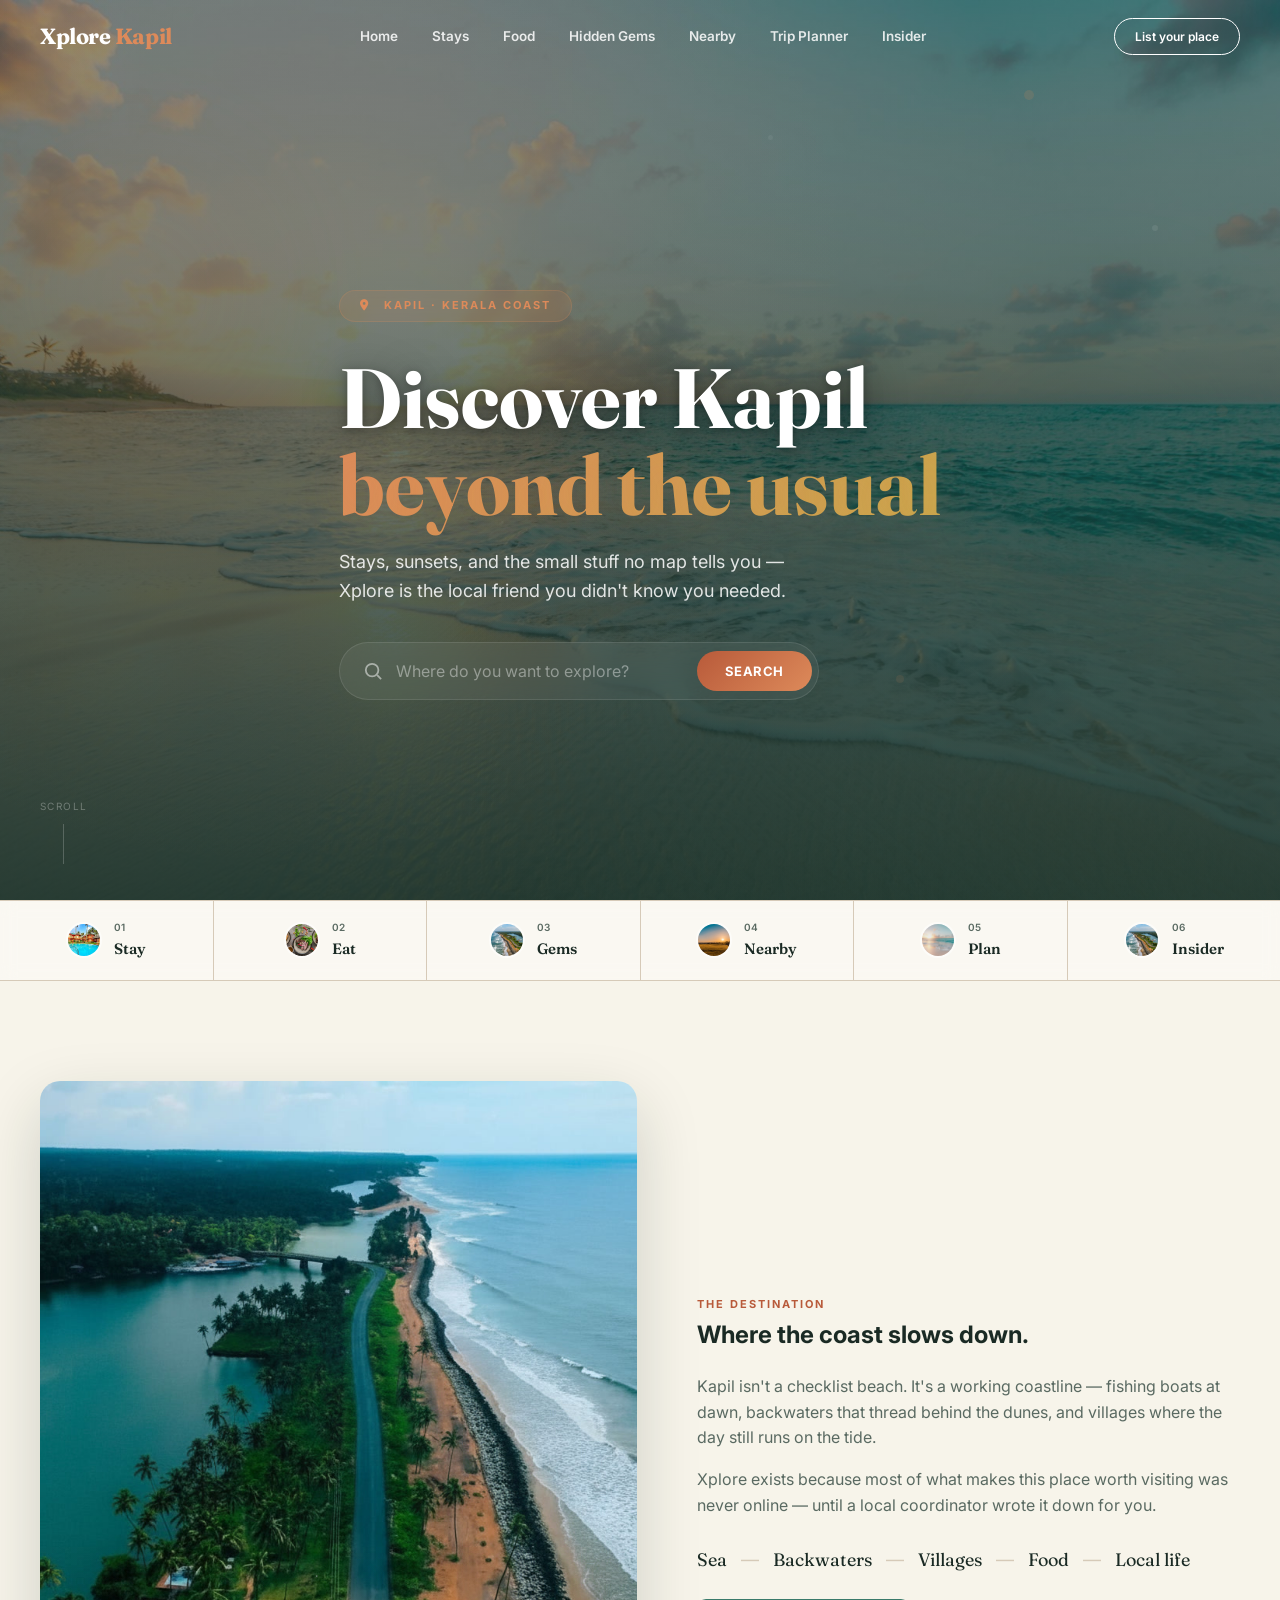
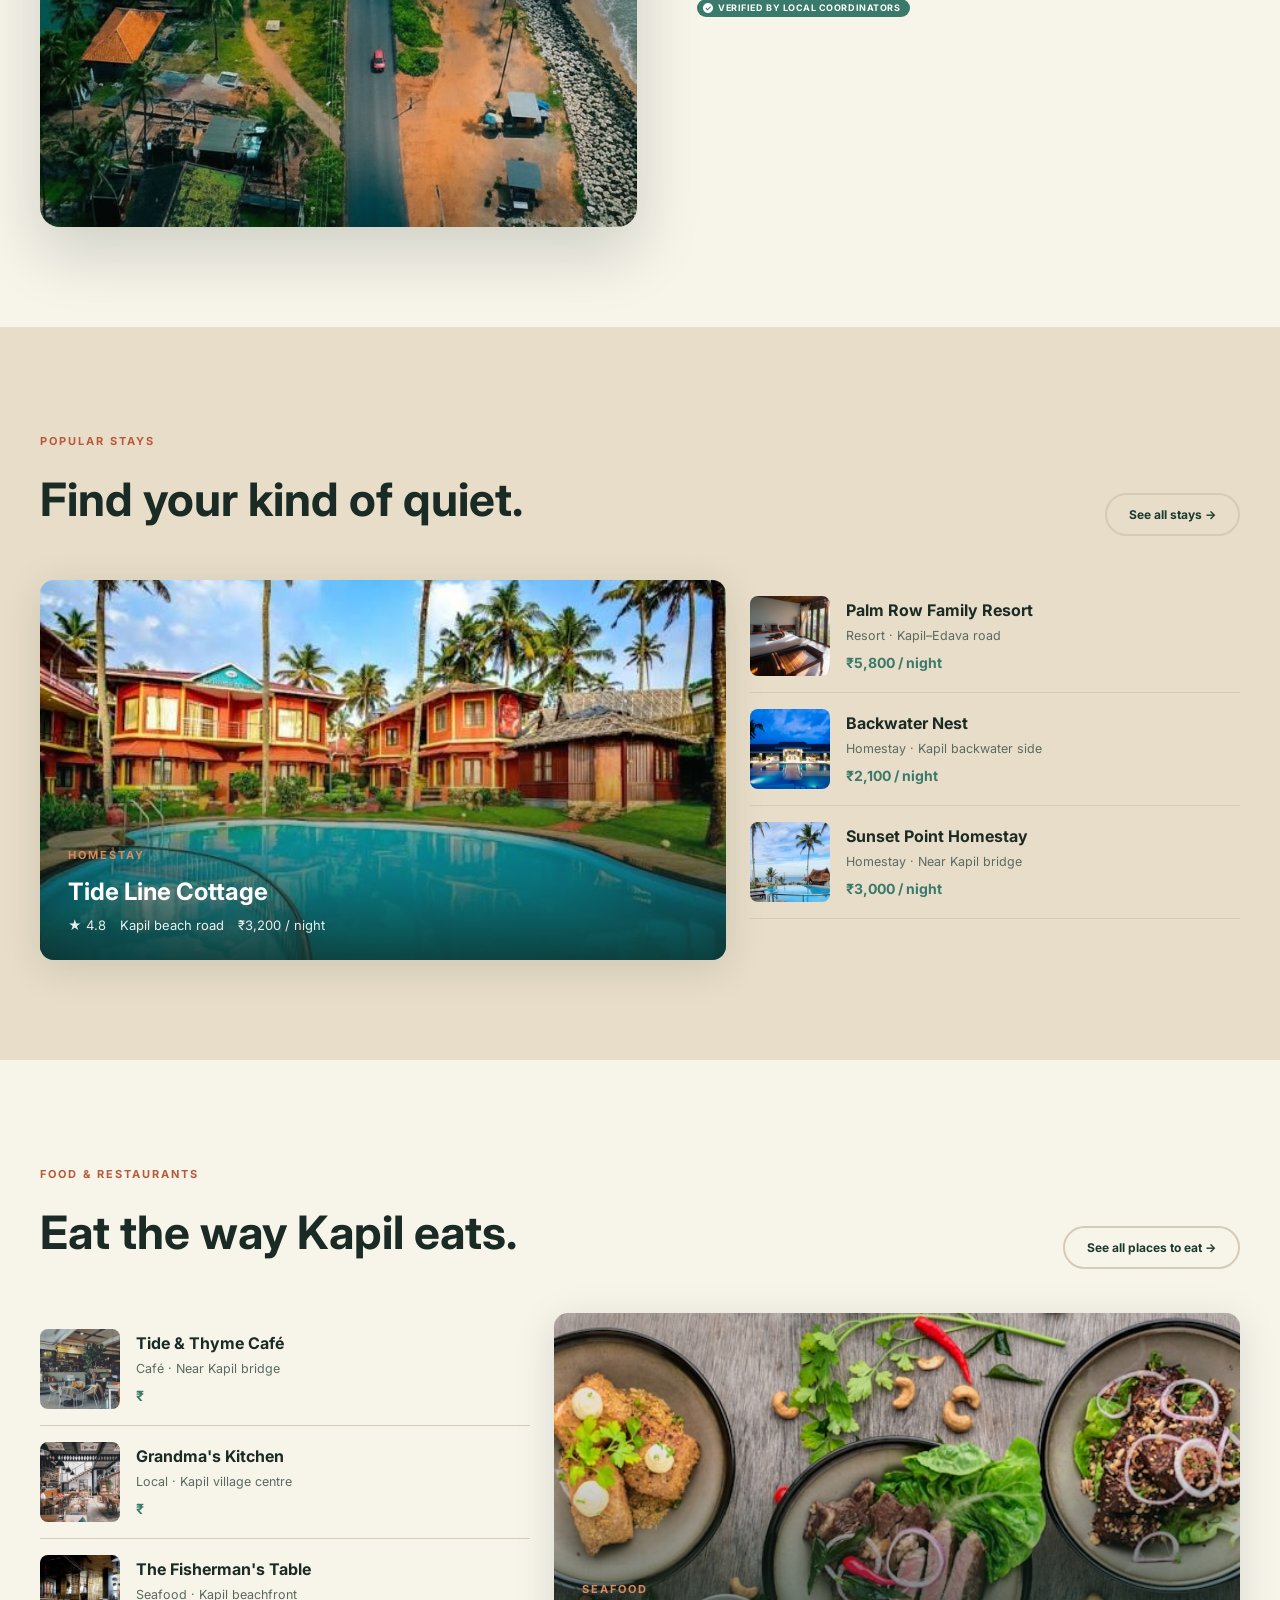
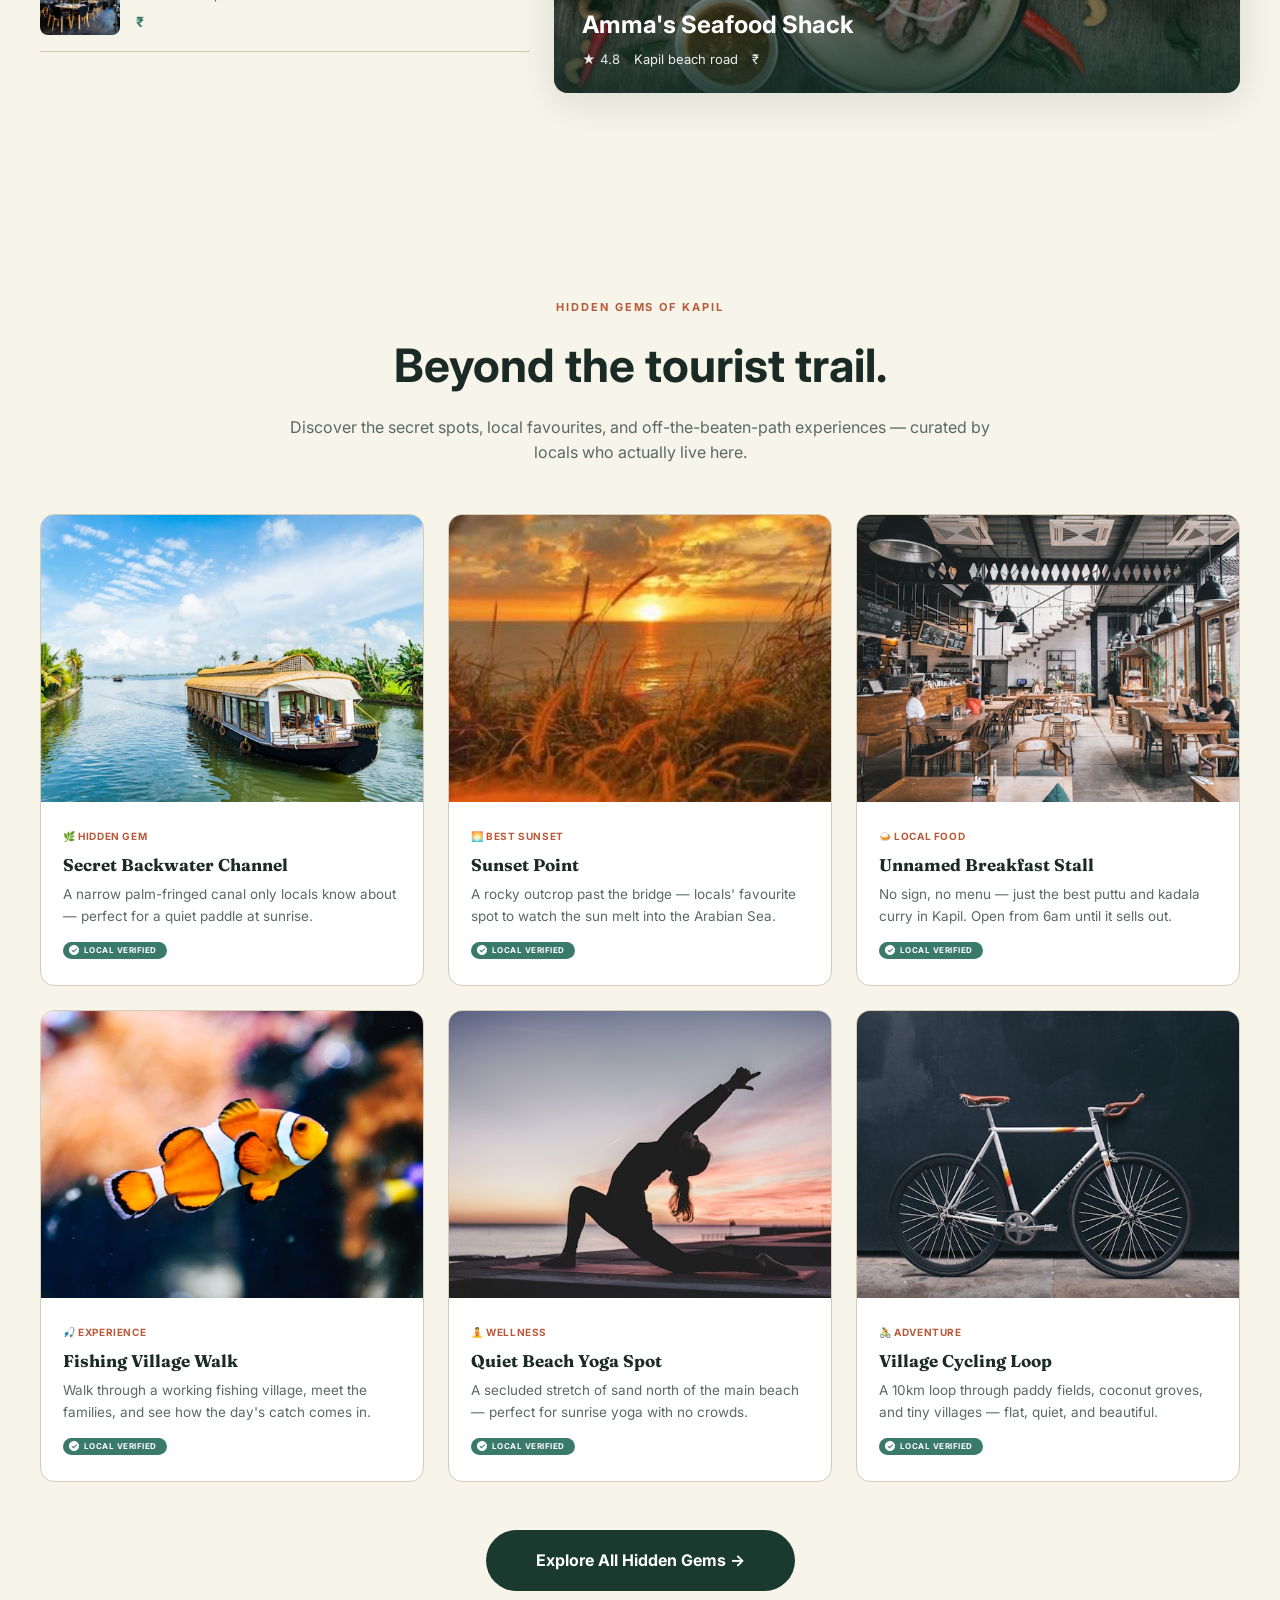
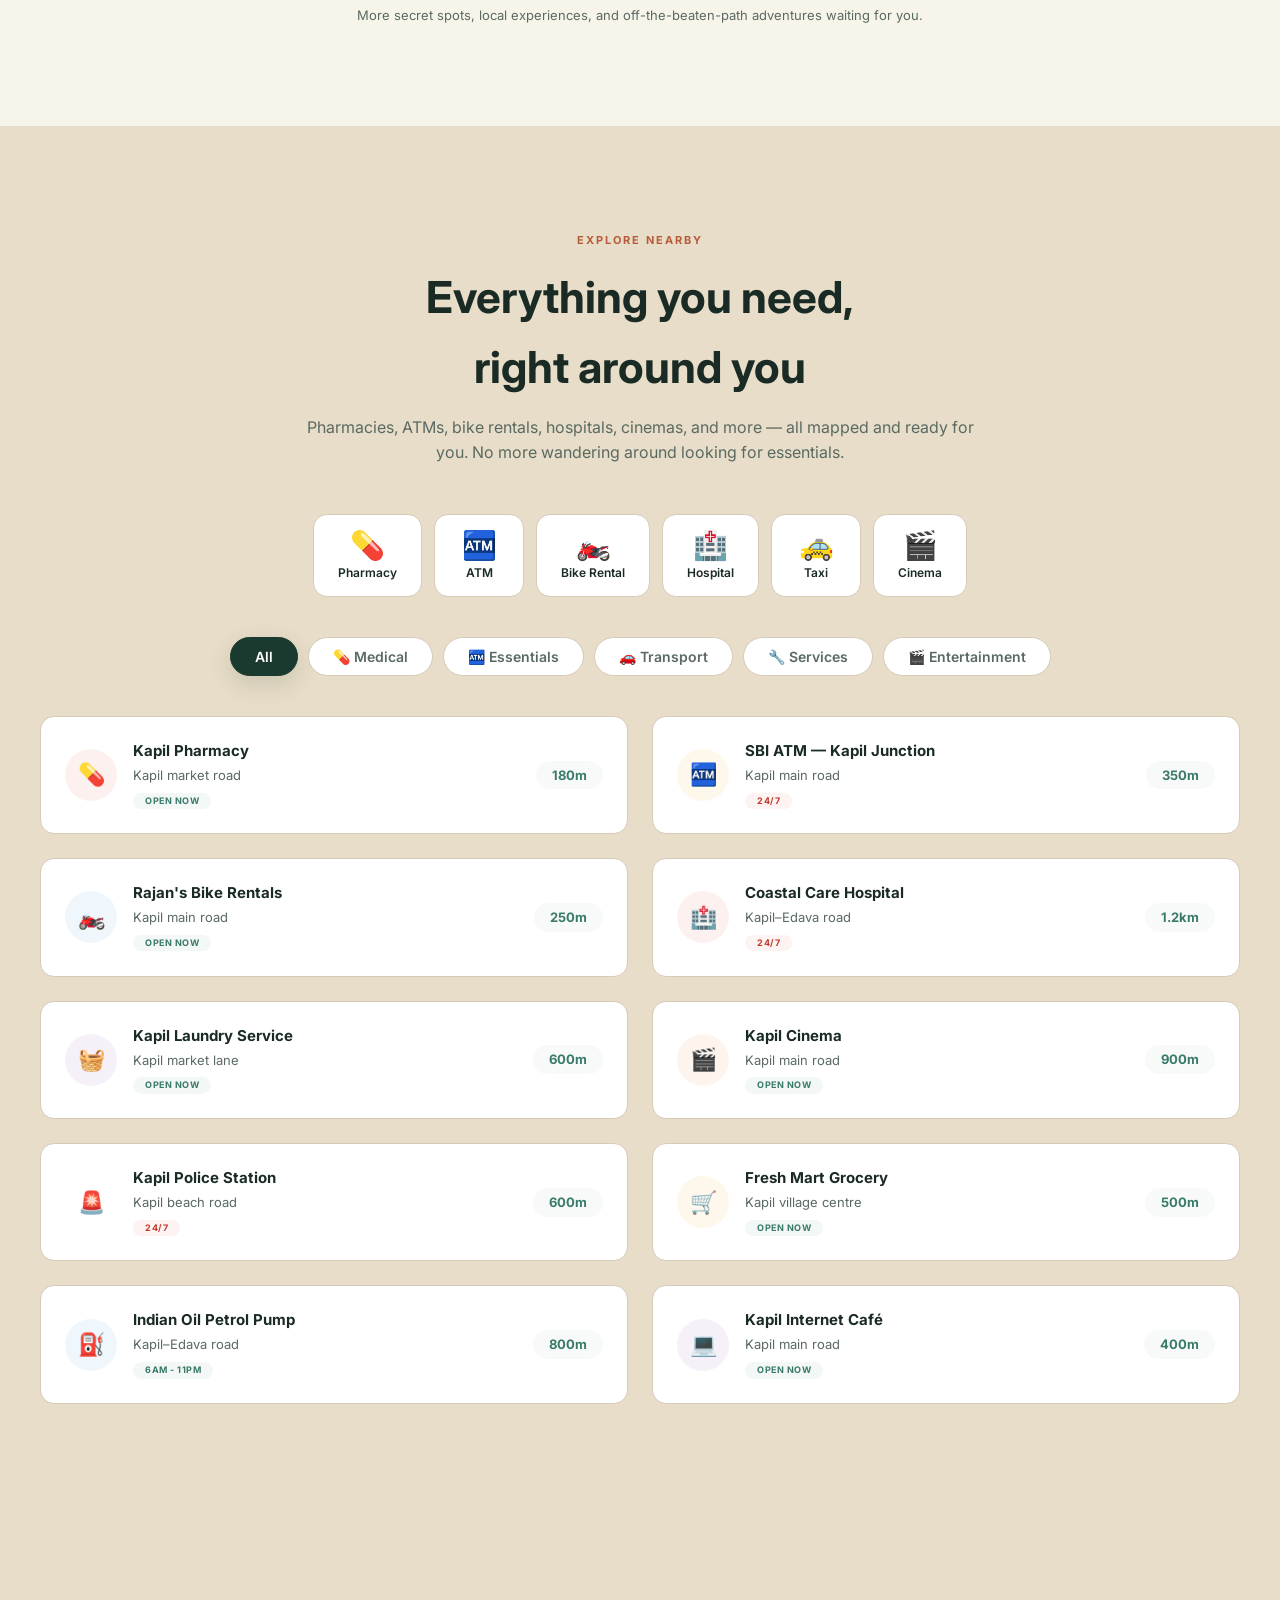
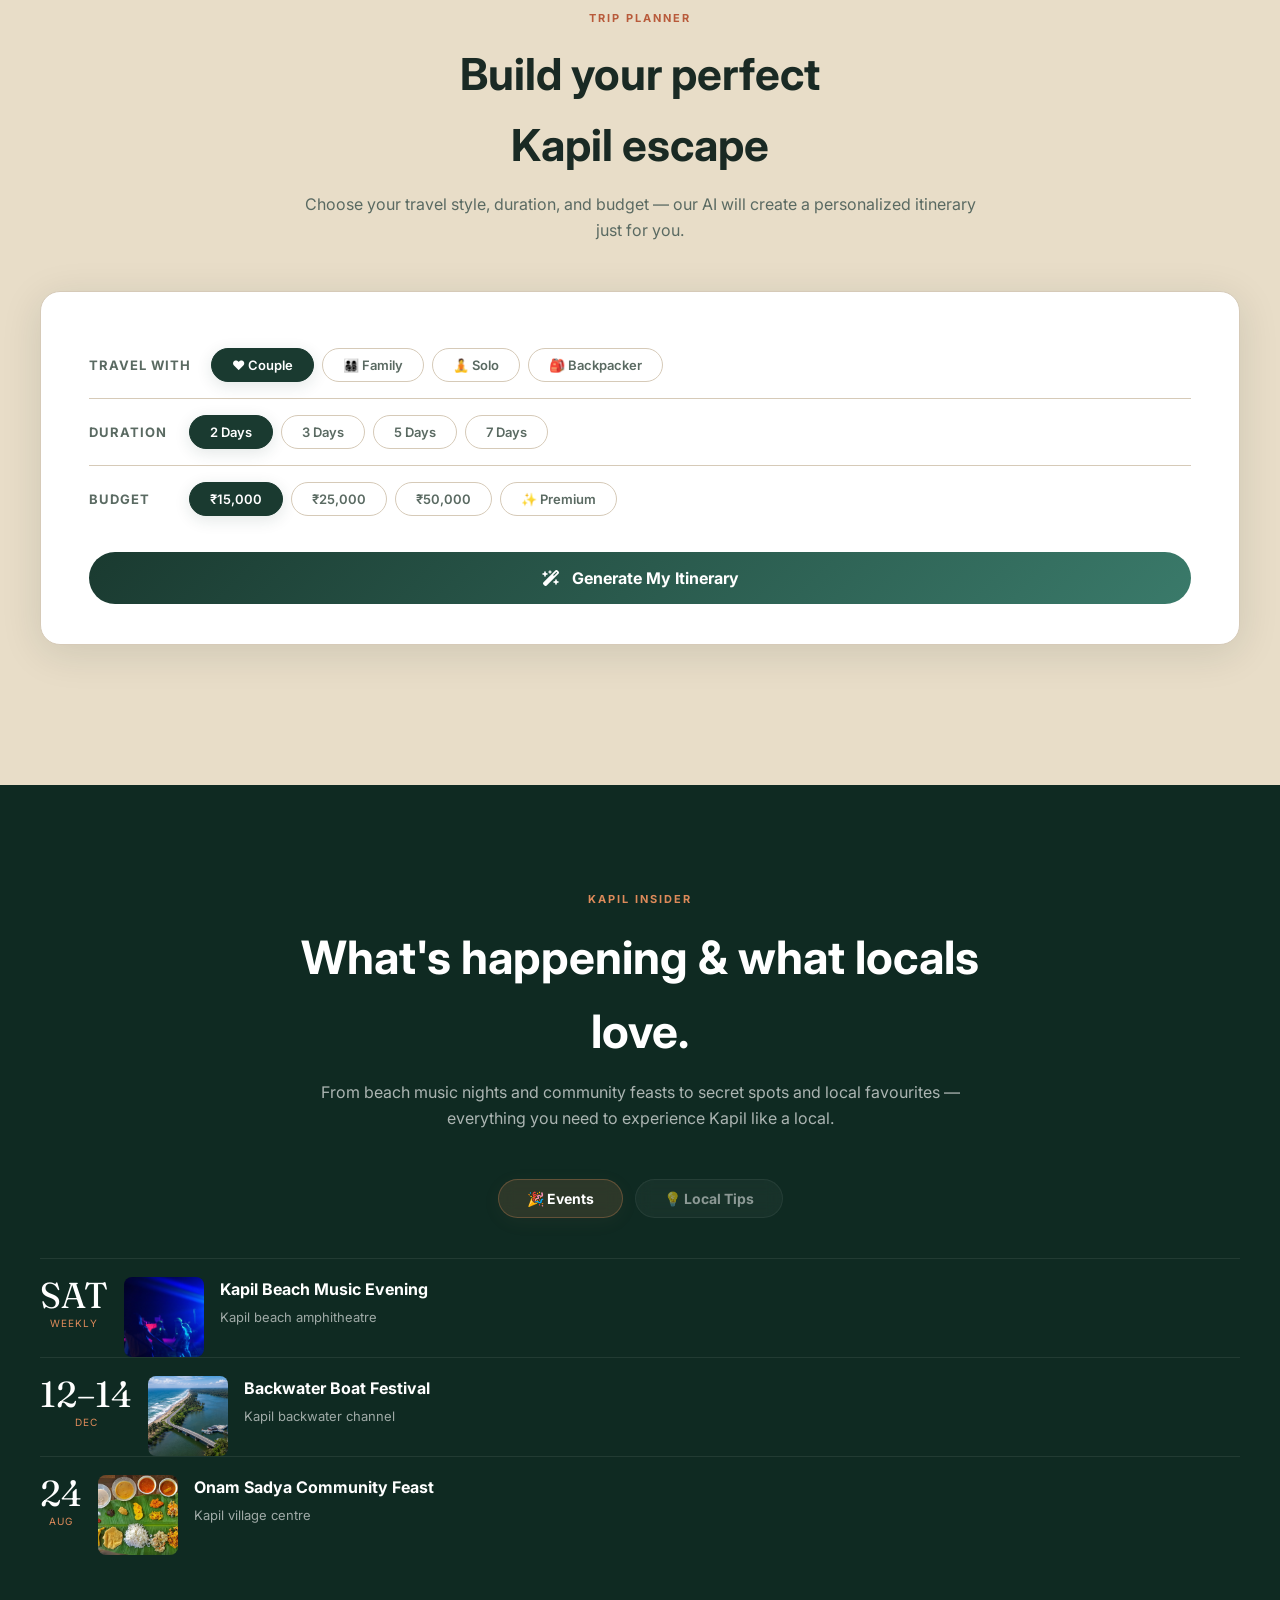
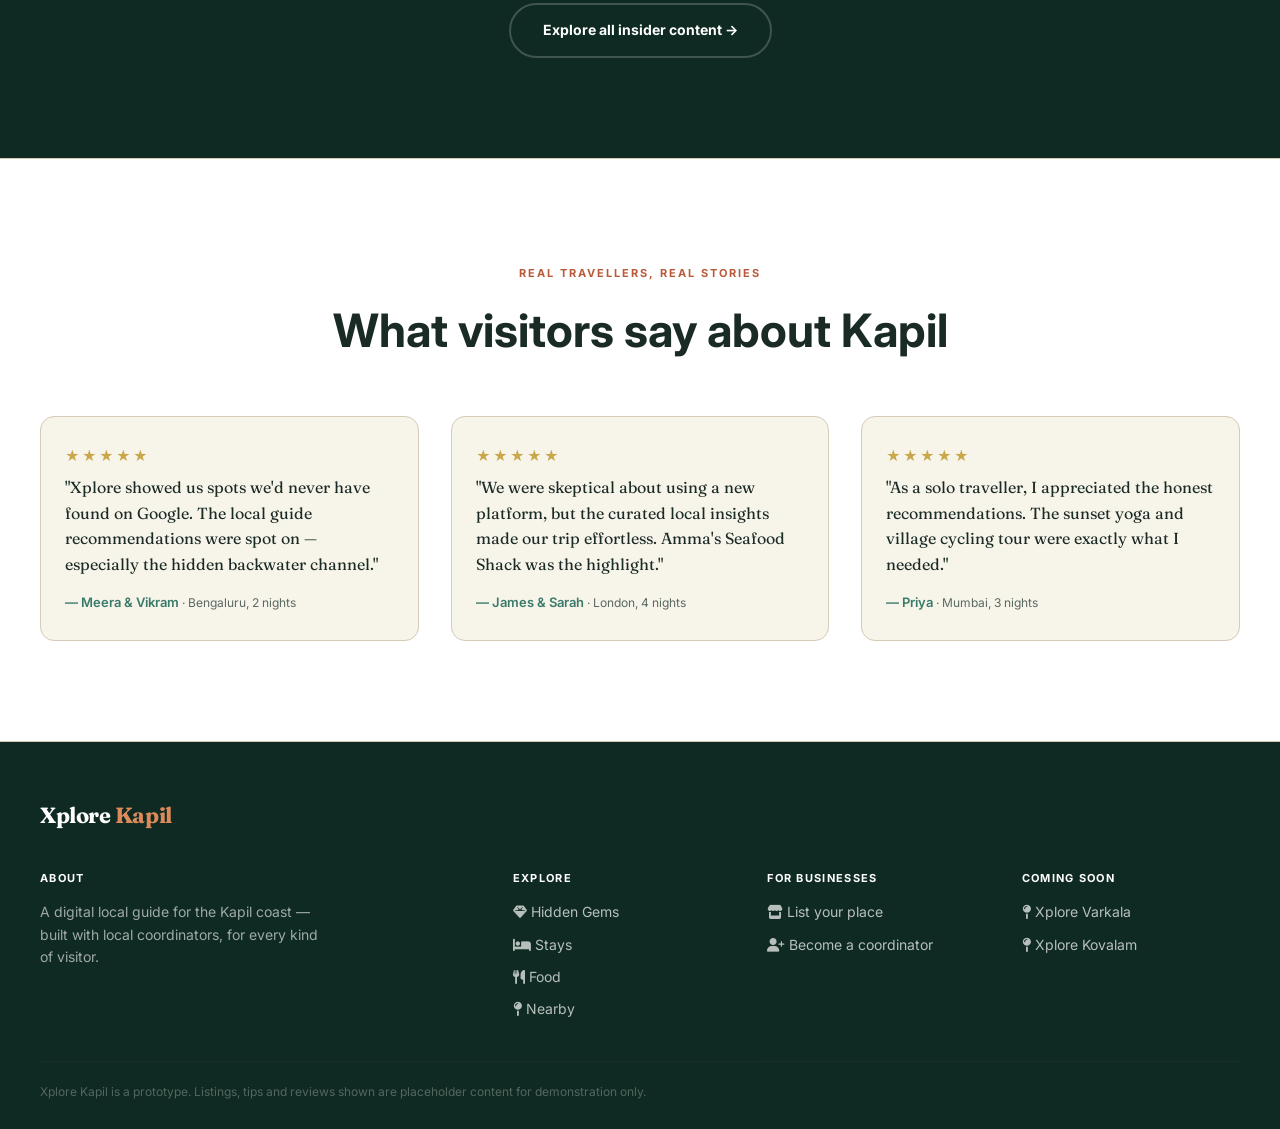
==== commit 7ddf31fd: "trip planner and neaby UI changes" ====
--- a/backup.html
+++ b/backup.html
@@ -1779,9 +1779,8 @@
 <!-- ===== HERO ===== -->
 <section class="hero" id="home">
   <div class="hero-media">
-    <video autoplay muted loop playsinline>
-      <source src="assets/videos/waves1.mp4" type="video/mp4" />
-      <img src="assets/images/hero/hero-bg.png" alt="Kapil coastline at golden hour">
+    <video autoplay muted loop playsinline preload="metadata" poster="assets/images/hero/hero-bg.png">
+      <source src="assets/videos/Waves.mp4" type="video/mp4" />
     </video>
   </div>
   <div class="hero-orbs"><div class="orb"></div><div class="orb"></div><div class="orb"></div></div>
@@ -2141,33 +2140,32 @@
     </div>
 
     <!-- Generated Itinerary -->
-    <div class="itinerary generated" id="generatedItinerary" style="display:none;">
-      <div class="itinerary-header">
-        <span class="itinerary-badge">🧠 AI Generated</span>
-        <h3 id="itineraryTitle">Your Kapil Escape</h3>
-        <p id="itinerarySubtitle">Personalized for you</p>
-      </div>
-
-      <div class="itinerary-days" id="itineraryDays">
-        <!-- Generated by JavaScript -->
-      </div>
-
-      <div class="itinerary-footer">
-        <button class="btn btn-outline" id="regenerateBtn" style="border-color:var(--line);">
-          <i class="fas fa-rotate"></i> Regenerate
-        </button>
-        <button class="btn btn-primary">
-          <i class="fas fa-download"></i> Save Itinerary
-        </button>
-      </div>
-    </div>
-
-    <div class="section-foot reveal" style="text-align:center; margin-top:48px;">
-      <a href="#" class="btn btn-outline" style="padding:16px 48px; font-size:15px; border-radius:60px;">
-        <i class="fas fa-pen-to-square"></i> Build Your Own Trip
-      </a>
-    </div>
+<div class="itinerary generated" id="generatedItinerary" style="display:none;">
+  <div class="itinerary-header">
+    <span class="itinerary-badge">🧠 AI Generated</span>
+    <h3 id="itineraryTitle">Your Kapil Escape</h3>
+    <p id="itinerarySubtitle">Personalized for you</p>
   </div>
+
+  <div class="itinerary-days" id="itineraryDays">
+    <!-- Generated by JavaScript -->
+  </div>
+
+  <div class="itinerary-footer">
+    <button class="btn btn-outline" id="regenerateBtn" style="border-color:var(--line);">
+      <i class="fas fa-rotate"></i> Regenerate
+    </button>
+    <button class="btn btn-primary" id="saveItineraryBtn">
+      <i class="fas fa-download"></i> Save Itinerary
+    </button>
+  </div>
+
+  <div class="itinerary-clear">
+    <button class="clear-btn" id="clearItineraryBtn">
+      <i class="fas fa-times-circle"></i> Clear Results
+    </button>
+  </div>
+</div>
 </section>
 
 <!-- ============================================================
@@ -2196,7 +2194,7 @@
     </div>
 
     <div class="section-foot reveal" style="text-align:center; margin-top:48px;">
-      <a href="#" class="btn btn-outline" style="border-color:rgba(255,255,255,0.2); color:var(--white);">
+      <a href="/insider.html" class="btn btn-outline" style="border-color:rgba(255,255,255,0.2); color:var(--white);">
         Explore all insider content →
       </a>
     </div>
@@ -2269,6 +2267,7 @@
 <script src="js/main.js"></script>
 
 <script>
+
 // ============================================================
 // NEARBY DATA & FILTER
 // ============================================================
@@ -2347,7 +2346,7 @@
 })();
 
 // ============================================================
-// AI TRIP PLANNER — DEMO
+// AI TRIP PLANNER — DEMO (WITH CLEAR FUNCTIONALITY)
 // ============================================================
 (function() {
   const generateBtn = document.getElementById('generateBtn');
@@ -2358,6 +2357,8 @@
   const itinerarySubtitle = document.getElementById('itinerarySubtitle');
   const itineraryDays = document.getElementById('itineraryDays');
   const regenerateBtn = document.getElementById('regenerateBtn');
+  const clearBtn = document.getElementById('clearItineraryBtn');
+  const saveBtn = document.getElementById('saveItineraryBtn');
   const aiStatus = document.getElementById('aiStatus');
 
   const itineraries = {
@@ -2556,13 +2557,71 @@
     }, 300);
   }
 
+  // ============================================================
+  // CLEAR RESULTS FUNCTION
+  // ============================================================
+  function clearItinerary() {
+    // Hide the generated itinerary
+    generatedItinerary.style.display = 'none';
+    
+    // Hide loading animation if visible
+    aiLoading.style.display = 'none';
+    
+    // Reset progress bar
+    progressBar.style.width = '0%';
+    
+    // Reset status text
+    aiStatus.textContent = 'Analyzing your preferences...';
+    
+    // Enable generate button if disabled
+    generateBtn.disabled = false;
+    generateBtn.innerHTML = '<i class="fas fa-wand-magic-sparkles"></i> Generate My Itinerary';
+    
+    // Clear the itinerary days content
+    itineraryDays.innerHTML = '';
+    
+    // Reset title and subtitle
+    itineraryTitle.textContent = 'Your Kapil Escape';
+    itinerarySubtitle.textContent = 'Personalized for you';
+    
+    // Remove any active states from trip options (optional)
+    // Keep them as they are so user doesn't need to re-select
+    
+    // Scroll to the top of the section
+    document.getElementById('planner-section').scrollIntoView({ behavior: 'smooth', block: 'start' });
+  }
+
+  // ============================================================
+  // SAVE ITINERARY FUNCTION (Demo)
+  // ============================================================
+  function saveItinerary() {
+    alert('✅ Itinerary saved successfully!\n(This is a demo — save functionality will be added in production.)');
+  }
+
+  // ============================================================
+  // EVENT LISTENERS
+  // ============================================================
+
+  // Generate button
   generateBtn.addEventListener('click', generateItinerary);
 
+  // Regenerate button
   regenerateBtn.addEventListener('click', function() {
     document.getElementById('planner-section').scrollIntoView({ behavior: 'smooth', block: 'start' });
     setTimeout(generateItinerary, 500);
   });
 
+  // Clear button
+  if (clearBtn) {
+    clearBtn.addEventListener('click', clearItinerary);
+  }
+
+  // Save button
+  if (saveBtn) {
+    saveBtn.addEventListener('click', saveItinerary);
+  }
+
+  // Trip option selection
   document.querySelectorAll('.trip-opt').forEach(opt => {
     opt.addEventListener('click', function() {
       const group = this.closest('.trip-options');
@@ -2572,11 +2631,13 @@
     });
   });
 
+  // Keyboard support
   document.addEventListener('keydown', function(e) {
     if (e.key === 'Enter' && document.activeElement === generateBtn) {
       generateItinerary();
     }
   });
+
 })();
 
 // ============================================================
